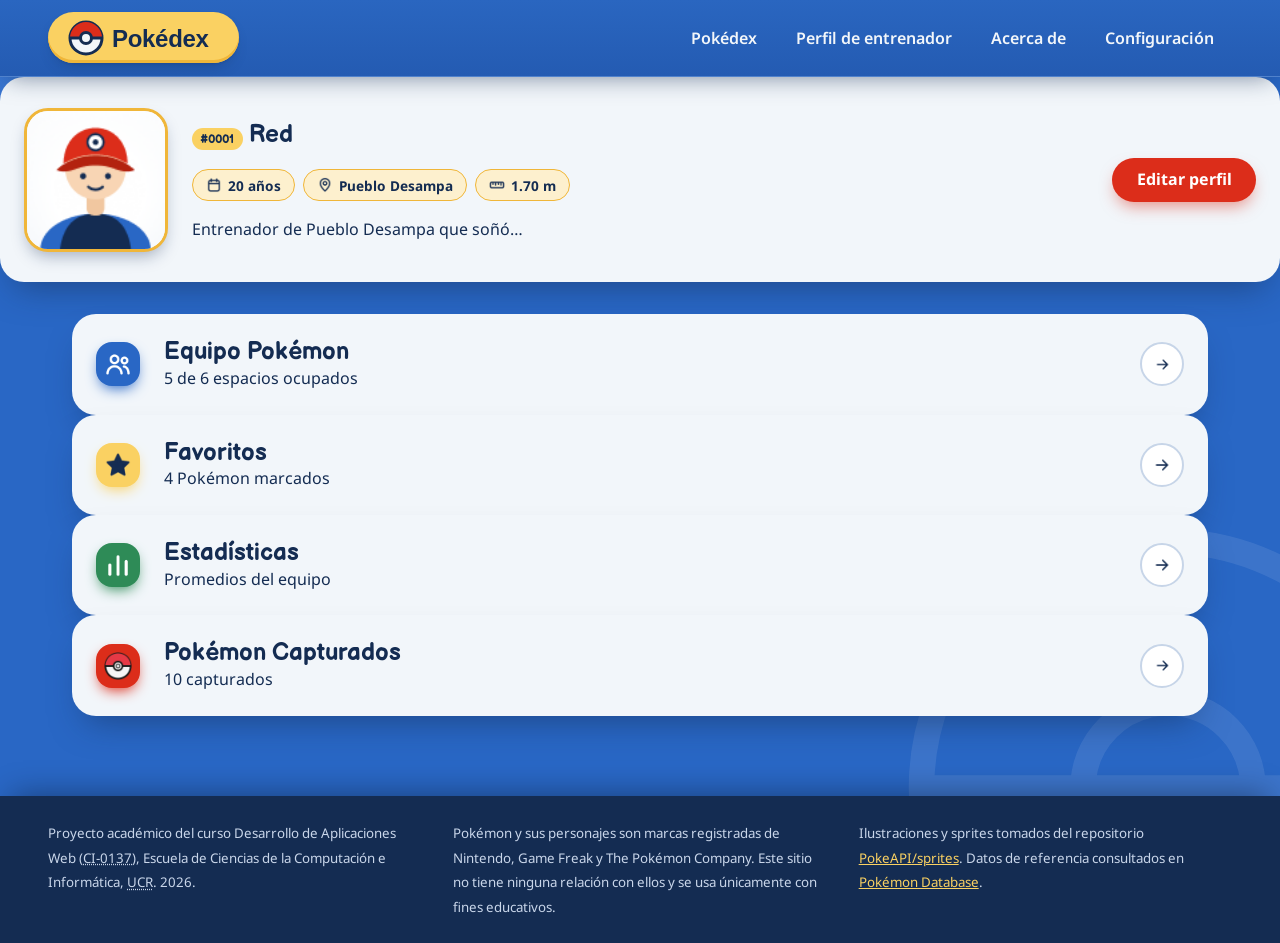
==== perfil.html @ d4c460bf "Eliminar datos duplicados" ====
<!DOCTYPE html>
<html lang="es">
<head>
  <meta charset="UTF-8">
  <meta name="viewport" content="width=device-width, initial-scale=1">
  <title>Pokédex - Lista de Pokémon</title>

  <link rel="icon" type="image/svg+xml" href="assets/pokeball.svg">
  <link rel="icon" type="image/png" href="assets/pokeball.png">
  <!-- favicon.ico vive en la raiz: el navegador lo pide solo, sin <link> -->

  <!-- Link de conexion con fonts (Balsamiq Sans y Noto Sans) -->
  <link rel="preconnect" href="https://fonts.googleapis.com">
  <link rel="preconnect" href="https://fonts.gstatic.com" crossorigin>
  <link rel="stylesheet" href="https://fonts.googleapis.com/css2?family=Balsamiq+Sans:ital,wght@0,400;0,700;1,400;1,700&family=Noto+Sans:ital,wght@0,100..900;1,100..900&display=swap">

  <!-- Hoja de estilos del sitio. Mismo elemento <link> que el favicon;
  lo que cambia es rel, que dice qué relación tiene el archivo con el documento. -->
  <link rel="stylesheet" href="tokens.css">
  <link rel="stylesheet" href="styles.css">
</head>

<body>
    <header>
        <p>
        <a class="logo" href="./">
            <img src="assets/logo-pokedex.svg" alt="Pokédex" width="156" height="40">
        </a>
        </p>

        <nav>
        <ul>
            <li><a href="index.html" accesskey="p">Pokédex</a></li>
            <li><a href="perfil.html">Perfil de entrenador</a></li>
            <li><a href="acerca-de.html">Acerca de</a></li>
            <li><a href="configuracion.html">Configuración</a></li>
        </ul>
        </nav>
    </header>

   <section class="perfil">
    <img class="perfil__avatar" src="assets/imagen-trainer.png"
        alt="Foto de perfil del entrenador" width="144" height="144">

    <div class="perfil__info">
        <h2>
        <span class="perfil__insignia">#0001</span> Red
        </h2>

        <ul class="perfil__datos">
        <li class="dato dato--edad"><span class="solo-lectores">Edad:</span> 20 años</li>
        <li class="dato dato--lugar"><span class="solo-lectores">Ciudad:</span> Pueblo Desampa</li>
        <li class="dato dato--estatura"><span class="solo-lectores">Estatura:</span> 1.70 m</li>
        </ul>

        <p>Entrenador de Pueblo Desampa que soñó…</p>
    </div>

    <button type="button" class="boton boton--rojo"
            command="show-modal" commandfor="editar-perfil">
        Editar perfil
    </button>
    </section>  
    <main> 
        <!-- Detalles del perfil-->
        <section>
            <!-- Para actualizar el perfil-->
            <dialog id="editar-perfil">
            <form method="dialog">
                <h2>Editar perfil</h2>

                <h3>Datos personales</h3>

                <p>
                    <label for="nombre">Nombre:</label>
                    <input type="text" id="nombre-entrenador" name="nombre">
                </p>

                <p>
                    <label for="edad">Edad:</label>
                    <input type="number" id="edad" name="edad">
                </p>

                <p>
                    <label for="ciudad">Ciudad:</label>
                    <input type="text" id="ciudad" name="ciudad">
                </p>

                <p>
                    <label for="estatura">Estatura (cm):</label>
                    <input type="number" id="estatura" name="estatura">
                </p>

                <p>
                    <label for="biografia">Biografía:</label>
                    <input id="biografia" name="biografia">
                </p>

                <p>
                    <button type="button" command="close" commandfor="editar-perfil">Cancelar</button>
                    <button type="button" command="close" commandfor="editar-perfil">Guardar</button>
                </p>
            </form>
            </dialog>
        </section>


    <!-- EQUIPO POKÉMON -->
    <article class="tarjeta-seccion tarjeta-seccion--equipo">
        <span class="tarjeta-seccion__icono"></span>

        <div class="tarjeta-seccion__texto">
            <h2 class="tarjeta-seccion__titulo">Equipo Pokémon</h2>
            <p class="tarjeta-seccion__subtitulo">5 de 6 espacios ocupados</p>
        </div>

        <button type="button" class="boton boton--claro boton--circulo boton--flecha"
                command="show-modal" commandfor="ver-equipo">
            <span class="solo-lectores">Ver equipo Pokémon</span>
        </button>

        <dialog id="ver-equipo">
        <h3>Team Pokémon</h3>
        <p>5 de 6 espacios ocupados</p>
        
        <ul>
            <li>
                <section>
                    <img class="pokemon-card__image" src="assets/bulbasaur.png" alt="Bulbasaur" width="96" height="96">
                    <p>#001</p>
                    <p>Bulbasaur</p>
                    <p><button type="button" command="show-modal" >Quitar</button></p>
            
                </section>
            </li>
            <li>
                <section>
                    <img class="pokemon-card__image" src="assets/ivysaur.png" alt="Ivysaur" width="96" height="96">
                    <p>#002</p>
                    <p>Ivysaur</p>
                    <p><button type="button" command="show-modal" >Quitar</button></p>
            
                </section>
            </li>
            <li>
                <section>
                    <img class="pokemon-card__image" src="assets/venusaur.png" alt="Venusaur" width="96" height="96">
                    <p>#003</p>
                    <p>Venusaur</p>
                    <p><button type="button" command="show-modal" >Quitar</button></p>
            
                </section>
            </li>
            <li>
                <section>
                    <img class="pokemon-card__image" src="assets/charmander.png" alt="Charmander" width="96" height="96">
                    <p>#004</p>
                    <p>Charmander</p>
                    <p><button type="button" command="show-modal" >Quitar</button></p>
                </section>
            </li>
            <li>
                <section>
                    <img class="pokemon-card__image" src="assets/charmeleon.png" alt="Charmaleon" width="96" height="96">
                    <p>#005</p>
                    <p>Charmeleon</p>
                    <p><button type="button" command="show-modal" >Quitar</button></p>
                </section>
            </li>
            <li>
                <section>
                    <p>Espacio libre</p>
                </section>
            </li>
        </ul>
        
        
        <button type="button" command="close" commandfor="ver-equipo">Cerrar</button>
        <button type="button" command="close" commandfor="ver-equipo">Agregar desde capturados</button>
    </dialog>
    </article>
    

    <!-- FAVORITOS JAFFET -->
    <article class="tarjeta-seccion tarjeta-seccion--favoritos">
        <span class="tarjeta-seccion__icono"></span>

        <div class="tarjeta-seccion__texto">
            <h2 class="tarjeta-seccion__titulo">Favoritos</h2>
            <p class="tarjeta-seccion__subtitulo">4 Pokémon marcados</p>
        </div>

        <button type="button" class="boton boton--claro boton--circulo boton--flecha"
                command="show-modal" commandfor="dialogoFav">
            <span class="solo-lectores">Ver favoritos</span>
        </button>

        <dialog id="dialogoFav" class="modal">
            <div class="modal__encabezado">
            <span class="tarjeta-seccion__icono"></span>
            <h2 class="modal__titulo">Favoritos</h2>
            <button type="button" class="boton boton--claro boton--circulo boton--cerrar"
                    command="close" commandfor="dialogoFav">
                <span class="solo-lectores">Cerrar</span>
            </button>
        </div>

            <div class="modal__contenido">
            <p>4 Pokémon marcados como favoritos</p>

            <ul class="modal__lista">
                <li class="modal__fila">
                    <span class="modal__estrella"></span>
                    <img src="assets/bulbasaur.png" alt="" width="64" height="64">
                    <p class="modal__texto">#001 Bulbasaur</p>
                    <button type="button" class="boton boton--claro boton--chico">Ver detalle</button>
                    <button type="button" class="boton boton--borde-rojo boton--chico">Quitar favorito</button>
                </li>

                <li class="modal__fila">
                    <span class="modal__estrella"></span>
                    <img src="assets/ivysaur.png" alt="" width="64" height="64">
                    <p class="modal__texto">#002 Ivysaur</p>
                <button type="button" class="boton boton--claro boton--chico">Ver detalle</button>
                <button type="button" class="boton boton--borde-rojo boton--chico">Quitar favorito</button>
                </li>

                <li class="modal__fila">
                    <span class="modal__estrella"></span>
                    <img src="assets/charizard.png" alt="" width="64" height="64">
                    <p class="modal__texto">#006 Charizard</p>
                    <button type="button" class="boton boton--claro boton--chico">Ver detalle</button>
                    <button type="button" class="boton boton--borde-rojo boton--chico">Quitar favorito</button>
                </li>

                <li class="modal__fila">
                    <span class="modal__estrella"></span>
                    <img src="assets/squirtle.png" alt="" width="64" height="64">
                    <p class="modal__texto">#007 Squirtle</p>
                    <button type="button" class="boton boton--claro boton--chico">Ver detalle</button>
                    <button type="button" class="boton boton--borde-rojo boton--chico">Quitar favorito</button>
                </li>
            </ul>
            </div>

            <div class="modal__pie">
            <button type="button" class="boton boton--primario">Agregar desde capturados</button>
            <button type="button" class="boton boton--claro"    
                    command="close" commandfor="dialogoFav">Cerrar</button>
            </div>
        </dialog>
    </article>

    <!-- ESTADÍSTICAS (SEBAS) -->
    <article class="tarjeta-seccion tarjeta-seccion--estadisticas">
        <span class="tarjeta-seccion__icono"></span>

        <div class="tarjeta-seccion__texto">
            <h2 class="tarjeta-seccion__titulo">Estadísticas</h2>
            <p class="tarjeta-seccion__subtitulo">Promedios del equipo</p>
        </div>

        <button type="button" class="boton boton--claro boton--circulo boton--flecha"
                command="show-modal" commandfor="dialogoEstadisticas">
            <span class="solo-lectores">Ver estadísticas</span>
        </button>

        <dialog id="dialogoEstadisticas" aria-labelledby="tituloEstadisticas">
            <h2 id="tituloEstadisticas">Estadísticas</h2>

            <table>
                <caption>Comparativa de  los Pokémon de tu equipo</caption>
                <thead>
                    <tr>
                        <th scope="col">Pokémon</th>
                        <th scope="col">PS</th>
                        <th scope="col">ATQ</th>
                        <th scope="col">DEF</th>
                        <th scope="col">AT.ESP</th>
                        <th scope="col">DEF.ESP</th>
                        <th scope="col">VEL</th>
                        <th scope="col">Total</th>
                    </tr>
                </thead>
                <tbody>
                    <tr>
                        <th scope="row">
                            <img src="assets/bulbasaur.png" alt="Imagen de Bulbasaur" width="32" height="32">
                            Bulbasaur
                        </th>
                        <td>45</td>
                        <td>49</td>
                        <td>49</td>
                        <td>65</td>
                        <td>65</td>
                        <td>45</td>
                        <td>318</td>
                    </tr>
                    <tr>
                        <th scope="row">
                            <img src="assets/ivysaur.png" alt="Imagen de Ivysaur" width="32" height="32">
                            Ivysaur
                        </th>
                        <td>60</td>
                        <td>62</td>
                        <td>63</td>
                        <td>80</td>
                        <td>80</td>
                        <td>60</td>
                        <td>405</td>
                    </tr>
                    <tr>
                        <th scope="row">
                            <img src="assets/venusaur.png" alt="Imagen de Venusaur" width="32" height="32">
                            Venusaur
                        </th>
                        <td>80</td>
                        <td>82</td>
                        <td>83</td>
                        <td>100</td>
                        <td>100</td>
                        <td>80</td>
                        <td>525</td>
                    </tr>
                    <tr>
                        <th scope="row">
                            <img src="assets/charmander.png" alt="Imagen de Charmander" width="32" height="32">
                            Charmander
                        </th>
                        <td>39</td>
                        <td>52</td>
                        <td>43</td>
                        <td>60</td>
                        <td>50</td>
                        <td>65</td>
                        <td>309</td>
                    </tr>
                    <tr>
                        <th scope="row">
                            <img src="assets/charmeleon.png" alt="Imagen de Charmeleon" width="32" height="32">
                            Charmeleon
                        </th>
                        <td>58</td>
                        <td>64</td>
                        <td>58</td>
                        <td>80</td>
                        <td>65</td>
                        <td>80</td>
                        <td>405</td>
                    </tr>
                </tbody>
                <tfoot>
                    <tr>
                        <th scope="row">Promedio del equipo</th>
                        <td>56.4</td>
                        <td>61.8</td>
                        <td>59.2</td>
                        <td>77</td>
                        <td>72</td>
                        <td>66</td>
                        <td>392.4</td>
                    </tr>
                </tfoot>
            </table>

            <p>Valores base tomados de la Pokédex - la fila de totales resume el equipo completo.</p>

            <button type="button" command="close" commandfor="dialogoEstadisticas">
                Cerrar
            </button>
        </dialog>
    </article>
    
    <!-- CAPTURADOS (FELI) -->
    <article class="tarjeta-seccion tarjeta-seccion--capturados">
        <span class="tarjeta-seccion__icono"></span>

        <div class="tarjeta-seccion__texto">
            <h2 class="tarjeta-seccion__titulo">Pokémon Capturados</h2>
            <p class="tarjeta-seccion__subtitulo">10 capturados</p>
        </div>

        <button type="button" class="boton boton--claro boton--circulo boton--flecha"
                command="show-modal" commandfor="ver-capturados">
            <span class="solo-lectores">Ver Pokémon capturados</span>
        </button>

	<dialog id="ver-capturados">
		<h2>Pokémones capturados</h2>
		<hr>
		<p>Seleccioná los que querés en tu equipo o marcalos como favoritos</p>
		<search>
			<form class="buscador" action="./" method="get">
				<fieldset>
					<legend>Criterios de búsqueda</legend>
					<label for="nombre">Nombre</label>
					<input type="search" id="nombre" name="nombre" placeholder="Busca por nombre">

					<label for="tipo">Tipo</label>
					<select id="tipo" name="tipo">
						<option value="">Todos los tipos</option>
						<option value="planta">Planta</option>
						<option value="fuego">Fuego</option>
						<option value="agua">Agua</option>
						<option value="electrico">Eléctrico</option>
						<option value="veneno">Veneno</option>
						<option value="volador">Volador</option>
					</select>

					<button type="submit">Buscar</button>
				</fieldset>
			</form>
		</search>
		<section id="lista-pokemon">
		<ul class="pokemon-list">
            <li>
                <img class="pokemon-card__image" src="assets/bulbasaur.png" alt="Bulbasaur" width="96" height="96">
                <span class="pokemon-card__number">#001</span>
                <span class="pokemon-card__name">Bulbasaur</span>
                <input type="checkbox" id="seleccionar-001" value="seleccionado">
                <label for="seleccionar-001">Seleccionar</label>
                <input type="checkbox" id="favorito-001" value="favorito" checked disabled />
                <label for="favorito-001">Favorito</label>
            </li>

            <li class="pokemon-card">
                <img class="pokemon-card__image" src="assets/ivysaur.png" alt="Ivysaur" width="96" height="96">
                <span class="pokemon-card__number">#002</span>
                <span class="pokemon-card__name">Ivysaur</span>
                <input type="checkbox" id="seleccionar-002" value="seleccionado">
                <label for="seleccionar-002">Seleccionar</label>
                <input type="checkbox" id="favorito-002" value="favorito" disabled />
                <label for="favorito-002">Favorito</label>
            </li>

            <li class="pokemon-card">
                <img class="pokemon-card__image" src="assets/venusaur.png" alt="Venusaur" width="96" height="96">
                <span class="pokemon-card__number">#003</span>
                <span class="pokemon-card__name">Venusaur</span>
                <input type="checkbox" id="seleccionar-003" value="seleccionado">
                <label for="seleccionar-003">Seleccionar</label>
                <input type="checkbox" id="favorito-003" value="favorito" disabled />
                <label for="favorito-003">Favorito</label>
            </li>

            <li class="pokemon-card">
                <img class="pokemon-card__image" src="assets/charmander.png" alt="Charmander" width="96" height="96">
                <span class="pokemon-card__number">#004</span>
                <span class="pokemon-card__name">Charmander</span>
                <input type="checkbox" id="seleccionar-004" value="seleccionado">
                <label for="seleccionar-004">Seleccionar</label>
                <input type="checkbox" id="favorito-004" value="favorito" disabled />
                <label for="favorito-004">Favorito</label>
            </li>

            <li class="pokemon-card">
                <img class="pokemon-card__image" src="assets/charmeleon.png" alt="Charmeleon" width="96" height="96">
                <span class="pokemon-card__number">#005</span>
                <span class="pokemon-card__name">Charmeleon</span>
                <input type="checkbox" id="seleccionar-005" value="seleccionado">
                <label for="seleccionar-005">Seleccionar</label>
                <input type="checkbox" id="favorito-005" value="favorito" disabled />
                <label for="favorito-005">Favorito</label>
            </li>

            <li class="pokemon-card">
                <img class="pokemon-card__image" src="assets/charizard.png" alt="Charizard" width="96" height="96">
                <span class="pokemon-card__number">#006</span>
                <span class="pokemon-card__name">Charizard</span>
                <input type="checkbox" id="seleccionar-006" value="seleccionado">
                <label for="seleccionar-006">Seleccionar</label>
                <input type="checkbox" id="favorito-006" value="favorito" checked disabled />
                <label for="favorito-006">Favorito</label>
            </li>

            <li class="pokemon-card">
                <img class="pokemon-card__image" src="assets/squirtle.png" alt="Squirtle" width="96" height="96">
                <span class="pokemon-card__number">#007</span>
                <span class="pokemon-card__name">Squirtle</span>
                <input type="checkbox" id="seleccionar-007" value="seleccionado">
                <label for="seleccionar-007">Seleccionar</label>
                <input type="checkbox" id="favorito-007" value="favorito" checked disabled />
                <label for="favorito-007">Favorito</label>
            </li>

            <li class="pokemon-card">
                <img class="pokemon-card__image" src="assets/wartortle.png" alt="Wartortle" width="96" height="96">
                <span class="pokemon-card__number">#008</span>
                <span class="pokemon-card__name">Wartortle</span>
                <input type="checkbox" id="seleccionar-008" value="seleccionado">
                <label for="seleccionar-008">Seleccionar</label>
                <input type="checkbox" id="favorito-008" value="favorito" disabled />
                <label for="favorito-008">Favorito</label>
            </li>

            <li class="pokemon-card">
                <img class="pokemon-card__image" src="assets/blastoise.png" alt="Blastoise" width="96" height="96">
                <span class="pokemon-card__number">#009</span>
                <span class="pokemon-card__name">Blastoise</span>
                <input type="checkbox" id="seleccionar-009" value="seleccionado">
                <label for="seleccionar-009">Seleccionar</label>
                <input type="checkbox" id="favorito-009" value="favorito" disabled />
                <label for="favorito-009">Favorito</label>
            </li>

            <li class="pokemon-card">
                <img class="pokemon-card__image" src="assets/pikachu.png" alt="Pikachu" width="96" height="96">
                <span class="pokemon-card__number">#025</span>
                <span class="pokemon-card__name">Pikachu</span>
                <input type="checkbox" id="seleccionar-010" value="seleccionado">
                <label for="seleccionar-010">Seleccionar</label>
                <input type="checkbox" id="favorito-010" value="favorito" checked disabled />
                <label for="favorito-010">Favorito</label>
            </li>
        </ul>
		<p>Mostrando 10 de 10 capturados</p>
		</section>
		<hr>
		<p>3 de 6 seleccionados</p>
		<button type="button">Marcar favorito</button>
		<button type="button">Agregar al equipo</button>
		<button type="button" command="close" commandfor="ver-capturados">Salir</button>
	</dialog>
    </article>
        
    </main>
    <footer>
    <p><small>Proyecto académico del curso Desarrollo de Aplicaciones Web
        (<abbr title="Curso de Informática 0137">CI-0137</abbr>),
        Escuela de Ciencias de la Computación e Informática,
        <abbr title="Universidad de Costa Rica">UCR</abbr>.
        <time datetime="2026">2026</time>.</small></p>

    <p><small>Pokémon y sus personajes son marcas registradas de Nintendo,
        Game Freak y The Pokémon Company. Este sitio no tiene ninguna relación con
        ellos y se usa únicamente con fines educativos.</small></p>

    <p><small>Ilustraciones y sprites tomados del repositorio
        <a href="https://github.com/PokeAPI/sprites" target="_blank" rel="noopener">PokeAPI/sprites</a>.
        Datos de referencia consultados en
        <a href="https://pokemondb.net/" target="_blank" rel="noopener">Pokémon Database</a>.</small></p>
	</footer>
</body>

</html>
---- tokens.css ----
/* ==========================================================================
   Pokédex — CI-0137
   Paleta y tokens del diseño

   Los colores están extraídos directamente del mockup.
   Se declaran una sola vez acá y se usan con var(--nombre) en todo el sitio.
   Cambiar un color del sitio entero = cambiar una línea de este archivo.

   Versión "moderna": se mantienen TODOS los tokens originales y se agregan
   los de tipografía, sombras, movimiento y superficies (secciones al final).
   ========================================================================== */

:root {

  /* --- Chrome del aparato ------------------------------------------------ */
  --azul:           #2967C5;  /* fondo de la pantalla */
  --azul-borde:     #245BB2;  /* borde del marco, un poco más oscuro */
  --azul-claro:     #4A86E0;  /* brillo suave del fondo (solo decorativo) */
  --navy:           #142C52;  /* barra inferior y textos sobre amarillo */

  --amarillo:       #FAD162;  /* pastillas y encabezados de panel */
  --amarillo-borde: #F0B639;  /* borde de las tarjetas, más saturado */
  --crema:          #FDF0CE;  /* paneles de fondo suave */

  --rojo:           #DC2D1A;  /* botones de acción (oscurecido del mockup
                                 para que el texto blanco cumpla contraste) */
  --blanco:         #F2F6FA;  /* fondo de tarjetas y paneles */

  /* --- Zona del sprite (las rayitas) ------------------------------------- */
  --sprite-raya:    #D7E9F6;
  --sprite-fondo:   #FFFFFF;

  /* --- Barras de estadísticas ------------------------------------------- */
  --pista:          #D6E0EB;  /* el carril vacío detrás de la barra */
  --stat-ps:        #4BB976;
  --stat-ataque:    #EC5F40;
  --stat-defensa:   #5E9AEC;
  --stat-velocidad: #F1B847;

  /* --- Tipos de Pokémon --------------------------------------------------
     Colores de las pastillas de tipo. Todos llevan texto blanco encima, y
     todos fueron verificados: cada uno da al menos 4.5:1 de contraste con
     blanco, que es el mínimo que pide la norma de accesibilidad para texto
     normal. Si cambiás alguno, volvé a revisarlo. */
  --tipo-planta:    #306947;
  --tipo-fuego:     #B92F1F;
  --tipo-agua:      #2967C5;
  --tipo-electrico: #9D6B1A;
  --tipo-veneno:    #6E46B8;
  --tipo-hada:      #A52881;
  --tipo-psiquico:  #A53462;
  --tipo-roca:      #7F5E2E;
  --tipo-normal:    #60646A;
  --tipo-volador:   #3474C3;  /* no estaba en el mockup */
  --tipo-bicho:     #5F7E1F;  /* no estaba en el mockup */
  --tipo-hielo:     #2B7D8A;  /* no estaba en el mockup */

  /* --- Medidas repetidas ------------------------------------------------- */
  --radio:          10px;     /* esquinas de tarjetas y paneles */
  --radio-pastilla: 999px;    /* esquinas de las pastillas: siempre redondas */
  --borde:          3px;      /* grosor del borde de tarjetas */

  /* ======================================================================
     NUEVO — capa moderna
     ====================================================================== */

  /* --- Colores extra ----------------------------------------------------- */
  --verde:          #2E8B57;  /* fondo del ícono de Estadísticas (solo
                                 gráfico, no lleva texto encima) */
  --tinta-suave:    #41557A;  /* texto secundario sobre blanco: 7.5:1 */
  --linea:          #E3EAF3;  /* separadores finos dentro de tarjetas */

  /* --- Tipografía -------------------------------------------------------
     Balsamiq Sans (redondeada, amable) para títulos y números; Noto Sans
     (limpia, muy legible) para el texto corrido. Se cargan desde Google Fonts
     en el <head>; si no llegan, cae a la siguiente de la lista sin romper
     nada. */
  --fuente-titulo: "Balsamiq Sans", "Trebuchet MS", system-ui, sans-serif;
  --fuente-texto:  "Noto Sans", system-ui, "Segoe UI", sans-serif;

  /* --- Radios más generosos ---------------------------------------------- */
  --radio-lg:       24px;
  --radio-xl:       30px;

  /* --- Sombras: siempre en capas (una cercana + una lejana y difusa) ----- */
  --sombra-1:  0 1px 2px rgba(20, 44, 82, .12),
               0 8px 16px -8px rgba(20, 44, 82, .45);
  --sombra-2:  0 2px 4px rgba(20, 44, 82, .10),
               0 18px 34px -14px rgba(20, 44, 82, .55);
  --sombra-3:  0 4px 8px rgba(10, 24, 48, .15),
               0 34px 70px -20px rgba(10, 24, 48, .75);
  --brillo:    inset 0 2px 0 rgba(255, 255, 255, .7);   /* filo de luz arriba */

  /* --- Movimiento -------------------------------------------------------- */
  --ease:      cubic-bezier(.2, .8, .2, 1);   /* arranca rápido, frena suave */
  --dur:       220ms;

  /* --- La zona del sprite (las "rayitas"), reutilizable ------------------ */
  --sprite-zona:
    radial-gradient(circle at 50% 58%, var(--sprite-fondo) 0, var(--sprite-fondo) 34%, transparent 72%),
    repeating-linear-gradient(-45deg, var(--sprite-raya) 0 5px, #EBF3FA 5px 10px);
}

/* --------------------------------------------------------------------------
   Nota sobre contraste

   Combinaciones verificadas de esta paleta (mínimo recomendado: 4.5:1):

     navy sobre crema ............ 12.3:1
     navy sobre tarjeta .......... 12.8:1
     navy sobre amarillo ..........  9.5:1
     blanco sobre azul ............  5.5:1
     crema sobre azul .............  4.8:1
     blanco sobre rojo ............  4.7:1
     tinta-suave sobre blanco .....  7.5:1
     amarillo sobre navy ..........  9.4:1   (enlaces del pie)

   El amarillo sobre azul da 3.7:1: sirve para bordes y para texto grande,
   pero no para texto normal. Por eso el amarillo se usa como fondo con texto
   navy encima, nunca como color de letra sobre el azul.
   -------------------------------------------------------------------------- */
---- styles.css ----
/* ==========================================================================
   Pokédex — CI-0137
   Hoja de estilos del sitio — versión moderna

   Mantiene la estructura y los nombres de clase de la versión anterior
   (clases 3 a 6: base, flexbox, grid, contenedores) y le suma una capa
   visual: sombras en capas, esquinas redondeadas, tipografía con carácter,
   transiciones y animaciones de entrada. Los colores y medidas salen de
   tokens.css, que se enlaza antes que este archivo.

   Regla de la casa para el movimiento: toda animación es decoración, nunca
   información. Por eso al final hay un bloque que las apaga para quien
   tiene activado "reducir movimiento" en su sistema (sección 12).
   ========================================================================== */


/* --------------------------------------------------------------------------
   1. Base
   -------------------------------------------------------------------------- */

*,
*::before,
*::after {
  box-sizing: border-box;
}

/* El fondo azul lleva un brillo radial arriba a la izquierda: con un solo
   degradado ya deja de verse como un color plano. El color sólido va
   después de la coma como "plan B" (así se pinta mientras carga). */
body {
  margin: 0;
  min-height: 100dvh;
  font-family: var(--fuente-texto);
  line-height: 1.55;
  background:
    radial-gradient(60rem 32rem at 12% -8%, var(--azul-claro) 0, transparent 70%),
    var(--azul);
  background-attachment: fixed;
  color: var(--blanco);
}

/* Marca de agua: una pokébola gigante, en contorno, casi transparente,
   pegada a la esquina inferior derecha. Es un pseudo-elemento (no una
   <img>) porque es pura decoración: no debe existir para un lector de
   pantalla. pointer-events: none deja pasar los clics a lo que hay debajo. */
body::before {
  content: "";
  position: fixed;
  right: -10rem;
  bottom: -10rem;
  width: 34rem;
  height: 34rem;
  z-index: -1;
  pointer-events: none;
  opacity: .09;
  background: url("data:image/svg+xml,%3Csvg xmlns='http://www.w3.org/2000/svg' viewBox='0 0 64 64' fill='none' stroke='%23fff' stroke-width='3'%3E%3Ccircle cx='32' cy='32' r='29'/%3E%3Cpath d='M3 32h58'/%3E%3Ccircle cx='32' cy='32' r='10'/%3E%3C/svg%3E") center / contain no-repeat;
}

h1, h2, h3 {
  font-family: var(--fuente-titulo);
  font-weight: 600;
  line-height: 1.15;
}

a {
  color: var(--blanco);
}

img {
  max-width: 100%;
  height: auto;
}

/* Foco visible: doble señal (contorno + separación). Amarillo sobre el azul
   y el navy; sobre superficies claras se cambia a azul oscuro (sección 11),
   porque amarillo sobre blanco casi no se ve. */
:focus-visible {
  outline: 3px solid var(--amarillo);
  outline-offset: 3px;
}

/* Lo que leen los lectores de pantalla pero no se dibuja. */
.solo-lectores {
  position: absolute;
  width: 1px;
  height: 1px;
  overflow: hidden;
  clip-path: inset(50%);
  white-space: nowrap;
}


/* --------------------------------------------------------------------------
   2. Logo
   -------------------------------------------------------------------------- */

/* La pastilla amarilla la dibuja el CSS; el SVG solo trae pokébola y nombre.
   Ahora con un "canto" inferior más oscuro (inset shadow) que le da
   volumen de botón físico, y un saltito al pasar el mouse. */
.logo {
  display: inline-block;
  background: var(--amarillo);
  border-radius: var(--radio-pastilla);
  padding: 0.35rem 1.1rem;
  line-height: 0;
  box-shadow: inset 0 -3px 0 var(--amarillo-borde), var(--sombra-1);
  transition: transform var(--dur) var(--ease), box-shadow var(--dur) var(--ease);
}

.logo:hover {
  transform: translateY(-2px) rotate(-1.5deg);
  box-shadow: inset 0 -3px 0 var(--amarillo-borde), var(--sombra-2);
}


/* --------------------------------------------------------------------------
   3. Lista de Pokémon
   -------------------------------------------------------------------------- */

.pokemon-list {
  display: grid;
  grid-template-columns: repeat(auto-fit, minmax(14rem, 1fr));
  gap: 1.25rem;
  list-style: none;
  padding-left: 0;
}

/* La tarjeta:
   - fondo con degradado casi imperceptible (blanco → gris azulado) que
     evita el "plano de papel";
   - sombra en capas (--sombra-2) y filo de luz arriba (--brillo);
   - borde fino translúcido en vez del amarillo grueso de antes; el amarillo
     ahora aparece en la pastilla del número y en el hover. */
.pokemon-card {
  position: relative;
  container-type: inline-size;
  text-align: center;
  color: var(--navy);
  background: linear-gradient(180deg, #fff, var(--blanco));
  border: 2px solid rgba(255, 255, 255, .8);
  border-radius: var(--radio-lg);
  padding: 1rem 1rem 1.25rem;
  box-shadow: var(--sombra-2), var(--brillo);
  transition: box-shadow var(--dur) var(--ease), border-color var(--dur);
}

/* Cada tarjeta entra un poquito después que la anterior (efecto cascada).
   --n es una variable propia: la regla de arriba la lee con calc(). */
.pokemon-card:nth-child(2)  { --n: 1; }
.pokemon-card:nth-child(3)  { --n: 2; }
.pokemon-card:nth-child(4)  { --n: 3; }
.pokemon-card:nth-child(5)  { --n: 4; }
.pokemon-card:nth-child(6)  { --n: 5; }
.pokemon-card:nth-child(7)  { --n: 6; }
.pokemon-card:nth-child(8)  { --n: 7; }
.pokemon-card:nth-child(9)  { --n: 8; }
.pokemon-card:nth-child(10) { --n: 9; }
.pokemon-card:nth-child(n+11) { --n: 10; }

/* Toda la tarjeta es el enlace: display: block lo estira, y así el
   área clicable es la tarjeta entera, no solo el texto. */
.pokemon-card__link {
  display: block;
  text-decoration: none;
  border-radius: var(--radio-lg);
}

/* El sprite vive sobre la zona de rayitas del mockup, con un círculo blanco
   de luz detrás. La sombra proyectada (drop-shadow) sigue la silueta del
   PNG, a diferencia de box-shadow que siempre dibuja un rectángulo. */
.pokemon-card__image {
  display: block;
  margin: 0 auto 0.6rem;
  width: 100%;
  max-width: 9.5rem;
  padding: 0.75rem;
  aspect-ratio: 1 / 1;
  object-fit: contain;
  border-radius: 1.25rem;
  background: var(--sprite-zona);
  filter: drop-shadow(0 8px 8px rgba(20, 44, 82, .25));
  transition: transform .35s var(--ease);
}

.pokemon-card__insignia {
  position: absolute;
  top: -10px;
  right: -8px;
  z-index: 2;
  background: var(--rojo);
  color: var(--blanco);
  font-size: 0.72rem;
  font-weight: 700;
  text-transform: uppercase;
  letter-spacing: 0.06em;
  padding: 0.2rem 0.6rem;
  border-radius: var(--radio-pastilla);
  box-shadow: var(--sombra-1);
}

.pokemon-card__number {
  display: inline-block;
  background: var(--amarillo);
  color: var(--navy);
  border-radius: var(--radio-pastilla);
  padding: 0.2rem 0.7rem;
  font-family: var(--fuente-titulo);
  font-size: 0.85rem;
  font-weight: 600;
  box-shadow: inset 0 -2px 0 var(--amarillo-borde);
  margin-bottom: 0.4rem;
}

.pokemon-card__name {
  display: block;
  font-family: var(--fuente-titulo);
  font-size: 1.15rem;
  font-weight: 600;
}

.pokemon-card a {
  color: var(--navy);
}

.paginacion {
  list-style: none;
  padding-left: 0;
}


/* --------------------------------------------------------------------------
   4. Disposición con Flexbox
   -------------------------------------------------------------------------- */

/* Encabezado pegajoso (position: sticky): se queda arriba mientras se hace
   scroll. Fondo con degradado + sombra que lo despega del contenido.
   Base móvil: apilado y centrado. */
header {
  position: sticky;
  top: 0;
  z-index: 10;
  display: flex;
  flex-direction: column;
  align-items: center;
  text-align: center;
  gap: 0.75rem;
  padding: 0.75rem 1.5rem;
  background: linear-gradient(180deg, #2A66C0, var(--azul-borde));
  border-bottom: 1px solid rgba(255, 255, 255, .18);
  box-shadow: 0 8px 24px -8px rgba(20, 44, 82, .55);
}

@media (width >= 40rem) {
  header {
    flex-direction: row;
    justify-content: space-between;
    text-align: left;
    padding-inline: 3rem;
  }
}

header p { margin: 0; }

.header__acciones {
  display: flex;
  justify-content: center;
  align-items: center;
  gap: 1rem 1.5rem;
}

.encabezado{
  display: flex;
  flex-direction: space-between;
  align-items: center;
}

.contador {
  background: var(--amarillo);
  color: var(--navy);
  font-size: 0.85rem;
  font-weight: 700;
  padding: 0.3rem 0.9rem;
  border-radius: var(--radio-pastilla);
  white-space: nowrap;
}

/* Menú en píldoras. El enlace de la página actual lleva aria-current="page"
   en el HTML, y el CSS se engancha de ESE atributo: así lo que ve la vista
   y lo que anuncia el lector de pantalla salen de la misma fuente. */
header nav ul {
  display: flex;
  flex-wrap: wrap;
  justify-content: center;
  gap: 0.25rem;
  list-style: none;
  margin: 0;
  padding: 0;
}

header nav a {
  display: block;
  padding: 0.5rem 1.1rem;
  border-radius: var(--radio-pastilla);
  font-weight: 600;
  text-decoration: none;
  transition: background var(--dur), transform var(--dur) var(--ease);
}

header nav a:hover {
  background: rgba(255, 255, 255, .16);
  transform: translateY(-1px);
}

header nav a[aria-current] {
  background: var(--amarillo);
  color: var(--navy);
  font-weight: 700;
  box-shadow: 0 4px 10px -2px rgba(0, 0, 0, .35);
}

/* Carrusel: columna en móvil, fila desde tablet. La pokébola activa es más
   grande, "respira" con un halo pulsante y las otras se aclaran al pasar
   el mouse. */
.carrusel {
  display: flex;
  flex-direction: column;
  align-items: center;
  gap: 0.75rem;
  list-style: none;
  padding-left: 0;
}

@media (width >= 40rem) {
  .carrusel {
    flex-direction: row;
    justify-content: center;
    gap: 1.25rem;
  }
}

.carrusel__item img {
  display: block;
  opacity: .75;
  transition: transform var(--dur) var(--ease), opacity var(--dur);
}

.carrusel__item a:hover img,
.carrusel__item a:focus-visible img {
  opacity: 1;
  transform: scale(1.25) rotate(-12deg);
}

.carrusel__item--activo img {
  opacity: 1;
  border-radius: 50%;
  animation: latido 2.2s ease-in-out infinite;
}

#carrusel h2 {
  margin: 0 0 .5rem;
  text-align: center;
  font-size: .85rem;
  text-transform: uppercase;
  letter-spacing: .12em;
  color: var(--crema);
}

.paginacion {
  display: flex;
  justify-content: center;
  gap: 0.5rem;
}

.paginacion a {
  display: grid;
  place-items: center;
  width: 2.75rem;                 /* 44px: tamaño mínimo cómodo para el dedo */
  height: 2.75rem;
  border-radius: 50%;
  background: var(--blanco);
  color: var(--navy);
  font-family: var(--fuente-titulo);
  font-weight: 600;
  text-decoration: none;
  box-shadow: var(--sombra-1);
  transition: transform var(--dur) var(--ease), background var(--dur);
}

.paginacion a:hover {
  transform: translateY(-3px);
  background: var(--crema);
}

.paginacion a[aria-current] {
  background: var(--amarillo);
  box-shadow: inset 0 -3px 0 var(--amarillo-borde), var(--sombra-1);
}


/* --------------------------------------------------------------------------
   4b. Buscador
   -------------------------------------------------------------------------- */

/* El <section id="buscador"> y el <form> comparten la clase .buscador (así
   venía del HTML). Para distinguirlos se usa la etiqueta: section.buscador
   es el panel de vidrio; form.buscador solo organiza el interior. */
section.buscador {
  padding: 1.25rem 1.5rem 1.5rem;
  margin-bottom: 2rem;
  background: rgba(255, 255, 255, .10);
  border: 1px solid rgba(255, 255, 255, .28);
  border-radius: var(--radio-lg);
  backdrop-filter: blur(10px);
  box-shadow: var(--sombra-2);
}

section.buscador h2 {
  margin: 0;
  font-size: 1.4rem;
}

section.buscador > p {
  margin: .25rem 0 1rem;
  color: var(--crema);
}

.buscador fieldset {
  display: flex;
  flex-wrap: wrap;
  align-items: center;
  gap: 0.75rem;
  border: 0;
  margin: 0;
  padding: 0;
}

.buscador legend {
  padding: 0;
  margin-bottom: .75rem;
  font-weight: 700;
  font-size: .8rem;
  text-transform: uppercase;
  letter-spacing: .1em;
  color: var(--crema);
}

.buscador label {
  font-weight: 600;
}

/* Campos claros con esquinas de pastilla. El foco los "enciende" con un
   halo amarillo (box-shadow) además del contorno. */
.buscador input[type="search"],
.buscador select {
  font: inherit;
  color: var(--navy);
  background: #fff;
  border: 2px solid transparent;
  border-radius: var(--radio-pastilla);
  padding: 0.6rem 1rem;
  box-shadow: var(--sombra-1);
  transition: border-color var(--dur), box-shadow var(--dur);
}

.buscador input[type="search"] {
  flex: 1 1 12rem;
}

.buscador input:focus-visible,
.buscador select:focus-visible {
  outline: none;
  border-color: var(--amarillo);
  box-shadow: 0 0 0 4px rgba(250, 209, 98, .45);
}

/* accent-color pinta checkboxes y radios con un color de marca sin tener
   que reconstruirlos. Una línea, todo el sitio. */
.buscador input[type="checkbox"],
.buscador input[type="radio"] {
  accent-color: var(--amarillo);
  width: 1.15rem;
  height: 1.15rem;
}

.buscador p {
  margin: 0;
}


/* --------------------------------------------------------------------------
   4c. Botones (reutilizables en todo el sitio)
   -------------------------------------------------------------------------- */

/* Una sola clase base (.boton) y variantes con modificadores (--rojo...),
   la convención BEM que ya usan las tarjetas. Sirve igual para <button> y
   para <a>. Alto mínimo de 44px para que sean cómodos en pantallas táctiles. */
.boton {
  display: inline-flex;
  align-items: center;
  justify-content: center;
  gap: 0.5rem;
  min-height: 2.75rem;
  padding: 0 1.4rem;
  font: inherit;
  font-weight: 700;
  text-decoration: none;
  white-space: nowrap;
  cursor: pointer;
  border: 2px solid transparent;
  border-radius: var(--radio-pastilla);
  transition: transform var(--dur) var(--ease), box-shadow var(--dur) var(--ease), background var(--dur);
}

.boton:hover  { 
  transform: translateY(-2px); 
  /*box-shadow: 0 12px 20px -4px rgba(220, 45, 26, 0.55) para no pintar todos rojos*/ 
}

.boton:active { transform: translateY(1px) scale(.98); }

.boton--primario {
  background: var(--azul);
  color: #fff;
  box-shadow: 0 8px 18px -4px rgba(41, 103, 197, .6), inset 0 1px 0 rgba(255, 255, 255, .25);
}

.boton--rojo {
  background: var(--rojo);
  color: #fff;
  box-shadow: 0 8px 16px -4px rgba(220, 45, 26, 0.5); /**sombra de boton*/
}

.boton--claro {
  background: #fff;
  color: var(--navy);
  border-color: #C7D5E8;
}

.boton--borde-azul {
  background: #fff;
  color: var(--azul);
  border-color: var(--azul);
}

.boton--borde-rojo {
  background: #fff;
  color: var(--rojo);
  border-color: var(--rojo);
}

.boton--chico {
  min-height: 2.25rem;
  padding: 0 1rem;
  font-size: .9rem;
}

.boton svg {
  flex-shrink: 0;
}


/* --------------------------------------------------------------------------
   5. Tabla de estadísticas
   -------------------------------------------------------------------------- */

/* Antes: border-collapse: collapse (una sola línea entre celdas). Ahora la
   tabla tiene esquinas redondeadas, y border-radius NO funciona en tablas
   colapsadas. Por eso pasa a separate con border-spacing: 0 (sin huecos
   entre celdas) y las líneas las ponen los border-top de cada celda. */
.stats-table {
  width: 100%;
  border-collapse: separate;
  border-spacing: 0;
  background: #fff;
  color: var(--navy);
  border-radius: 1.25rem;
  overflow: hidden;
  box-shadow: var(--sombra-2);
}

/* El caption es la primera franja de la tabla: se pinta del mismo crema que
   el encabezado y lleva relleno suficiente para no chocar con las esquinas
   redondeadas (el overflow: hidden de arriba las recorta). */
.stats-table caption {
  padding: 1rem 1.25rem .25rem;
  text-align: left;
  font-weight: 700;
  color: var(--tinta-suave);
  background: var(--crema);
}

.stats-table th,
.stats-table td {
  border-top: 1px solid var(--linea);
  padding: 0.75rem;
  text-align: center;
}

.stats-table thead th {
  border-top: 0;
  background: var(--crema);
  font-size: .85rem;
}

.stats-table td {
  font-family: var(--fuente-titulo);
  font-size: 1.35rem;
  font-weight: 600;
  font-variant-numeric: tabular-nums;
}

/* La barra bajo cada número: mide (valor / 130) del carril. El valor viene
   del HTML como variable propia (style="--valor: 44"), así el número y la
   barra jamás se desincronizan. Cada columna toma un color de stat, y
   "llenar" la anima de 0 a su largo al cargar. */
.stats-table tbody td::after {
  content: "";
  display: block;
  height: .4rem;
  margin: .4rem auto 0;
  width: 100%;
  max-width: 5rem;
  border-radius: var(--radio-pastilla);
  background:
    linear-gradient(var(--color-stat, var(--stat-ps)) 0 0) left / calc(var(--valor, 0) / 130 * 100%) 100% no-repeat,
    var(--pista);
  animation: llenar 1s var(--ease) .3s backwards;
}

.stats-table tbody td:nth-child(1) { --color-stat: var(--stat-ps); }
.stats-table tbody td:nth-child(2),
.stats-table tbody td:nth-child(4) { --color-stat: var(--stat-ataque); }
.stats-table tbody td:nth-child(3),
.stats-table tbody td:nth-child(5) { --color-stat: var(--stat-defensa); }
.stats-table tbody td:nth-child(6) { --color-stat: var(--stat-velocidad); }

.stats-table__total,
.stats-table__total td {
  font-weight: 700;
  background: var(--amarillo);
  font-size: 1.15rem;
}


/* --------------------------------------------------------------------------
   6. Encabezado y pie — layout general de la página
   -------------------------------------------------------------------------- */

main {
  max-width: 75rem;
  margin: 0 auto;
  padding: 1.5rem 1rem;
}

@media (width >= 64rem) {
  main {
    padding: 2rem;
  }
}

h1 {
  font-size: clamp(1.75rem, 4vw, 2.75rem);
  font-weight: 700;
}

footer {
  background: var(--navy);
  color: #C9D6EA;
  padding: 1.5rem;
  margin-top: 3rem;
  box-shadow: 0 -12px 30px -12px rgba(0, 0, 0, .4);
}

footer a {
  color: var(--amarillo);
}


/* --------------------------------------------------------------------------
   7. Estados
   -------------------------------------------------------------------------- */

/* Hover = la tarjeta "se levanta": sube, la sombra se agranda y se vuelve
   crema; el sprite crece y se inclina un pelín. Todo con transition, así
   la ida y la vuelta son suaves. :focus-within hace lo mismo para quien
   navega con teclado. */
.pokemon-card:hover,
.pokemon-card:focus-within {
  border-color: var(--amarillo);
  background: linear-gradient(180deg, #fff, var(--crema));
  box-shadow: var(--sombra-3), var(--brillo);
}

.pokemon-card a:hover .pokemon-card__name {
  text-decoration: underline;
  text-underline-offset: 3px;
}


/* --------------------------------------------------------------------------
   8. Consultas de contenedor (clase 5)
   -------------------------------------------------------------------------- */

@container (inline-size >= 20rem) {
  .pokemon-card__name {
    font-size: 1.35rem;
  }
}


/* --------------------------------------------------------------------------
   9. Disposición con Grid (clase 6)
   -------------------------------------------------------------------------- */

@media (width >= 40rem) {
  footer {
    display: grid;
    grid-template-columns: repeat(3, 1fr);
    gap: 0 2rem;
    padding-inline: 3rem;
  }

  footer p {
    margin: 0;
  }
}

.ficha-pokemon__resumen {
  display: grid;
  gap: 1.5rem;
  margin-bottom: 1.5rem;
}

@media (width >= 40rem) {
  .ficha-pokemon__resumen {
    grid-template-columns: 300px 1fr;
    grid-template-areas:
      "imagen  detalles"
      "imagen  habilidades";
  }

  .ficha-pokemon__imagen      { grid-area: imagen; }
  .ficha-pokemon__detalles    { grid-area: detalles; }
  .ficha-pokemon__habilidades { grid-area: habilidades; }
}


/* --------------------------------------------------------------------------
   10. Ficha de detalle del Pokémon
   -------------------------------------------------------------------------- */

/* La ficha es un panel blanco flotante: el texto vuelve a ser navy. */
#ficha-pokemon {
  color: var(--navy);
  background: linear-gradient(180deg, #fff, var(--blanco));
  border-radius: var(--radio-xl);
  padding: 1.5rem;
  box-shadow: var(--sombra-3), var(--brillo);
  animation: aparecer .6s var(--ease) backwards;
}

@media (width >= 40rem) {
  #ficha-pokemon {
    padding: 2.25rem;
  }
}

#ficha-pokemon h1 {
  display: flex;
  flex-wrap: wrap;
  align-items: center;
  gap: .75rem;
  margin: 0 0 1rem;
}

/* El número de la h1 es un <span>: pastilla amarilla, como en las tarjetas. */
#ficha-pokemon h1 span {
  font-size: .5em;
  background: var(--amarillo);
  padding: .3em .7em;
  border-radius: var(--radio-pastilla);
  box-shadow: inset 0 -3px 0 var(--amarillo-borde);
}

#ficha-pokemon a {
  color: var(--azul);
}

/* Los títulos de sección llevan una barrita amarilla adelante. */
#ficha-pokemon h2 {
  display: flex;
  align-items: center;
  gap: .6rem;
  font-size: 1.5rem;
}

#ficha-pokemon h2::before {
  content: "";
  width: .5rem;
  height: 1.4rem;
  border-radius: var(--radio-pastilla);
  background: var(--amarillo);
  box-shadow: inset 0 -2px 0 var(--amarillo-borde);
}

/* Índice de la ficha: chips que saltan a cada sección. */
#indice-ficha ul {
  display: flex;
  flex-wrap: wrap;
  gap: .5rem;
  list-style: none;
  margin: 0 0 1.25rem;
  padding: 0;
}

#indice-ficha a {
  display: block;
  padding: .4rem 1rem;
  border-radius: var(--radio-pastilla);
  background: var(--crema);
  color: var(--navy);
  font-weight: 600;
  font-size: .9rem;
  text-decoration: none;
  transition: background var(--dur), transform var(--dur) var(--ease);
}

#indice-ficha a:hover {
  background: var(--amarillo);
  transform: translateY(-2px);
}

/* Imagen grande: sobre las rayitas y flotando suavemente. La animación va
   en la <img> y el marco (figure) queda quieto. */
.ficha-pokemon__imagen {
  align-self: start;   /* sin esto el grid la estira a la altura de las dos filas */
  margin: 0;
  padding: 1rem;
  text-align: center;
  border-radius: var(--radio-xl);
  background: var(--sprite-zona);
  box-shadow: inset 0 0 0 3px #fff, var(--sombra-1);
}

.ficha-pokemon__imagen img {
  display: block;
  margin: 0 auto;
  filter: drop-shadow(0 16px 12px rgba(20, 44, 82, .3));
  animation: flotar 4s ease-in-out infinite;
}

.ficha-pokemon__imagen figcaption {
  margin-top: .5rem;
  font-weight: 600;
  color: var(--tinta-suave);
}

/* Lista de definiciones (dl) como rejilla de dos columnas: término a la
   izquierda, valor a la derecha. */
.ficha-pokemon__detalles dl {
  display: grid;
  grid-template-columns: max-content 1fr;
  gap: .5rem 1.25rem;
  margin: 0 0 1rem;
}

.ficha-pokemon__detalles dt {
  color: var(--tinta-suave);
  font-weight: 600;
}

.ficha-pokemon__detalles dd,
.ficha-pokemon__habilidades dd {
  margin: 0;
}

.ficha-pokemon__detalles dd {
  font-weight: 700;
}

.ficha-pokemon__habilidades dl {
  margin: 0;
}

.ficha-pokemon__habilidades dt {
  margin-top: .5rem;
  font-family: var(--fuente-titulo);
  font-size: 1.15rem;
  font-weight: 600;
}

.ficha-pokemon__habilidades dt + dd {
  padding: .15rem 0 .75rem;
  border-bottom: 1px solid var(--linea);
  color: var(--tinta-suave);
}

.ficha-pokemon__habilidades dt em {
  font-family: var(--fuente-texto);
  font-size: .8rem;
  color: var(--tinta-suave);
}

/* Pastilla de tipo. El color sale del modificador: .tipo--agua, etc. */
.tipo {
  display: inline-block;
  padding: .25rem .8rem;
  border-radius: var(--radio-pastilla);
  background: var(--color-tipo, var(--tipo-normal));
  color: #fff;
  font-size: .85rem;
  font-weight: 700;
}

.tipo--planta    { --color-tipo: var(--tipo-planta); }
.tipo--fuego     { --color-tipo: var(--tipo-fuego); }
.tipo--agua      { --color-tipo: var(--tipo-agua); }
.tipo--electrico { --color-tipo: var(--tipo-electrico); }
.tipo--veneno    { --color-tipo: var(--tipo-veneno); }
.tipo--volador   { --color-tipo: var(--tipo-volador); }

/* Cadena evolutiva: píldoras unidas por flechas (::after). El Pokémon que
   se está viendo va resaltado. */
.cadena-evolutiva {
  display: flex;
  flex-wrap: wrap;
  align-items: center;
  gap: .5rem;
  list-style: none;
  margin: 0;
  padding: 0;
}

.cadena-evolutiva li {
  padding: .35rem .9rem;
  border-radius: var(--radio-pastilla);
  background: var(--blanco);
  border: 2px solid var(--linea);
  font-weight: 600;
}

.cadena-evolutiva li + li::before {
  content: "→";
  margin-right: .5rem;
  color: var(--tinta-suave);
}

.cadena-evolutiva .cadena-evolutiva__actual {
  background: var(--amarillo);
  border-color: var(--amarillo-borde);
}

#estadisticas,
#mas-informacion {
  margin-top: 2rem;
}

#mas-informacion h3 {
  margin-bottom: .25rem;
}

#mas-informacion p {
  margin-top: 0;
  color: var(--tinta-suave);
}

.volver a {
  display: inline-block;
  padding: .4rem 1rem;
  border-radius: var(--radio-pastilla);
  background: rgba(255, 255, 255, .14);
  text-decoration: none;
  font-weight: 600;
  transition: background var(--dur), transform var(--dur) var(--ease);
}

.volver a:hover {
  background: rgba(255, 255, 255, .26);
  transform: translateX(-4px);
}


/* --------------------------------------------------------------------------
   11. Foco sobre superficies claras
   -------------------------------------------------------------------------- */

/* Amarillo sobre blanco no se distingue: dentro de las tarjetas, la ficha
   y los diálogos el anillo de foco pasa a azul oscuro. */
.pokemon-card :focus-visible,
#ficha-pokemon :focus-visible,
.boton--claro:focus-visible,
.boton--borde-azul:focus-visible,
.boton--borde-rojo:focus-visible {
  outline-color: var(--azul-borde);
}


/* --------------------------------------------------------------------------
   12. Animaciones
   -------------------------------------------------------------------------- */

@keyframes aparecer {
  from { opacity: 0; transform: translateY(16px) scale(.97); }
}

@keyframes flotar {
  50% { transform: translateY(-10px); }
}

@keyframes latido {
  0%, 100% { box-shadow: 0 0 0 0 rgba(250, 209, 98, .7); }
  50%      { box-shadow: 0 0 0 10px rgba(250, 209, 98, 0); }
}

@keyframes llenar {
  from { background-size: 0 100%, 100% 100%; }
}

/* Quien pide "reducir movimiento" en su sistema (por mareos, migrañas o
   simple preferencia) no debe recibir animaciones. En vez de tocar cada
   regla, este bloque las apaga todas de una vez. */
@media (prefers-reduced-motion: reduce) {
  *,
  *::before,
  *::after {
    animation: none !important;
    transition-duration: .01ms !important;
  }
}

/* --------------------------------------------------------------------------
   13. Perfil entrenador
   -------------------------------------------------------------------------- */
  
.perfil,
.tarjeta-seccion {
  display: flex;
  flex-wrap: wrap;
  align-items: center;
  gap: 1.5rem;
  padding: 1.5rem;
  background: var(--blanco);
  color: var(--navy);         
  border-radius: 1.5rem;
  box-shadow: 0 18px 34px -14px rgba(20, 44, 82, 0.55);
}

.perfil__info {
  flex: 1;
}

.perfil__datos{
  display: flex;       /* flexbox para alinear los elementos del perfil */
  flex-wrap: wrap;   /* si elementos no caben, se van a la siguiente línea */
  gap: .5rem;   
  list-style: none;
  padding: 0;
}

.perfil__avatar {
  width: 9rem;
  aspect-ratio: 1;  
  object-fit: cover;   /* para que la imagen no se deforme y mantenga su proporción*/              
  background: var(--crema);
  border: 3px solid var(--amarillo-borde);
  border-radius: 1.5rem;
  box-shadow: 0 8px 16px -4px rgba(20, 44, 82, 0.35);
}

.perfil__insignia {
  font-size: 0.5em;           
  background: var(--amarillo);
  padding: 0.3em 0.7em;
  border-radius: var(--radio-pastilla);
}

.dato {
  display: inline-flex;
  align-items: center;
  gap: 0.4rem;
  padding: 0.3rem 0.8rem;
  background: var(--crema);
  border: 1px solid var(--amarillo-borde);
  border-radius: var(--radio-pastilla);
  color: var(--navy);
  font-size: 0.85rem;
  font-weight: 700;
}

.dato::before {
  content: "";
  width: 1rem;
  height: 1rem;
  background: var(--icono) center / contain no-repeat;
}

.dato--lugar { --icono: url("assets/icono-ciudad.png"); }
.dato--estatura { --icono: url("assets/icono-estatura.png");}
.dato--edad { --icono: url("assets/icono-fecha.png"); }

/* Las tarjetas de sección del perfil (equipo, capturados, favoritos y
   estadísticas) son flexibles: el icono y el número se alinean a la izquierda,
   y el texto a la derecha. El icono es un SVG que se pinta con currentColor.
   Cada tarjeta tiene su color de marca y su icono. */
.tarjeta-seccion__icono {
  display: grid;
  place-items: center;
  flex-shrink: 0;
  width: 2.75rem;
  height: 2.75rem;
  border-radius: 1rem;
  background: var(--color-icono);
  box-shadow: 0 6px 14px -4px var(--color-icono);
}
.tarjeta-seccion__icono::before {
  content: "";
  width: 1.75rem;
  height: 1.75rem;
  background: var(--icono) center / contain no-repeat;
}

.tarjeta-seccion__texto { flex: 1; }
.tarjeta-seccion__titulo,
.tarjeta-seccion__subtitulo { margin: 0; }

.modal {
  width: min(40rem, 92vw);
  padding: 0;
  border: 0;
  border-radius: 1.5rem;
  background: var(--blanco);
  color: var(--navy);
  box-shadow: 0 18px 34px -14px rgba(20, 44, 82, 0.55);
}

.modal::backdrop { background: rgba(20, 44, 82, 0.6); }

.modal__encabezado,
.modal__pie {
  display: flex;
  align-items: center;
  gap: 0.75rem;
  padding: 1.25rem 1.5rem;
}

.modal__titulo { flex: 1; margin: 0; }
.modal__contenido { padding: 0 1.5rem; }
.modal__encabezado { border-bottom: 1px solid var(--pista); }
.modal__pie        { justify-content: flex-end; border-top: 1px solid var(--pista); }

.modal__lista {
  display: grid;
  gap: 0.75rem;
  list-style: none;
  padding: 0;
}

.modal__fila {
  display: flex;
  flex-wrap: wrap;
  align-items: center;
  gap: 0.75rem;
  padding: 0.75rem;
  background: #fff;
  border-radius: var(--radio);
  box-shadow: 0 6px 14px -6px rgba(20, 44, 82, 0.35);
}

.modal__texto { flex: 1; margin: 0; font-weight: 700; }
.modal__estrella {
  display: grid;
  place-items: center;
  flex-shrink: 0;
  width: 2.5rem;
  height: 2.5rem;
  background: var(--crema);
  border: 2px solid var(--amarillo-borde);
  border-radius: 50%;
}

.modal__estrella::before {
  content: "";
  width: 1.25rem;
  height: 1.25rem;
  background: url("assets/icono-estrellafav.png") center / contain no-repeat;
}

/* Botón redondo con ícono (flecha) */
.boton--circulo {
  width: 2.75rem;
  padding: 0;
  border-radius: 50%;
}

.boton--circulo::before {
  content: "";
  width: 1.1rem;
  height: 1.1rem;
  background: var(--icono) center / contain no-repeat;
}

.boton--flecha {--icono: url("assets/icono-flecha.png"); }
.boton--cerrar { --icono: url("assets/icono-esc.png"); }

.tarjeta-seccion--equipo      { --color-icono: var(--azul);     --icono: url("assets/icono-equipo.png"); }
.tarjeta-seccion--capturados  { --color-icono: var(--rojo);     --icono: url("assets/pokeball.png"); }
.tarjeta-seccion--favoritos   { --color-icono: var(--amarillo); --icono: url("assets/icono-estrella.png");}
.tarjeta-seccion--estadisticas { --color-icono: var(--verde);   --icono: url("assets/icono-stats.png"); }

.secciones {
  display: grid;
  grid-template-columns: 1fr;
  gap: 1.5rem;
  margin-top: 1.5rem;
}

@media (width >= 40rem) {
  .secciones { grid-template-columns: repeat(2, 1fr); }
}
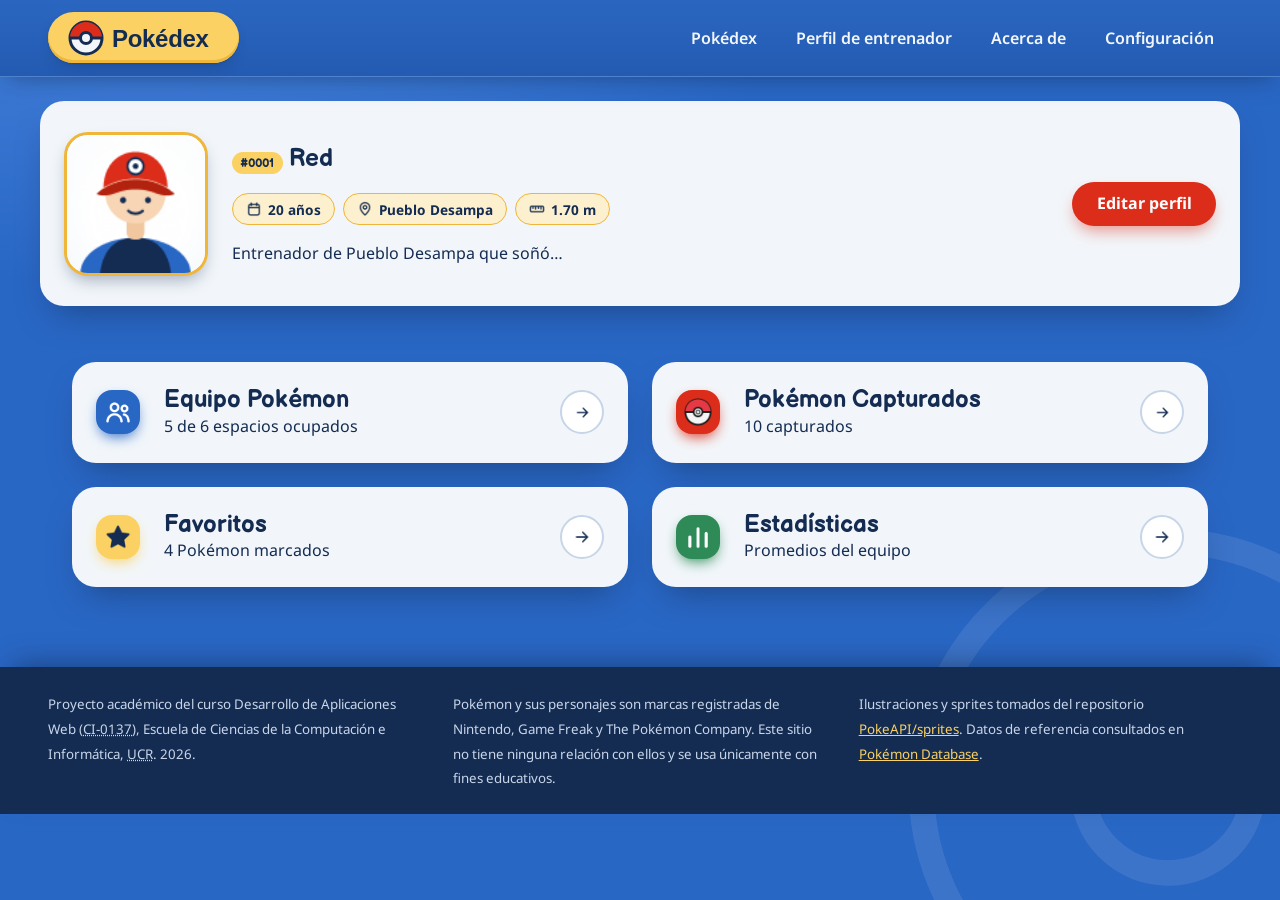
==== commit 19c124e6: "Separar botones de perfil en dos columnas" ====
--- a/perfil.html
+++ b/perfil.html
@@ -105,6 +105,8 @@
         </section>
 
 
+    <!-- Secciones del perfil: tarjetas en dos columnas -->
+    <div class="secciones">
     <!-- EQUIPO POKÉMON -->
     <article class="tarjeta-seccion tarjeta-seccion--equipo">
         <span class="tarjeta-seccion__icono"></span>
@@ -180,6 +182,158 @@
     </dialog>
     </article>
     
+
+    <!-- CAPTURADOS (FELI) -->
+    <article class="tarjeta-seccion tarjeta-seccion--capturados">
+        <span class="tarjeta-seccion__icono"></span>
+
+        <div class="tarjeta-seccion__texto">
+            <h2 class="tarjeta-seccion__titulo">Pokémon Capturados</h2>
+            <p class="tarjeta-seccion__subtitulo">10 capturados</p>
+        </div>
+
+        <button type="button" class="boton boton--claro boton--circulo boton--flecha"
+                command="show-modal" commandfor="ver-capturados">
+            <span class="solo-lectores">Ver Pokémon capturados</span>
+        </button>
+
+	<dialog id="ver-capturados">
+		<h2>Pokémones capturados</h2>
+		<hr>
+		<p>Seleccioná los que querés en tu equipo o marcalos como favoritos</p>
+		<search>
+			<form class="buscador" action="./" method="get">
+				<fieldset>
+					<legend>Criterios de búsqueda</legend>
+					<label for="nombre">Nombre</label>
+					<input type="search" id="nombre" name="nombre" placeholder="Busca por nombre">
+
+					<label for="tipo">Tipo</label>
+					<select id="tipo" name="tipo">
+						<option value="">Todos los tipos</option>
+						<option value="planta">Planta</option>
+						<option value="fuego">Fuego</option>
+						<option value="agua">Agua</option>
+						<option value="electrico">Eléctrico</option>
+						<option value="veneno">Veneno</option>
+						<option value="volador">Volador</option>
+					</select>
+
+					<button type="submit">Buscar</button>
+				</fieldset>
+			</form>
+		</search>
+		<section id="lista-pokemon">
+		<ul class="pokemon-list">
+            <li>
+                <img class="pokemon-card__image" src="assets/bulbasaur.png" alt="Bulbasaur" width="96" height="96">
+                <span class="pokemon-card__number">#001</span>
+                <span class="pokemon-card__name">Bulbasaur</span>
+                <input type="checkbox" id="seleccionar-001" value="seleccionado">
+                <label for="seleccionar-001">Seleccionar</label>
+                <input type="checkbox" id="favorito-001" value="favorito" checked disabled />
+                <label for="favorito-001">Favorito</label>
+            </li>
+
+            <li class="pokemon-card">
+                <img class="pokemon-card__image" src="assets/ivysaur.png" alt="Ivysaur" width="96" height="96">
+                <span class="pokemon-card__number">#002</span>
+                <span class="pokemon-card__name">Ivysaur</span>
+                <input type="checkbox" id="seleccionar-002" value="seleccionado">
+                <label for="seleccionar-002">Seleccionar</label>
+                <input type="checkbox" id="favorito-002" value="favorito" disabled />
+                <label for="favorito-002">Favorito</label>
+            </li>
+
+            <li class="pokemon-card">
+                <img class="pokemon-card__image" src="assets/venusaur.png" alt="Venusaur" width="96" height="96">
+                <span class="pokemon-card__number">#003</span>
+                <span class="pokemon-card__name">Venusaur</span>
+                <input type="checkbox" id="seleccionar-003" value="seleccionado">
+                <label for="seleccionar-003">Seleccionar</label>
+                <input type="checkbox" id="favorito-003" value="favorito" disabled />
+                <label for="favorito-003">Favorito</label>
+            </li>
+
+            <li class="pokemon-card">
+                <img class="pokemon-card__image" src="assets/charmander.png" alt="Charmander" width="96" height="96">
+                <span class="pokemon-card__number">#004</span>
+                <span class="pokemon-card__name">Charmander</span>
+                <input type="checkbox" id="seleccionar-004" value="seleccionado">
+                <label for="seleccionar-004">Seleccionar</label>
+                <input type="checkbox" id="favorito-004" value="favorito" disabled />
+                <label for="favorito-004">Favorito</label>
+            </li>
+
+            <li class="pokemon-card">
+                <img class="pokemon-card__image" src="assets/charmeleon.png" alt="Charmeleon" width="96" height="96">
+                <span class="pokemon-card__number">#005</span>
+                <span class="pokemon-card__name">Charmeleon</span>
+                <input type="checkbox" id="seleccionar-005" value="seleccionado">
+                <label for="seleccionar-005">Seleccionar</label>
+                <input type="checkbox" id="favorito-005" value="favorito" disabled />
+                <label for="favorito-005">Favorito</label>
+            </li>
+
+            <li class="pokemon-card">
+                <img class="pokemon-card__image" src="assets/charizard.png" alt="Charizard" width="96" height="96">
+                <span class="pokemon-card__number">#006</span>
+                <span class="pokemon-card__name">Charizard</span>
+                <input type="checkbox" id="seleccionar-006" value="seleccionado">
+                <label for="seleccionar-006">Seleccionar</label>
+                <input type="checkbox" id="favorito-006" value="favorito" checked disabled />
+                <label for="favorito-006">Favorito</label>
+            </li>
+
+            <li class="pokemon-card">
+                <img class="pokemon-card__image" src="assets/squirtle.png" alt="Squirtle" width="96" height="96">
+                <span class="pokemon-card__number">#007</span>
+                <span class="pokemon-card__name">Squirtle</span>
+                <input type="checkbox" id="seleccionar-007" value="seleccionado">
+                <label for="seleccionar-007">Seleccionar</label>
+                <input type="checkbox" id="favorito-007" value="favorito" checked disabled />
+                <label for="favorito-007">Favorito</label>
+            </li>
+
+            <li class="pokemon-card">
+                <img class="pokemon-card__image" src="assets/wartortle.png" alt="Wartortle" width="96" height="96">
+                <span class="pokemon-card__number">#008</span>
+                <span class="pokemon-card__name">Wartortle</span>
+                <input type="checkbox" id="seleccionar-008" value="seleccionado">
+                <label for="seleccionar-008">Seleccionar</label>
+                <input type="checkbox" id="favorito-008" value="favorito" disabled />
+                <label for="favorito-008">Favorito</label>
+            </li>
+
+            <li class="pokemon-card">
+                <img class="pokemon-card__image" src="assets/blastoise.png" alt="Blastoise" width="96" height="96">
+                <span class="pokemon-card__number">#009</span>
+                <span class="pokemon-card__name">Blastoise</span>
+                <input type="checkbox" id="seleccionar-009" value="seleccionado">
+                <label for="seleccionar-009">Seleccionar</label>
+                <input type="checkbox" id="favorito-009" value="favorito" disabled />
+                <label for="favorito-009">Favorito</label>
+            </li>
+
+            <li class="pokemon-card">
+                <img class="pokemon-card__image" src="assets/pikachu.png" alt="Pikachu" width="96" height="96">
+                <span class="pokemon-card__number">#025</span>
+                <span class="pokemon-card__name">Pikachu</span>
+                <input type="checkbox" id="seleccionar-010" value="seleccionado">
+                <label for="seleccionar-010">Seleccionar</label>
+                <input type="checkbox" id="favorito-010" value="favorito" checked disabled />
+                <label for="favorito-010">Favorito</label>
+            </li>
+        </ul>
+		<p>Mostrando 10 de 10 capturados</p>
+		</section>
+		<hr>
+		<p>3 de 6 seleccionados</p>
+		<button type="button">Marcar favorito</button>
+		<button type="button">Agregar al equipo</button>
+		<button type="button" command="close" commandfor="ver-capturados">Salir</button>
+	</dialog>
+    </article>
 
     <!-- FAVORITOS JAFFET -->
     <article class="tarjeta-seccion tarjeta-seccion--favoritos">
@@ -370,159 +524,8 @@
             </button>
         </dialog>
     </article>
-    
-    <!-- CAPTURADOS (FELI) -->
-    <article class="tarjeta-seccion tarjeta-seccion--capturados">
-        <span class="tarjeta-seccion__icono"></span>
-
-        <div class="tarjeta-seccion__texto">
-            <h2 class="tarjeta-seccion__titulo">Pokémon Capturados</h2>
-            <p class="tarjeta-seccion__subtitulo">10 capturados</p>
-        </div>
-
-        <button type="button" class="boton boton--claro boton--circulo boton--flecha"
-                command="show-modal" commandfor="ver-capturados">
-            <span class="solo-lectores">Ver Pokémon capturados</span>
-        </button>
-
-	<dialog id="ver-capturados">
-		<h2>Pokémones capturados</h2>
-		<hr>
-		<p>Seleccioná los que querés en tu equipo o marcalos como favoritos</p>
-		<search>
-			<form class="buscador" action="./" method="get">
-				<fieldset>
-					<legend>Criterios de búsqueda</legend>
-					<label for="nombre">Nombre</label>
-					<input type="search" id="nombre" name="nombre" placeholder="Busca por nombre">
-
-					<label for="tipo">Tipo</label>
-					<select id="tipo" name="tipo">
-						<option value="">Todos los tipos</option>
-						<option value="planta">Planta</option>
-						<option value="fuego">Fuego</option>
-						<option value="agua">Agua</option>
-						<option value="electrico">Eléctrico</option>
-						<option value="veneno">Veneno</option>
-						<option value="volador">Volador</option>
-					</select>
-
-					<button type="submit">Buscar</button>
-				</fieldset>
-			</form>
-		</search>
-		<section id="lista-pokemon">
-		<ul class="pokemon-list">
-            <li>
-                <img class="pokemon-card__image" src="assets/bulbasaur.png" alt="Bulbasaur" width="96" height="96">
-                <span class="pokemon-card__number">#001</span>
-                <span class="pokemon-card__name">Bulbasaur</span>
-                <input type="checkbox" id="seleccionar-001" value="seleccionado">
-                <label for="seleccionar-001">Seleccionar</label>
-                <input type="checkbox" id="favorito-001" value="favorito" checked disabled />
-                <label for="favorito-001">Favorito</label>
-            </li>
-
-            <li class="pokemon-card">
-                <img class="pokemon-card__image" src="assets/ivysaur.png" alt="Ivysaur" width="96" height="96">
-                <span class="pokemon-card__number">#002</span>
-                <span class="pokemon-card__name">Ivysaur</span>
-                <input type="checkbox" id="seleccionar-002" value="seleccionado">
-                <label for="seleccionar-002">Seleccionar</label>
-                <input type="checkbox" id="favorito-002" value="favorito" disabled />
-                <label for="favorito-002">Favorito</label>
-            </li>
-
-            <li class="pokemon-card">
-                <img class="pokemon-card__image" src="assets/venusaur.png" alt="Venusaur" width="96" height="96">
-                <span class="pokemon-card__number">#003</span>
-                <span class="pokemon-card__name">Venusaur</span>
-                <input type="checkbox" id="seleccionar-003" value="seleccionado">
-                <label for="seleccionar-003">Seleccionar</label>
-                <input type="checkbox" id="favorito-003" value="favorito" disabled />
-                <label for="favorito-003">Favorito</label>
-            </li>
-
-            <li class="pokemon-card">
-                <img class="pokemon-card__image" src="assets/charmander.png" alt="Charmander" width="96" height="96">
-                <span class="pokemon-card__number">#004</span>
-                <span class="pokemon-card__name">Charmander</span>
-                <input type="checkbox" id="seleccionar-004" value="seleccionado">
-                <label for="seleccionar-004">Seleccionar</label>
-                <input type="checkbox" id="favorito-004" value="favorito" disabled />
-                <label for="favorito-004">Favorito</label>
-            </li>
-
-            <li class="pokemon-card">
-                <img class="pokemon-card__image" src="assets/charmeleon.png" alt="Charmeleon" width="96" height="96">
-                <span class="pokemon-card__number">#005</span>
-                <span class="pokemon-card__name">Charmeleon</span>
-                <input type="checkbox" id="seleccionar-005" value="seleccionado">
-                <label for="seleccionar-005">Seleccionar</label>
-                <input type="checkbox" id="favorito-005" value="favorito" disabled />
-                <label for="favorito-005">Favorito</label>
-            </li>
-
-            <li class="pokemon-card">
-                <img class="pokemon-card__image" src="assets/charizard.png" alt="Charizard" width="96" height="96">
-                <span class="pokemon-card__number">#006</span>
-                <span class="pokemon-card__name">Charizard</span>
-                <input type="checkbox" id="seleccionar-006" value="seleccionado">
-                <label for="seleccionar-006">Seleccionar</label>
-                <input type="checkbox" id="favorito-006" value="favorito" checked disabled />
-                <label for="favorito-006">Favorito</label>
-            </li>
-
-            <li class="pokemon-card">
-                <img class="pokemon-card__image" src="assets/squirtle.png" alt="Squirtle" width="96" height="96">
-                <span class="pokemon-card__number">#007</span>
-                <span class="pokemon-card__name">Squirtle</span>
-                <input type="checkbox" id="seleccionar-007" value="seleccionado">
-                <label for="seleccionar-007">Seleccionar</label>
-                <input type="checkbox" id="favorito-007" value="favorito" checked disabled />
-                <label for="favorito-007">Favorito</label>
-            </li>
-
-            <li class="pokemon-card">
-                <img class="pokemon-card__image" src="assets/wartortle.png" alt="Wartortle" width="96" height="96">
-                <span class="pokemon-card__number">#008</span>
-                <span class="pokemon-card__name">Wartortle</span>
-                <input type="checkbox" id="seleccionar-008" value="seleccionado">
-                <label for="seleccionar-008">Seleccionar</label>
-                <input type="checkbox" id="favorito-008" value="favorito" disabled />
-                <label for="favorito-008">Favorito</label>
-            </li>
-
-            <li class="pokemon-card">
-                <img class="pokemon-card__image" src="assets/blastoise.png" alt="Blastoise" width="96" height="96">
-                <span class="pokemon-card__number">#009</span>
-                <span class="pokemon-card__name">Blastoise</span>
-                <input type="checkbox" id="seleccionar-009" value="seleccionado">
-                <label for="seleccionar-009">Seleccionar</label>
-                <input type="checkbox" id="favorito-009" value="favorito" disabled />
-                <label for="favorito-009">Favorito</label>
-            </li>
-
-            <li class="pokemon-card">
-                <img class="pokemon-card__image" src="assets/pikachu.png" alt="Pikachu" width="96" height="96">
-                <span class="pokemon-card__number">#025</span>
-                <span class="pokemon-card__name">Pikachu</span>
-                <input type="checkbox" id="seleccionar-010" value="seleccionado">
-                <label for="seleccionar-010">Seleccionar</label>
-                <input type="checkbox" id="favorito-010" value="favorito" checked disabled />
-                <label for="favorito-010">Favorito</label>
-            </li>
-        </ul>
-		<p>Mostrando 10 de 10 capturados</p>
-		</section>
-		<hr>
-		<p>3 de 6 seleccionados</p>
-		<button type="button">Marcar favorito</button>
-		<button type="button">Agregar al equipo</button>
-		<button type="button" command="close" commandfor="ver-capturados">Salir</button>
-	</dialog>
-    </article>
-        
+    </div>
+
     </main>
     <footer>
     <p><small>Proyecto académico del curso Desarrollo de Aplicaciones Web
--- a/styles.css
+++ b/styles.css
@@ -1045,6 +1045,15 @@
   box-shadow: 0 18px 34px -14px rgba(20, 44, 82, 0.55);
 }
 
+/* La tarjeta principal del perfil vive fuera de <main>, así que no hereda su
+   contenedor: se le dan el mismo ancho máximo centrado y unos márgenes
+   laterales para que no toque los bordes de la pantalla. */
+.perfil {
+  max-width: 75rem;
+  width: calc(100% - 2rem);
+  margin: 1.5rem auto 0;
+}
+
 .perfil__info {
   flex: 1;
 }
@@ -1209,7 +1218,7 @@
 
 .secciones {
   display: grid;
-  grid-template-columns: 1fr;
+  grid-template-columns: 1fr 1fr;
   gap: 1.5rem;
   margin-top: 1.5rem;
 }
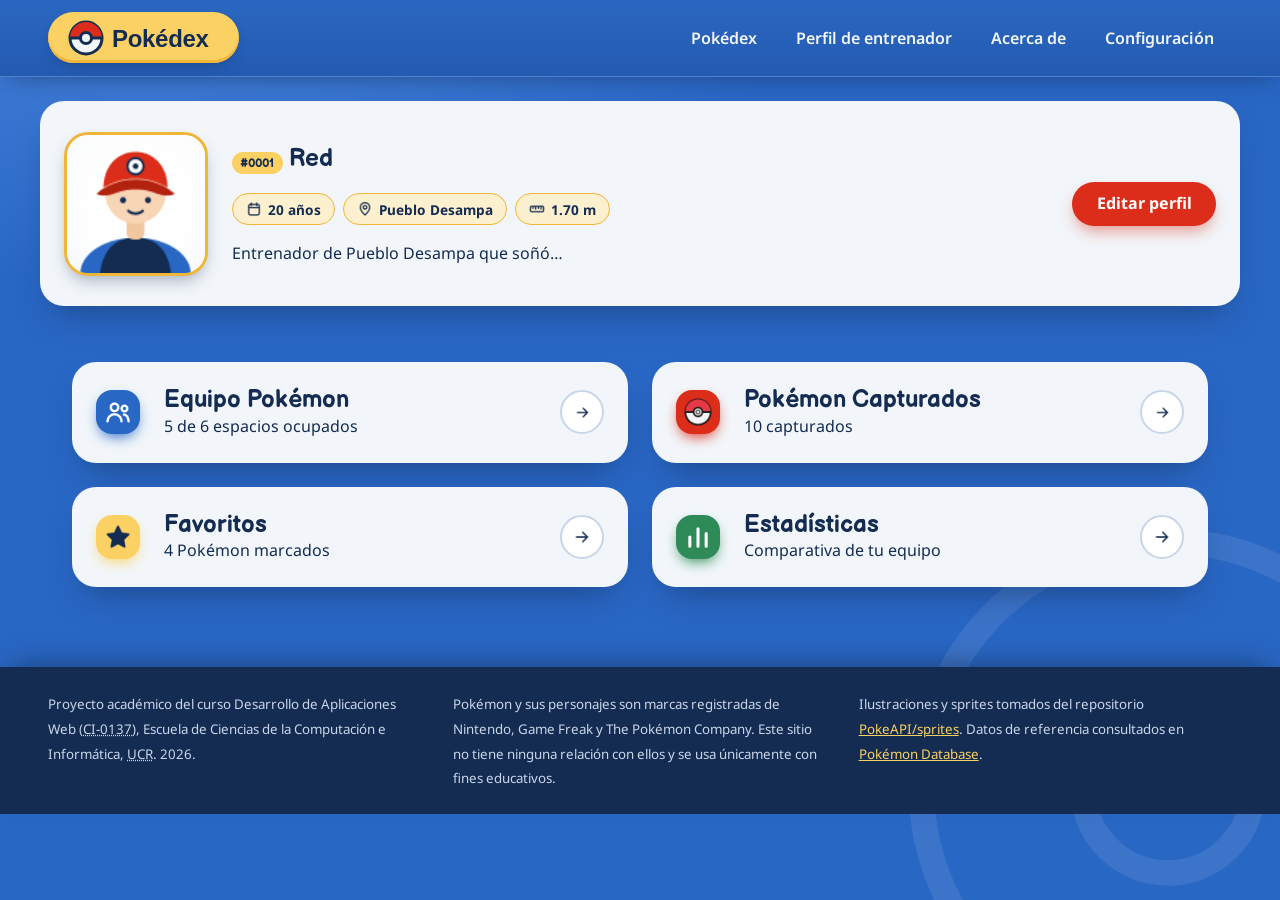
==== commit 7ae660ab: "Merge de laboratorio-02 con los cambios de Ale y Felipe" ====
--- a/perfil.html
+++ b/perfil.html
@@ -104,10 +104,10 @@
             </dialog>
         </section>
 
-
     <!-- Secciones del perfil: tarjetas en dos columnas -->
     <div class="secciones">
-    <!-- EQUIPO POKÉMON -->
+
+    <!-- EQUIPO POKEMON ALE -->
     <article class="tarjeta-seccion tarjeta-seccion--equipo">
         <span class="tarjeta-seccion__icono"></span>
 
@@ -118,70 +118,100 @@
 
         <button type="button" class="boton boton--claro boton--circulo boton--flecha"
                 command="show-modal" commandfor="ver-equipo">
-            <span class="solo-lectores">Ver equipo Pokémon</span>
+            <span class="solo-lectores">Ver equipo</span>
         </button>
 
-        <dialog id="ver-equipo">
-        <h3>Team Pokémon</h3>
-        <p>5 de 6 espacios ocupados</p>
-        
-        <ul>
-            <li>
-                <section>
-                    <img class="pokemon-card__image" src="assets/bulbasaur.png" alt="Bulbasaur" width="96" height="96">
-                    <p>#001</p>
-                    <p>Bulbasaur</p>
-                    <p><button type="button" command="show-modal" >Quitar</button></p>
+        <dialog id="ver-equipo" class="modal">
+            <div class="modal__encabezado">
+                <span class="tarjeta-seccion__icono"></span>
+                <h2 class="modal__titulo">Team Pokémon</h2>
+                <button type="button" class="boton boton--claro boton--circulo boton--cerrar"
+                        command="close" commandfor="ver-equipo">
+                    <span class="solo-lectores">Cerrar</span>
+                </button>
+            </div>
+
+            <div class="modal__contenido">
+                <p>5 de 6 espacios ocupados</p>
+
+                <ul class="equipo-grid">
+                    <li class="pokemon-card">
+                        <section>
+                            <img class="pokemon-card__image" src="assets/bulbasaur.png" alt="Bulbasaur" width="96" height="96">
+                            <p class="pokemon-card__number">#001</p>
+                            <p class="pokemon-card__name">Bulbasaur</p>
+                            <p>
+                                <span class="tipo tipo--planta">Planta</span>
+                                <span class="tipo tipo--veneno">Veneno</span>
+                            </p>
+                            <p><button type="button" class="boton boton--borde-rojo boton--chico">- Quitar</button></p>
+
+                        </section>
+                    </li>
+                    <li class="pokemon-card">
+                        <section>
+                            <img class="pokemon-card__image" src="assets/ivysaur.png" alt="Ivysaur" width="96" height="96">
+                            <p class="pokemon-card__number">#002</p>
+                            <p class="pokemon-card__name">Ivysaur</p>
+                            <p>
+                                <span class="tipo tipo--planta">Planta</span>
+                                <span class="tipo tipo--veneno">Veneno</span>
+                            </p>
+                            <p><button type="button" class="boton boton--borde-rojo boton--chico">- Quitar</button></p>
+                    
+                        </section>
+                    </li>
+                    <li class="pokemon-card">
+                        <section>
+                            <img class="pokemon-card__image" src="assets/charmander.png" alt="Charmander" width="96" height="96">
+                            <p class="pokemon-card__number">#004</p>
+                            <p class="pokemon-card__name">Charmander</p>
+                            <p>
+                                <span class="tipo tipo--fuego">Fuego</span>
+                            </p>
+                            <p><button type="button" class="boton boton--borde-rojo boton--chico">- Quitar</button></p>
+                    
+                        </section>
+                    </li>
+                    <li class="pokemon-card">
+                        <section>
+                            <img class="pokemon-card__image" src="assets/squirtle.png" alt="Squirtle" width="96" height="96">
+                            <p class="pokemon-card__number">#007</p>
+                            <p class="pokemon-card__name">Squirtle</p>
+                            <p>
+                                <span class="tipo tipo--agua">Agua</span>
+                            </p>
+                            <p><button type="button" class="boton boton--borde-rojo boton--chico">- Quitar</button></p>
+                        </section>
+                    </li>
+                    <li class="pokemon-card">
+                        <section>
+                            <img class="pokemon-card__image" src="assets/pikachu.png" alt="Pikachu" width="96" height="96">
+                            <p class="pokemon-card__number">#025</p>
+                            <p class="pokemon-card__name">Pikachu</p>
+                            <p>
+                                <span class="tipo tipo--eléctrico">Eléctrico</span>
+                            </p>
+                            <p><button type="button" class="boton boton--borde-rojo boton--chico">- Quitar</button></p>
+                        </section>
+                    </li>
+                    <li class="pokemon-card equipo-card--libre">
+                        <section>
+                            <button type="button" class="boton boton--claro boton--circulo boton--suma">
+                                <span class="solo-lectores">Agregar pokemon</span>
+                            </button>
+                            <p class="pokemon-card__name">Espacio libre</p>
+                        </section>
+                    </li>
+                </ul>
+            </div>
             
-                </section>
-            </li>
-            <li>
-                <section>
-                    <img class="pokemon-card__image" src="assets/ivysaur.png" alt="Ivysaur" width="96" height="96">
-                    <p>#002</p>
-                    <p>Ivysaur</p>
-                    <p><button type="button" command="show-modal" >Quitar</button></p>
-            
-                </section>
-            </li>
-            <li>
-                <section>
-                    <img class="pokemon-card__image" src="assets/venusaur.png" alt="Venusaur" width="96" height="96">
-                    <p>#003</p>
-                    <p>Venusaur</p>
-                    <p><button type="button" command="show-modal" >Quitar</button></p>
-            
-                </section>
-            </li>
-            <li>
-                <section>
-                    <img class="pokemon-card__image" src="assets/charmander.png" alt="Charmander" width="96" height="96">
-                    <p>#004</p>
-                    <p>Charmander</p>
-                    <p><button type="button" command="show-modal" >Quitar</button></p>
-                </section>
-            </li>
-            <li>
-                <section>
-                    <img class="pokemon-card__image" src="assets/charmeleon.png" alt="Charmaleon" width="96" height="96">
-                    <p>#005</p>
-                    <p>Charmeleon</p>
-                    <p><button type="button" command="show-modal" >Quitar</button></p>
-                </section>
-            </li>
-            <li>
-                <section>
-                    <p>Espacio libre</p>
-                </section>
-            </li>
-        </ul>
-        
-        
-        <button type="button" command="close" commandfor="ver-equipo">Cerrar</button>
-        <button type="button" command="close" commandfor="ver-equipo">Agregar desde capturados</button>
-    </dialog>
+            <div class="modal__pie">
+                <button type="button" class="boton boton--primario">Agregar desde capturados</button>
+                <button type="button" class="boton boton--claro" command="close" commandfor="ver-equipo">Cerrar</button>
+            </div>
+        </dialog>
     </article>
-    
 
     <!-- CAPTURADOS (FELI) -->
     <article class="tarjeta-seccion tarjeta-seccion--capturados">
@@ -366,33 +396,64 @@
                 <li class="modal__fila">
                     <span class="modal__estrella"></span>
                     <img src="assets/bulbasaur.png" alt="" width="64" height="64">
-                    <p class="modal__texto">#001 Bulbasaur</p>
-                    <button type="button" class="boton boton--claro boton--chico">Ver detalle</button>
-                    <button type="button" class="boton boton--borde-rojo boton--chico">Quitar favorito</button>
+                    <div class="modal__texto">
+                        <span>Bulbasaur</span>
+                        <span class="pokemon-card__number">#001</span>
+
+                        <div>
+                            <span class="tipo tipo--planta">Planta</span>
+                            <span class="tipo tipo--veneno">Veneno</span>
+                        </div>
+                    </div>
+                    <button type="button" class="boton boton--borde-azul boton--chico">Ver detalle</button>
+                    <button type="button" class="boton boton--borde-rojo boton--chico">Quitar de favoritos X</button>
                 </li>
 
                 <li class="modal__fila">
                     <span class="modal__estrella"></span>
                     <img src="assets/ivysaur.png" alt="" width="64" height="64">
-                    <p class="modal__texto">#002 Ivysaur</p>
-                <button type="button" class="boton boton--claro boton--chico">Ver detalle</button>
-                <button type="button" class="boton boton--borde-rojo boton--chico">Quitar favorito</button>
+                    <div class="modal__texto">
+                        <span>Ivysaur</span>
+                        <span class="pokemon-card__number">#002</span>
+
+                        <div>
+                            <span class="tipo tipo--planta">Planta</span>
+                            <span class="tipo tipo--veneno">Veneno</span>
+                        </div>
+                    </div>
+                    <button type="button" class="boton boton--borde-azul boton--chico">Ver detalle</button>
+                    <button type="button" class="boton boton--borde-rojo boton--chico">Quitar de favoritos X</button>
                 </li>
 
                 <li class="modal__fila">
                     <span class="modal__estrella"></span>
                     <img src="assets/charizard.png" alt="" width="64" height="64">
-                    <p class="modal__texto">#006 Charizard</p>
-                    <button type="button" class="boton boton--claro boton--chico">Ver detalle</button>
-                    <button type="button" class="boton boton--borde-rojo boton--chico">Quitar favorito</button>
+                    <div class="modal__texto">
+                        <span>Charizard</span>
+                        <span class="pokemon-card__number">#006</span>
+
+                        <div>
+                            <span class="tipo tipo--fuego">Fuego</span>
+                            <span class="tipo tipo--volador">Volador</span>
+                        </div>
+                    </div>
+                    <button type="button" class="boton boton--borde-azul boton--chico">Ver detalle</button>
+                    <button type="button" class="boton boton--borde-rojo boton--chico">Quitar de favoritos X</button>
                 </li>
 
                 <li class="modal__fila">
                     <span class="modal__estrella"></span>
                     <img src="assets/squirtle.png" alt="" width="64" height="64">
-                    <p class="modal__texto">#007 Squirtle</p>
-                    <button type="button" class="boton boton--claro boton--chico">Ver detalle</button>
-                    <button type="button" class="boton boton--borde-rojo boton--chico">Quitar favorito</button>
+                    <div class="modal__texto">
+                        <span>Squirtle</span>
+                        <span class="pokemon-card__number">#007</span>
+
+                        <div>
+                            <span class="tipo tipo--agua">Agua</span>
+                        </div>
+                    </div>
+                    <button type="button" class="boton boton--borde-azul boton--chico">Ver detalle</button>
+                    <button type="button" class="boton boton--borde-rojo boton--chico">Quitar de favoritos X</button>
                 </li>
             </ul>
             </div>
@@ -411,7 +472,7 @@
 
         <div class="tarjeta-seccion__texto">
             <h2 class="tarjeta-seccion__titulo">Estadísticas</h2>
-            <p class="tarjeta-seccion__subtitulo">Promedios del equipo</p>
+            <p class="tarjeta-seccion__subtitulo">Comparativa de tu equipo</p>
         </div>
 
         <button type="button" class="boton boton--claro boton--circulo boton--flecha"
@@ -419,109 +480,119 @@
             <span class="solo-lectores">Ver estadísticas</span>
         </button>
 
-        <dialog id="dialogoEstadisticas" aria-labelledby="tituloEstadisticas">
-            <h2 id="tituloEstadisticas">Estadísticas</h2>
-
-            <table>
-                <caption>Comparativa de  los Pokémon de tu equipo</caption>
-                <thead>
-                    <tr>
-                        <th scope="col">Pokémon</th>
-                        <th scope="col">PS</th>
-                        <th scope="col">ATQ</th>
-                        <th scope="col">DEF</th>
-                        <th scope="col">AT.ESP</th>
-                        <th scope="col">DEF.ESP</th>
-                        <th scope="col">VEL</th>
-                        <th scope="col">Total</th>
-                    </tr>
-                </thead>
-                <tbody>
-                    <tr>
-                        <th scope="row">
-                            <img src="assets/bulbasaur.png" alt="Imagen de Bulbasaur" width="32" height="32">
-                            Bulbasaur
-                        </th>
-                        <td>45</td>
-                        <td>49</td>
-                        <td>49</td>
-                        <td>65</td>
-                        <td>65</td>
-                        <td>45</td>
-                        <td>318</td>
-                    </tr>
-                    <tr>
-                        <th scope="row">
-                            <img src="assets/ivysaur.png" alt="Imagen de Ivysaur" width="32" height="32">
-                            Ivysaur
-                        </th>
-                        <td>60</td>
-                        <td>62</td>
-                        <td>63</td>
-                        <td>80</td>
-                        <td>80</td>
-                        <td>60</td>
-                        <td>405</td>
-                    </tr>
-                    <tr>
-                        <th scope="row">
-                            <img src="assets/venusaur.png" alt="Imagen de Venusaur" width="32" height="32">
-                            Venusaur
-                        </th>
-                        <td>80</td>
-                        <td>82</td>
-                        <td>83</td>
-                        <td>100</td>
-                        <td>100</td>
-                        <td>80</td>
-                        <td>525</td>
-                    </tr>
-                    <tr>
-                        <th scope="row">
-                            <img src="assets/charmander.png" alt="Imagen de Charmander" width="32" height="32">
-                            Charmander
-                        </th>
-                        <td>39</td>
-                        <td>52</td>
-                        <td>43</td>
-                        <td>60</td>
-                        <td>50</td>
-                        <td>65</td>
-                        <td>309</td>
-                    </tr>
-                    <tr>
-                        <th scope="row">
-                            <img src="assets/charmeleon.png" alt="Imagen de Charmeleon" width="32" height="32">
-                            Charmeleon
-                        </th>
-                        <td>58</td>
-                        <td>64</td>
-                        <td>58</td>
-                        <td>80</td>
-                        <td>65</td>
-                        <td>80</td>
-                        <td>405</td>
-                    </tr>
-                </tbody>
-                <tfoot>
-                    <tr>
-                        <th scope="row">Promedio del equipo</th>
-                        <td>56.4</td>
-                        <td>61.8</td>
-                        <td>59.2</td>
-                        <td>77</td>
-                        <td>72</td>
-                        <td>66</td>
-                        <td>392.4</td>
-                    </tr>
-                </tfoot>
-            </table>
-
-            <p>Valores base tomados de la Pokédex - la fila de totales resume el equipo completo.</p>
-
-            <button type="button" command="close" commandfor="dialogoEstadisticas">
-                Cerrar
-            </button>
+        <dialog id="dialogoEstadisticas" class="modal modal--estadisticas" aria-labelledby="tituloEstadisticas">
+            <div class="modal__encabezado">
+                <span class="tarjeta-seccion__icono"></span>
+                <h2 class="modal__titulo" id="tituloEstadisticas">Estadísticas</h2>
+                <button type="button" class="boton boton--claro boton--circulo boton--cerrar"
+                        command="close" commandfor="dialogoEstadisticas">
+                    <span class="solo-lectores">Cerrar</span>
+                </button>
+            </div>
+
+            <div class="modal__contenido">
+                <table class="stats-table stats-table--equipo">
+                    <caption>Comparativa de los Pokémon de tu equipo</caption>
+                    <thead>
+                        <tr>
+                            <th scope="col">Pokémon</th>
+                            <th scope="col">PS</th>
+                            <th scope="col">ATQ</th>
+                            <th scope="col">DEF</th>
+                            <th scope="col">AT.ESP</th>
+                            <th scope="col">DEF.ESP</th>
+                            <th scope="col">VEL</th>
+                            <th scope="col">Total</th>
+                        </tr>
+                    </thead>
+                    <tbody>
+                        <tr>
+                            <th scope="row">
+                                <img src="assets/bulbasaur.png" alt="" width="32" height="32">
+                                Bulbasaur
+                            </th>
+                            <td>45</td>
+                            <td>49</td>
+                            <td>49</td>
+                            <td>65</td>
+                            <td>65</td>
+                            <td>45</td>
+                            <td><span class="stats-table__pastilla">318</span></td>
+                        </tr>
+                        <tr>
+                            <th scope="row">
+                                <img src="assets/ivysaur.png" alt="" width="32" height="32">
+                                Ivysaur
+                            </th>
+                            <td>60</td>
+                            <td>62</td>
+                            <td>63</td>
+                            <td>80</td>
+                            <td>80</td>
+                            <td>60</td>
+                            <td><span class="stats-table__pastilla">405</span></td>
+                        </tr>
+                        <tr>
+                            <th scope="row">
+                                <img src="assets/venusaur.png" alt="" width="32" height="32">
+                                Venusaur
+                            </th>
+                            <td class="stats-table__max">80</td>
+                            <td class="stats-table__max">82</td>
+                            <td class="stats-table__max">83</td>
+                            <td class="stats-table__max">100</td>
+                            <td class="stats-table__max">100</td>
+                            <td class="stats-table__max">80</td>
+                            <td><span class="stats-table__pastilla">525</span></td>
+                        </tr>
+                        <tr>
+                            <th scope="row">
+                                <img src="assets/charmander.png" alt="" width="32" height="32">
+                                Charmander
+                            </th>
+                            <td>39</td>
+                            <td>52</td>
+                            <td>43</td>
+                            <td>60</td>
+                            <td>50</td>
+                            <td>65</td>
+                            <td><span class="stats-table__pastilla">309</span></td>
+                        </tr>
+                        <tr>
+                            <th scope="row">
+                                <img src="assets/charmeleon.png" alt="" width="32" height="32">
+                                Charmeleon
+                            </th>
+                            <td>58</td>
+                            <td>64</td>
+                            <td>58</td>
+                            <td>80</td>
+                            <td>65</td>
+                            <td class="stats-table__max">80</td>
+                            <td><span class="stats-table__pastilla">405</span></td>
+                        </tr>
+                    </tbody>
+                    <tfoot>
+                        <tr class="stats-table__total">
+                            <th scope="row">Promedio del equipo</th>
+                            <td>56.4</td>
+                            <td>61.8</td>
+                            <td>59.2</td>
+                            <td>77</td>
+                            <td>72</td>
+                            <td>66</td>
+                            <td>392.4</td>
+                        </tr>
+                    </tfoot>
+                </table>
+
+                <p class="modal__nota">Valores base tomados de la Pokédex · la fila de totales resume el equipo completo.</p>
+            </div>
+
+            <div class="modal__pie">
+                <button type="button" class="boton boton--primario"
+                        command="close" commandfor="dialogoEstadisticas">Cerrar</button>
+            </div>
         </dialog>
     </article>
     </div>
@@ -545,4 +616,4 @@
 	</footer>
 </body>
 
-</html>
+</html>
--- a/styles.css
+++ b/styles.css
@@ -1132,8 +1132,19 @@
 .tarjeta-seccion__titulo,
 .tarjeta-seccion__subtitulo { margin: 0; }
 
+/* Hover y foco con teclado en la flecha. La tarjeta sube y crece su sombra */
+.tarjeta-seccion {
+  transition: transform var(--dur) var(--ease), box-shadow var(--dur) var(--ease);
+}
+
+.tarjeta-seccion:hover,
+.tarjeta-seccion:has(.boton--flecha:focus-visible) {
+  transform: translateY(-3px);
+  box-shadow: var(--sombra-3);
+}
+
 .modal {
-  width: min(40rem, 92vw);
+  width: min(60rem, 92vw);
   padding: 0;
   border: 0;
   border-radius: 1.5rem;
@@ -1210,11 +1221,12 @@
 
 .boton--flecha {--icono: url("assets/icono-flecha.png"); }
 .boton--cerrar { --icono: url("assets/icono-esc.png"); }
+.boton--suma { --icono: url("assets/icono-suma.png"); }
 
 .tarjeta-seccion--equipo      { --color-icono: var(--azul);     --icono: url("assets/icono-equipo.png"); }
 .tarjeta-seccion--capturados  { --color-icono: var(--rojo);     --icono: url("assets/pokeball.png"); }
 .tarjeta-seccion--favoritos   { --color-icono: var(--amarillo); --icono: url("assets/icono-estrella.png");}
-.tarjeta-seccion--estadisticas { --color-icono: var(--verde);   --icono: url("assets/icono-stats.png"); }
+.tarjeta-seccion--estadisticas { --color-icono: var(--verde);   --icono: url("assets/icono-stats.svg"); }
 
 .secciones {
   display: grid;
@@ -1223,6 +1235,149 @@
   margin-top: 1.5rem;
 }
 
+/* Malla de 3 columnas para la disposición del equipo Pokémon */
+.equipo-grid {
+    display: grid;
+    grid-template-columns: repeat(3, 1fr);
+    gap: 0.75rem;
+    list-style: none;
+    padding: 0;
+}
+
+.equipo-grid .pokemon-card__number {
+    position: absolute;
+    top: 0.75rem;
+    left: 0.75rem;
+    margin: 0;
+}
+
+/* Para centrar el texto verticalmente*/
+.equipo-card--libre {
+    display: grid;
+    place-items: center;
+    align-content: center;
+    background: var(--pista);
+    color: var(--navy);
+    border: 2px dashed var(--tinta-suave);
+}
+
 @media (width >= 40rem) {
   .secciones { grid-template-columns: repeat(2, 1fr); }
 }
+
+/* --------------------------------------------------------------------------
+   14. Animación nueva de botones (perfil)
+
+   Animación distinta a las de la sección 12 y a los hovers actuales: en vez
+   del "saltito" (translateY) que ya usan .logo y .boton, estos botones hacen
+   un giro con zoom (scale + rotate). Combina transform con transition nombrada
+   (transition: transform 0.2s ease, nunca con el valor all), dura 0.2s y
+   responde igual a :hover que a :focus-visible (teclado).
+   -------------------------------------------------------------------------- */
+
+.tarjeta-seccion .boton--circulo {
+  transition: transform 0.2s ease;
+}
+
+.tarjeta-seccion .boton--circulo:hover,
+.tarjeta-seccion .boton--circulo:focus-visible {
+  transform: scale(1.15) rotate(-8deg);
+}
+
+/* --------------------------------------------------------------------------
+   15. Estadísticas
+   -------------------------------------------------------------------------- */
+
+.modal--estadisticas {
+  width: min(61rem, 92vw);
+  background: var(--sprite-fondo);
+}
+
+.stats-table--equipo {
+  margin: 1rem 0;
+  border-radius: var(--radio);
+  box-shadow: var(--sombra-1);
+}
+
+/* El redondeo de las esquinas del encabezado de la tabla */
+.stats-table--equipo thead th:first-child {
+  border-top-left-radius: var(--radio);
+}
+
+.stats-table--equipo thead th:last-child {
+  border-top-right-radius: var(--radio);
+}
+
+.stats-table--equipo caption {
+  padding: 0 0 1rem;
+  font-size: 0.9rem;
+  font-weight: 400;
+  background: none;
+}
+
+/* Sin barritas, necesitan style="--valor" y el lab no permite estilos en línea */
+.stats-table--equipo tbody td::after {
+  content: none;
+}
+
+.stats-table--equipo th,
+.stats-table--equipo td {
+  text-align: left;
+}
+
+.stats-table--equipo td {
+  font-family: var(--fuente-texto);
+  font-size: 0.95rem;
+  font-weight: 400;
+}
+
+.stats-table--equipo tbody tr:nth-child(even) {
+  background: var(--blanco);
+}
+
+.stats-table--equipo tbody th {
+  font-family: var(--fuente-titulo);
+  white-space: nowrap;
+}
+
+.stats-table--equipo tbody th img {
+  margin-right: 0.5rem;
+  vertical-align: middle;
+}
+
+/* Negrita para el valor más alto. Lleva dos clases porque con una sola
+   perdería contra ".stats-table--equipo td", que pone las celdas en peso normal */
+.stats-table--equipo .stats-table__max {
+  font-weight: 700;
+}
+
+.stats-table--equipo th:last-child,
+.stats-table--equipo td:last-child {
+  text-align: right;
+}
+
+.stats-table__pastilla {
+  display: inline-block;
+  min-width: 2.75rem;
+  padding: 0.2rem 0.6rem;
+  font-family: var(--fuente-titulo);
+  font-size: 0.85rem;
+  font-weight: 700;
+  text-align: center;
+  color: var(--sprite-fondo);
+  background: var(--navy);
+  border-radius: var(--radio-pastilla);
+}
+
+.stats-table--equipo .stats-table__total th,
+.stats-table--equipo .stats-table__total td {
+  font-family: var(--fuente-titulo);
+  font-size: 1rem;
+  font-weight: 700;
+  white-space: nowrap;
+}
+
+.modal__nota {
+  font-size: 0.85rem;
+  color: var(--tinta-suave);
+}
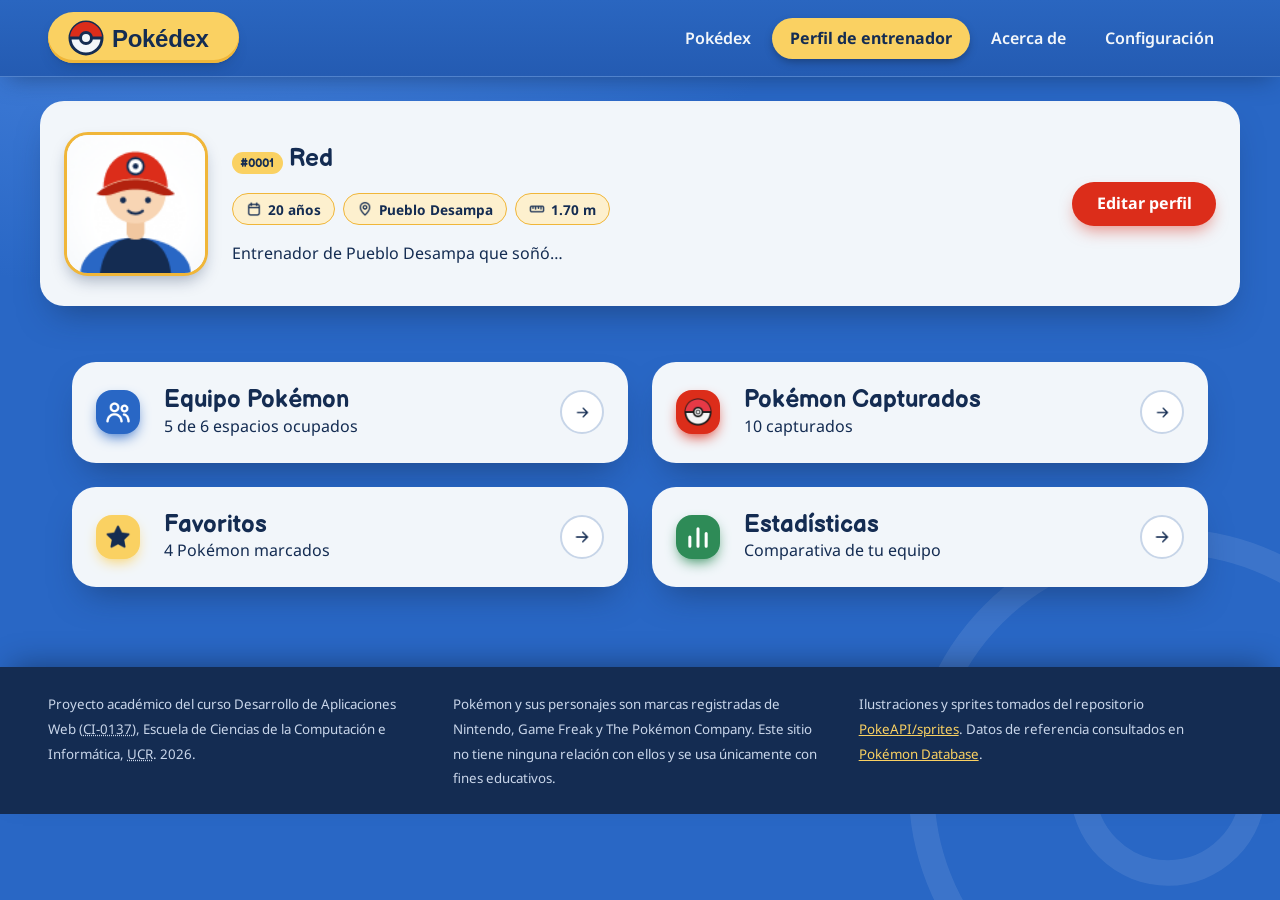
==== commit fca4a950: "Resaltar enlace del perfil y quitar regla inválida de CSS" ====
--- a/perfil.html
+++ b/perfil.html
@@ -31,7 +31,7 @@
         <nav>
         <ul>
             <li><a href="index.html" accesskey="p">Pokédex</a></li>
-            <li><a href="perfil.html">Perfil de entrenador</a></li>
+            <li><a href="perfil.html" aria-current="page">Perfil de entrenador</a></li>
             <li><a href="acerca-de.html">Acerca de</a></li>
             <li><a href="configuracion.html">Configuración</a></li>
         </ul>
--- a/styles.css
+++ b/styles.css
@@ -268,12 +268,6 @@
   gap: 1rem 1.5rem;
 }
 
-.encabezado{
-  display: flex;
-  flex-direction: space-between;
-  align-items: center;
-}
-
 .contador {
   background: var(--amarillo);
   color: var(--navy);
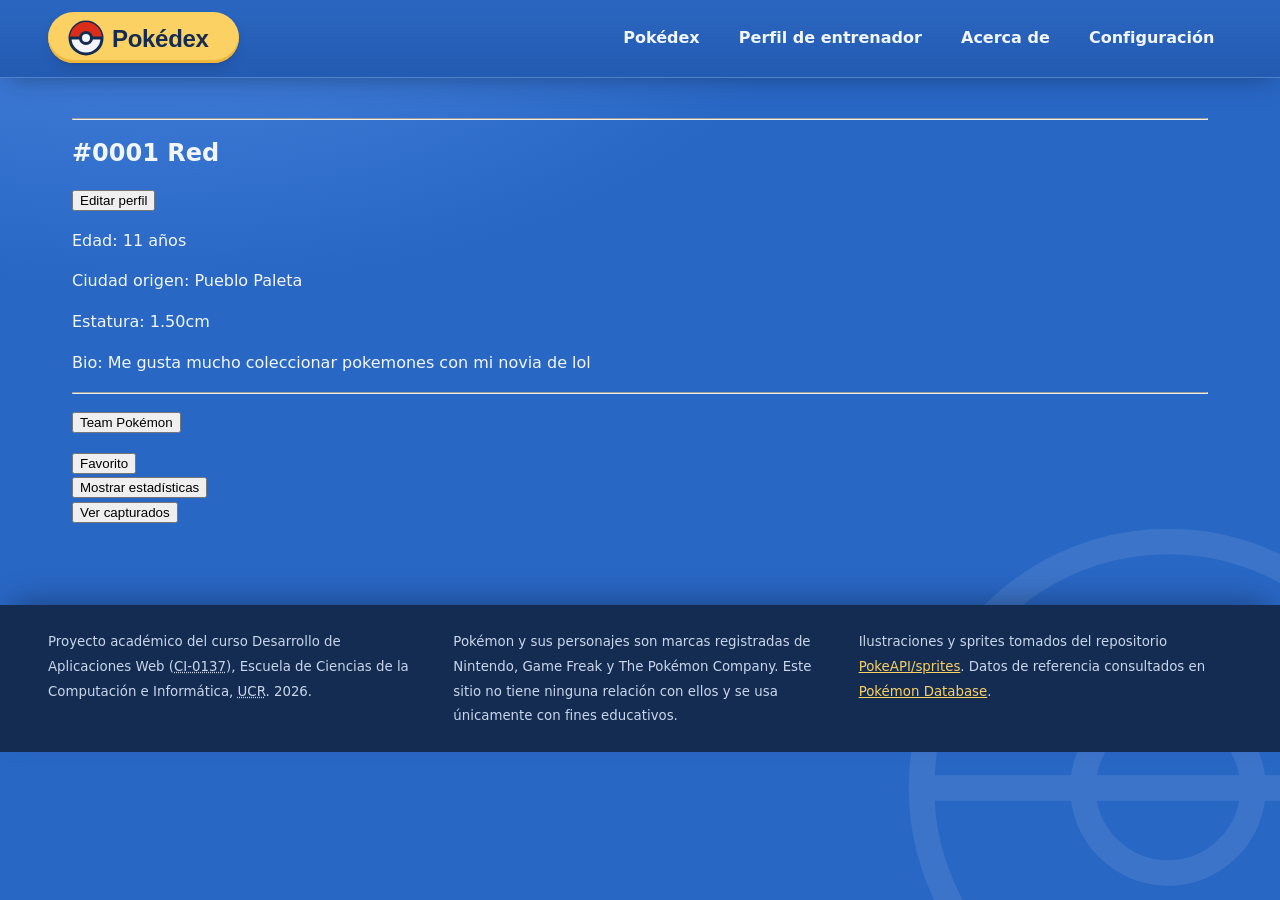
==== commit 796d9026: "Laboratorio 1 y 2 evaluación" ====
--- a/perfil.html
+++ b/perfil.html
@@ -1,3 +1,31 @@
+<!-- en el encabezado del perfil (<h2>#0001 Red</h2>) -->
+<!-- La página no tiene <h1>: la jerarquía arranca en <h2>. El nombre del entrenador
+     debería ser el título de primer nivel (<h1>) para no saltarse niveles. -->
+
+<!-- en los datos del perfil (<p>Edad: 11 años</p>, etc.) -->
+<!-- Los pares dato–valor (edad, ciudad, estatura) convienen marcarse como lista de
+     descripción (<dl> con <dt>/<dd>), p. ej. <dt>Edad</dt><dd>11 años</dd>, en vez de
+     párrafos sueltos. -->
+
+<!-- en los botones "Quitar" del equipo (command="show-modal") -->
+<!-- Estos botones usan command="show-modal" pero sin commandfor, así que no apuntan a
+     ningún diálogo y quedan rotos. Para el Lab 1 basta con type="button" (aún no hacen
+     nada). -->
+
+<!-- en el <title> (head) -->
+<!-- El <title> dice "Lista de Pokémon", pero esta es la página de perfil: debería ser
+     descriptivo y distinto del resto (p. ej. "Pokédex - Perfil de entrenador").
+     Falta también la meta description en los metadatos. -->
+
+<!-- en el formulario de editar (label for="nombre" / input id="nombre-entrenador") -->
+<!-- El <label for="nombre"> no coincide con el input, que tiene id="nombre-entrenador":
+     el for y el id deben ser iguales para que la etiqueta quede asociada. Además,
+     Biografía quedaría mejor como <textarea> que como <input>. -->
+
+<!-- en cada Pokémon del equipo (<li><section>...) [opcional] -->
+<!-- Cada tarjeta va dentro de una <section> sin encabezado propio; como ya están dentro
+     de una lista, el contenido puede ir directo en el <li> (o en un <article>). -->
+
 <!DOCTYPE html>
 <html lang="es">
 <head>
@@ -8,17 +36,14 @@
   <link rel="icon" type="image/svg+xml" href="assets/pokeball.svg">
   <link rel="icon" type="image/png" href="assets/pokeball.png">
   <!-- favicon.ico vive en la raiz: el navegador lo pide solo, sin <link> -->
-
-  <!-- Link de conexion con fonts (Balsamiq Sans y Noto Sans) -->
-  <link rel="preconnect" href="https://fonts.googleapis.com">
-  <link rel="preconnect" href="https://fonts.gstatic.com" crossorigin>
-  <link rel="stylesheet" href="https://fonts.googleapis.com/css2?family=Balsamiq+Sans:ital,wght@0,400;0,700;1,400;1,700&family=Noto+Sans:ital,wght@0,100..900;1,100..900&display=swap">
-
+  
   <!-- Hoja de estilos del sitio. Mismo elemento <link> que el favicon;
   lo que cambia es rel, que dice qué relación tiene el archivo con el documento. -->
   <link rel="stylesheet" href="tokens.css">
   <link rel="stylesheet" href="styles.css">
 </head>
+
+
 
 <body>
     <header>
@@ -31,40 +56,22 @@
         <nav>
         <ul>
             <li><a href="index.html" accesskey="p">Pokédex</a></li>
-            <li><a href="perfil.html" aria-current="page">Perfil de entrenador</a></li>
+            <li><a href="perfil.html">Perfil de entrenador</a></li>
             <li><a href="acerca-de.html">Acerca de</a></li>
             <li><a href="configuracion.html">Configuración</a></li>
         </ul>
         </nav>
     </header>
-
-   <section class="perfil">
-    <img class="perfil__avatar" src="assets/imagen-trainer.png"
-        alt="Foto de perfil del entrenador" width="144" height="144">
-
-    <div class="perfil__info">
-        <h2>
-        <span class="perfil__insignia">#0001</span> Red
-        </h2>
-
-        <ul class="perfil__datos">
-        <li class="dato dato--edad"><span class="solo-lectores">Edad:</span> 20 años</li>
-        <li class="dato dato--lugar"><span class="solo-lectores">Ciudad:</span> Pueblo Desampa</li>
-        <li class="dato dato--estatura"><span class="solo-lectores">Estatura:</span> 1.70 m</li>
-        </ul>
-
-        <p>Entrenador de Pueblo Desampa que soñó…</p>
-    </div>
-
-    <button type="button" class="boton boton--rojo"
-            command="show-modal" commandfor="editar-perfil">
-        Editar perfil
-    </button>
-    </section>  
     <main> 
         <!-- Detalles del perfil-->
         <section>
+            <hr>
+            <h2>#0001 Red</h2>
             <!-- Para actualizar el perfil-->
+            <p><button type="button" command="show-modal" commandfor="editar-perfil">
+                    Editar perfil
+            </button></p>
+
             <dialog id="editar-perfil">
             <form method="dialog">
                 <h2>Editar perfil</h2>
@@ -102,130 +109,246 @@
                 </p>
             </form>
             </dialog>
+
+
+            <!-- Muestra los detalles del perfil-->
+            
+            <p>Edad: 11 años</p>
+            <p>Ciudad origen: Pueblo Paleta</p>
+            <p>Estatura: 1.50cm</p>
+            <p>Bio: Me gusta mucho coleccionar pokemones con mi novia de lol</p>
+            <hr>
         </section>
 
-    <!-- Secciones del perfil: tarjetas en dos columnas -->
-    <div class="secciones">
-
-    <!-- EQUIPO POKEMON ALE -->
-    <article class="tarjeta-seccion tarjeta-seccion--equipo">
-        <span class="tarjeta-seccion__icono"></span>
-
-        <div class="tarjeta-seccion__texto">
-            <h2 class="tarjeta-seccion__titulo">Equipo Pokémon</h2>
-            <p class="tarjeta-seccion__subtitulo">5 de 6 espacios ocupados</p>
-        </div>
-
-        <button type="button" class="boton boton--claro boton--circulo boton--flecha"
-                command="show-modal" commandfor="ver-equipo">
-            <span class="solo-lectores">Ver equipo</span>
+
+    <p><button type="button" command="show-modal" commandfor="ver-equipo">
+        Team Pokémon
+    </button></p>
+
+    
+    <dialog id="ver-equipo">
+        <h3>Team Pokémon</h3>
+        <p>5 de 6 espacios ocupados</p>
+        
+        <ul>
+            <li>
+                <section>
+                    <img class="pokemon-card__image" src="assets/bulbasaur.png" alt="Bulbasaur" width="96" height="96">
+                    <p>#001</p>
+                    <p>Bulbasaur</p>
+                    <p><button type="button" command="show-modal" >Quitar</button></p>
+            
+                </section>
+            </li>
+            <li>
+                <section>
+                    <img class="pokemon-card__image" src="assets/ivysaur.png" alt="Ivysaur" width="96" height="96">
+                    <p>#002</p>
+                    <p>Ivysaur</p>
+                    <p><button type="button" command="show-modal" >Quitar</button></p>
+            
+                </section>
+            </li>
+            <li>
+                <section>
+                    <img class="pokemon-card__image" src="assets/venusaur.png" alt="Venusaur" width="96" height="96">
+                    <p>#003</p>
+                    <p>Venusaur</p>
+                    <p><button type="button" command="show-modal" >Quitar</button></p>
+            
+                </section>
+            </li>
+            <li>
+                <section>
+                    <img class="pokemon-card__image" src="assets/charmander.png" alt="Charmander" width="96" height="96">
+                    <p>#004</p>
+                    <p>Charmander</p>
+                    <p><button type="button" command="show-modal" >Quitar</button></p>
+                </section>
+            </li>
+            <li>
+                <section>
+                    <img class="pokemon-card__image" src="assets/charmeleon.png" alt="Charmaleon" width="96" height="96">
+                    <p>#005</p>
+                    <p>Charmeleon</p>
+                    <p><button type="button" command="show-modal" >Quitar</button></p>
+                </section>
+            </li>
+            <li>
+                <section>
+                    <p>Espacio libre</p>
+                </section>
+            </li>
+        </ul>
+        
+        
+        <button type="button" command="close" commandfor="ver-equipo">Cerrar</button>
+        <button type="button" command="close" commandfor="ver-equipo">Agregar desde capturados</button>
+    </dialog>
+    
+
+    <!-- FAVORITOS (JAFFET) -->
+        <section id="PokemonFavoritos"> 
+            
+            <button  command="show-modal" commandfor="dialogoFav"> 
+                Favorito 
+            </button>
+            <dialog id="dialogoFav">
+                <h2>Favoritos</h2>
+                <section id="listaPokesFavInterna">
+                    <h3>N Pokemon marcados como favoritos</h3>
+                    <ul>
+                        <li>
+                            <img src="assets/bulbasaur.png" alt="Bulbasaur" width="96" height="96">
+                            <span>#001</span>
+                            <span>Bulbasaur</span>
+                            <button>Ver detalle</button>
+                            <button>Quitar Favorito</button>
+                        </li>
+                        <li>
+                            <img src="assets/ivysaur.png" alt="Ivysour" width="96" height="96">
+                            <span>#002</span>
+                            <span>Ivisour</span>
+                            <button>Ver detalle</button>
+                            <button>Quitar Favorito</button>
+                        </li>
+                        <li>
+                            <img src="assets/charizard.png" alt="Charizard" width="96" height="96">
+                            <span>#006</span>
+                            <span>Charizard</span>
+                            <button>Ver detalle</button>
+                            <button>Quitar Favorito</button>
+                        </li>
+                        <li>
+                            <img src="assets/squirtle.png" alt="Squirtle" width="96" height="96">
+                            <span>#007</span>
+                            <span>Squirtle</span>
+                            <button>Ver detalle</button>
+                            <button>Quitar Favorito</button>
+                        </li>
+                    </ul>
+                </section>
+                <button id="agregarCapturado" type="button">Agregar desde Capturados</button>
+                <button id="cerrarFav" command="close" commandfor="dialogoFav">Cerrar</button>
+            </dialog>
+        </section>
+        
+    <!-- ESTADÍSTICAS (SEBAS) -->
+    <section id="PokemonEstadisticas">
+        <button id="mostrarEstadisticas" type="button" command="show-modal" commandfor="dialogoEstadisticas">
+            Mostrar estadísticas
         </button>
 
-        <dialog id="ver-equipo" class="modal">
-            <div class="modal__encabezado">
-                <span class="tarjeta-seccion__icono"></span>
-                <h2 class="modal__titulo">Team Pokémon</h2>
-                <button type="button" class="boton boton--claro boton--circulo boton--cerrar"
-                        command="close" commandfor="ver-equipo">
-                    <span class="solo-lectores">Cerrar</span>
-                </button>
-            </div>
-
-            <div class="modal__contenido">
-                <p>5 de 6 espacios ocupados</p>
-
-                <ul class="equipo-grid">
-                    <li class="pokemon-card">
-                        <section>
-                            <img class="pokemon-card__image" src="assets/bulbasaur.png" alt="Bulbasaur" width="96" height="96">
-                            <p class="pokemon-card__number">#001</p>
-                            <p class="pokemon-card__name">Bulbasaur</p>
-                            <p>
-                                <span class="tipo tipo--planta">Planta</span>
-                                <span class="tipo tipo--veneno">Veneno</span>
-                            </p>
-                            <p><button type="button" class="boton boton--borde-rojo boton--chico">- Quitar</button></p>
-
-                        </section>
-                    </li>
-                    <li class="pokemon-card">
-                        <section>
-                            <img class="pokemon-card__image" src="assets/ivysaur.png" alt="Ivysaur" width="96" height="96">
-                            <p class="pokemon-card__number">#002</p>
-                            <p class="pokemon-card__name">Ivysaur</p>
-                            <p>
-                                <span class="tipo tipo--planta">Planta</span>
-                                <span class="tipo tipo--veneno">Veneno</span>
-                            </p>
-                            <p><button type="button" class="boton boton--borde-rojo boton--chico">- Quitar</button></p>
-                    
-                        </section>
-                    </li>
-                    <li class="pokemon-card">
-                        <section>
-                            <img class="pokemon-card__image" src="assets/charmander.png" alt="Charmander" width="96" height="96">
-                            <p class="pokemon-card__number">#004</p>
-                            <p class="pokemon-card__name">Charmander</p>
-                            <p>
-                                <span class="tipo tipo--fuego">Fuego</span>
-                            </p>
-                            <p><button type="button" class="boton boton--borde-rojo boton--chico">- Quitar</button></p>
-                    
-                        </section>
-                    </li>
-                    <li class="pokemon-card">
-                        <section>
-                            <img class="pokemon-card__image" src="assets/squirtle.png" alt="Squirtle" width="96" height="96">
-                            <p class="pokemon-card__number">#007</p>
-                            <p class="pokemon-card__name">Squirtle</p>
-                            <p>
-                                <span class="tipo tipo--agua">Agua</span>
-                            </p>
-                            <p><button type="button" class="boton boton--borde-rojo boton--chico">- Quitar</button></p>
-                        </section>
-                    </li>
-                    <li class="pokemon-card">
-                        <section>
-                            <img class="pokemon-card__image" src="assets/pikachu.png" alt="Pikachu" width="96" height="96">
-                            <p class="pokemon-card__number">#025</p>
-                            <p class="pokemon-card__name">Pikachu</p>
-                            <p>
-                                <span class="tipo tipo--eléctrico">Eléctrico</span>
-                            </p>
-                            <p><button type="button" class="boton boton--borde-rojo boton--chico">- Quitar</button></p>
-                        </section>
-                    </li>
-                    <li class="pokemon-card equipo-card--libre">
-                        <section>
-                            <button type="button" class="boton boton--claro boton--circulo boton--suma">
-                                <span class="solo-lectores">Agregar pokemon</span>
-                            </button>
-                            <p class="pokemon-card__name">Espacio libre</p>
-                        </section>
-                    </li>
-                </ul>
-            </div>
-            
-            <div class="modal__pie">
-                <button type="button" class="boton boton--primario">Agregar desde capturados</button>
-                <button type="button" class="boton boton--claro" command="close" commandfor="ver-equipo">Cerrar</button>
-            </div>
+        <dialog id="dialogoEstadisticas" aria-labelledby="tituloEstadisticas">
+            <h2 id="tituloEstadisticas">Estadísticas</h2>
+
+            <table>
+                <caption>Comparativa de  los Pokémon de tu equipo</caption>
+                <thead>
+                    <tr>
+                        <th scope="col">Pokémon</th>
+                        <th scope="col">PS</th>
+                        <th scope="col">ATQ</th>
+                        <th scope="col">DEF</th>
+                        <th scope="col">AT.ESP</th>
+                        <th scope="col">DEF.ESP</th>
+                        <th scope="col">VEL</th>
+                        <th scope="col">Total</th>
+                    </tr>
+                </thead>
+                <tbody>
+                    <tr>
+                        <th scope="row">
+                            <img src="assets/bulbasaur.png" alt="Imagen de Bulbasaur" width="32" height="32">
+                            Bulbasaur
+                        </th>
+                        <td>45</td>
+                        <td>49</td>
+                        <td>49</td>
+                        <td>65</td>
+                        <td>65</td>
+                        <td>45</td>
+                        <td>318</td>
+                    </tr>
+                    <tr>
+                        <th scope="row">
+                            <img src="assets/ivysaur.png" alt="Imagen de Ivysaur" width="32" height="32">
+                            Ivysaur
+                        </th>
+                        <td>60</td>
+                        <td>62</td>
+                        <td>63</td>
+                        <td>80</td>
+                        <td>80</td>
+                        <td>60</td>
+                        <td>405</td>
+                    </tr>
+                    <tr>
+                        <th scope="row">
+                            <img src="assets/venusaur.png" alt="Imagen de Venusaur" width="32" height="32">
+                            Venusaur
+                        </th>
+                        <td>80</td>
+                        <td>82</td>
+                        <td>83</td>
+                        <td>100</td>
+                        <td>100</td>
+                        <td>80</td>
+                        <td>525</td>
+                    </tr>
+                    <tr>
+                        <th scope="row">
+                            <img src="assets/charmander.png" alt="Imagen de Charmander" width="32" height="32">
+                            Charmander
+                        </th>
+                        <td>39</td>
+                        <td>52</td>
+                        <td>43</td>
+                        <td>60</td>
+                        <td>50</td>
+                        <td>65</td>
+                        <td>309</td>
+                    </tr>
+                    <tr>
+                        <th scope="row">
+                            <img src="assets/charmeleon.png" alt="Imagen de Charmeleon" width="32" height="32">
+                            Charmeleon
+                        </th>
+                        <td>58</td>
+                        <td>64</td>
+                        <td>58</td>
+                        <td>80</td>
+                        <td>65</td>
+                        <td>80</td>
+                        <td>405</td>
+                    </tr>
+                </tbody>
+                <tfoot>
+                    <tr>
+                        <th scope="row">Promedio del equipo</th>
+                        <td>56.4</td>
+                        <td>61.8</td>
+                        <td>59.2</td>
+                        <td>77</td>
+                        <td>72</td>
+                        <td>66</td>
+                        <td>392.4</td>
+                    </tr>
+                </tfoot>
+            </table>
+
+            <p>Valores base tomados de la Pokédex - la fila de totales resume el equipo completo.</p>
+
+            <button type="button" command="close" commandfor="dialogoEstadisticas">
+                Cerrar
+            </button>
         </dialog>
-    </article>
-
+    </section>
+    
     <!-- CAPTURADOS (FELI) -->
-    <article class="tarjeta-seccion tarjeta-seccion--capturados">
-        <span class="tarjeta-seccion__icono"></span>
-
-        <div class="tarjeta-seccion__texto">
-            <h2 class="tarjeta-seccion__titulo">Pokémon Capturados</h2>
-            <p class="tarjeta-seccion__subtitulo">10 capturados</p>
-        </div>
-
-        <button type="button" class="boton boton--claro boton--circulo boton--flecha"
-                command="show-modal" commandfor="ver-capturados">
-            <span class="solo-lectores">Ver Pokémon capturados</span>
-        </button>
+	<button type="button" command="show-modal" commandfor="ver-capturados">
+		Ver capturados
+	</button>
 
 	<dialog id="ver-capturados">
 		<h2>Pokémones capturados</h2>
@@ -363,240 +486,7 @@
 		<button type="button">Agregar al equipo</button>
 		<button type="button" command="close" commandfor="ver-capturados">Salir</button>
 	</dialog>
-    </article>
-
-    <!-- FAVORITOS JAFFET -->
-    <article class="tarjeta-seccion tarjeta-seccion--favoritos">
-        <span class="tarjeta-seccion__icono"></span>
-
-        <div class="tarjeta-seccion__texto">
-            <h2 class="tarjeta-seccion__titulo">Favoritos</h2>
-            <p class="tarjeta-seccion__subtitulo">4 Pokémon marcados</p>
-        </div>
-
-        <button type="button" class="boton boton--claro boton--circulo boton--flecha"
-                command="show-modal" commandfor="dialogoFav">
-            <span class="solo-lectores">Ver favoritos</span>
-        </button>
-
-        <dialog id="dialogoFav" class="modal">
-            <div class="modal__encabezado">
-            <span class="tarjeta-seccion__icono"></span>
-            <h2 class="modal__titulo">Favoritos</h2>
-            <button type="button" class="boton boton--claro boton--circulo boton--cerrar"
-                    command="close" commandfor="dialogoFav">
-                <span class="solo-lectores">Cerrar</span>
-            </button>
-        </div>
-
-            <div class="modal__contenido">
-            <p>4 Pokémon marcados como favoritos</p>
-
-            <ul class="modal__lista">
-                <li class="modal__fila">
-                    <span class="modal__estrella"></span>
-                    <img src="assets/bulbasaur.png" alt="" width="64" height="64">
-                    <div class="modal__texto">
-                        <span>Bulbasaur</span>
-                        <span class="pokemon-card__number">#001</span>
-
-                        <div>
-                            <span class="tipo tipo--planta">Planta</span>
-                            <span class="tipo tipo--veneno">Veneno</span>
-                        </div>
-                    </div>
-                    <button type="button" class="boton boton--borde-azul boton--chico">Ver detalle</button>
-                    <button type="button" class="boton boton--borde-rojo boton--chico">Quitar de favoritos X</button>
-                </li>
-
-                <li class="modal__fila">
-                    <span class="modal__estrella"></span>
-                    <img src="assets/ivysaur.png" alt="" width="64" height="64">
-                    <div class="modal__texto">
-                        <span>Ivysaur</span>
-                        <span class="pokemon-card__number">#002</span>
-
-                        <div>
-                            <span class="tipo tipo--planta">Planta</span>
-                            <span class="tipo tipo--veneno">Veneno</span>
-                        </div>
-                    </div>
-                    <button type="button" class="boton boton--borde-azul boton--chico">Ver detalle</button>
-                    <button type="button" class="boton boton--borde-rojo boton--chico">Quitar de favoritos X</button>
-                </li>
-
-                <li class="modal__fila">
-                    <span class="modal__estrella"></span>
-                    <img src="assets/charizard.png" alt="" width="64" height="64">
-                    <div class="modal__texto">
-                        <span>Charizard</span>
-                        <span class="pokemon-card__number">#006</span>
-
-                        <div>
-                            <span class="tipo tipo--fuego">Fuego</span>
-                            <span class="tipo tipo--volador">Volador</span>
-                        </div>
-                    </div>
-                    <button type="button" class="boton boton--borde-azul boton--chico">Ver detalle</button>
-                    <button type="button" class="boton boton--borde-rojo boton--chico">Quitar de favoritos X</button>
-                </li>
-
-                <li class="modal__fila">
-                    <span class="modal__estrella"></span>
-                    <img src="assets/squirtle.png" alt="" width="64" height="64">
-                    <div class="modal__texto">
-                        <span>Squirtle</span>
-                        <span class="pokemon-card__number">#007</span>
-
-                        <div>
-                            <span class="tipo tipo--agua">Agua</span>
-                        </div>
-                    </div>
-                    <button type="button" class="boton boton--borde-azul boton--chico">Ver detalle</button>
-                    <button type="button" class="boton boton--borde-rojo boton--chico">Quitar de favoritos X</button>
-                </li>
-            </ul>
-            </div>
-
-            <div class="modal__pie">
-            <button type="button" class="boton boton--primario">Agregar desde capturados</button>
-            <button type="button" class="boton boton--claro"    
-                    command="close" commandfor="dialogoFav">Cerrar</button>
-            </div>
-        </dialog>
-    </article>
-
-    <!-- ESTADÍSTICAS (SEBAS) -->
-    <article class="tarjeta-seccion tarjeta-seccion--estadisticas">
-        <span class="tarjeta-seccion__icono"></span>
-
-        <div class="tarjeta-seccion__texto">
-            <h2 class="tarjeta-seccion__titulo">Estadísticas</h2>
-            <p class="tarjeta-seccion__subtitulo">Comparativa de tu equipo</p>
-        </div>
-
-        <button type="button" class="boton boton--claro boton--circulo boton--flecha"
-                command="show-modal" commandfor="dialogoEstadisticas">
-            <span class="solo-lectores">Ver estadísticas</span>
-        </button>
-
-        <dialog id="dialogoEstadisticas" class="modal modal--estadisticas" aria-labelledby="tituloEstadisticas">
-            <div class="modal__encabezado">
-                <span class="tarjeta-seccion__icono"></span>
-                <h2 class="modal__titulo" id="tituloEstadisticas">Estadísticas</h2>
-                <button type="button" class="boton boton--claro boton--circulo boton--cerrar"
-                        command="close" commandfor="dialogoEstadisticas">
-                    <span class="solo-lectores">Cerrar</span>
-                </button>
-            </div>
-
-            <div class="modal__contenido">
-                <table class="stats-table stats-table--equipo">
-                    <caption>Comparativa de los Pokémon de tu equipo</caption>
-                    <thead>
-                        <tr>
-                            <th scope="col">Pokémon</th>
-                            <th scope="col">PS</th>
-                            <th scope="col">ATQ</th>
-                            <th scope="col">DEF</th>
-                            <th scope="col">AT.ESP</th>
-                            <th scope="col">DEF.ESP</th>
-                            <th scope="col">VEL</th>
-                            <th scope="col">Total</th>
-                        </tr>
-                    </thead>
-                    <tbody>
-                        <tr>
-                            <th scope="row">
-                                <img src="assets/bulbasaur.png" alt="" width="32" height="32">
-                                Bulbasaur
-                            </th>
-                            <td>45</td>
-                            <td>49</td>
-                            <td>49</td>
-                            <td>65</td>
-                            <td>65</td>
-                            <td>45</td>
-                            <td><span class="stats-table__pastilla">318</span></td>
-                        </tr>
-                        <tr>
-                            <th scope="row">
-                                <img src="assets/ivysaur.png" alt="" width="32" height="32">
-                                Ivysaur
-                            </th>
-                            <td>60</td>
-                            <td>62</td>
-                            <td>63</td>
-                            <td>80</td>
-                            <td>80</td>
-                            <td>60</td>
-                            <td><span class="stats-table__pastilla">405</span></td>
-                        </tr>
-                        <tr>
-                            <th scope="row">
-                                <img src="assets/venusaur.png" alt="" width="32" height="32">
-                                Venusaur
-                            </th>
-                            <td class="stats-table__max">80</td>
-                            <td class="stats-table__max">82</td>
-                            <td class="stats-table__max">83</td>
-                            <td class="stats-table__max">100</td>
-                            <td class="stats-table__max">100</td>
-                            <td class="stats-table__max">80</td>
-                            <td><span class="stats-table__pastilla">525</span></td>
-                        </tr>
-                        <tr>
-                            <th scope="row">
-                                <img src="assets/charmander.png" alt="" width="32" height="32">
-                                Charmander
-                            </th>
-                            <td>39</td>
-                            <td>52</td>
-                            <td>43</td>
-                            <td>60</td>
-                            <td>50</td>
-                            <td>65</td>
-                            <td><span class="stats-table__pastilla">309</span></td>
-                        </tr>
-                        <tr>
-                            <th scope="row">
-                                <img src="assets/charmeleon.png" alt="" width="32" height="32">
-                                Charmeleon
-                            </th>
-                            <td>58</td>
-                            <td>64</td>
-                            <td>58</td>
-                            <td>80</td>
-                            <td>65</td>
-                            <td class="stats-table__max">80</td>
-                            <td><span class="stats-table__pastilla">405</span></td>
-                        </tr>
-                    </tbody>
-                    <tfoot>
-                        <tr class="stats-table__total">
-                            <th scope="row">Promedio del equipo</th>
-                            <td>56.4</td>
-                            <td>61.8</td>
-                            <td>59.2</td>
-                            <td>77</td>
-                            <td>72</td>
-                            <td>66</td>
-                            <td>392.4</td>
-                        </tr>
-                    </tfoot>
-                </table>
-
-                <p class="modal__nota">Valores base tomados de la Pokédex · la fila de totales resume el equipo completo.</p>
-            </div>
-
-            <div class="modal__pie">
-                <button type="button" class="boton boton--primario"
-                        command="close" commandfor="dialogoEstadisticas">Cerrar</button>
-            </div>
-        </dialog>
-    </article>
-    </div>
-
+        
     </main>
     <footer>
     <p><small>Proyecto académico del curso Desarrollo de Aplicaciones Web
@@ -616,4 +506,4 @@
 	</footer>
 </body>
 
-</html>+</html>
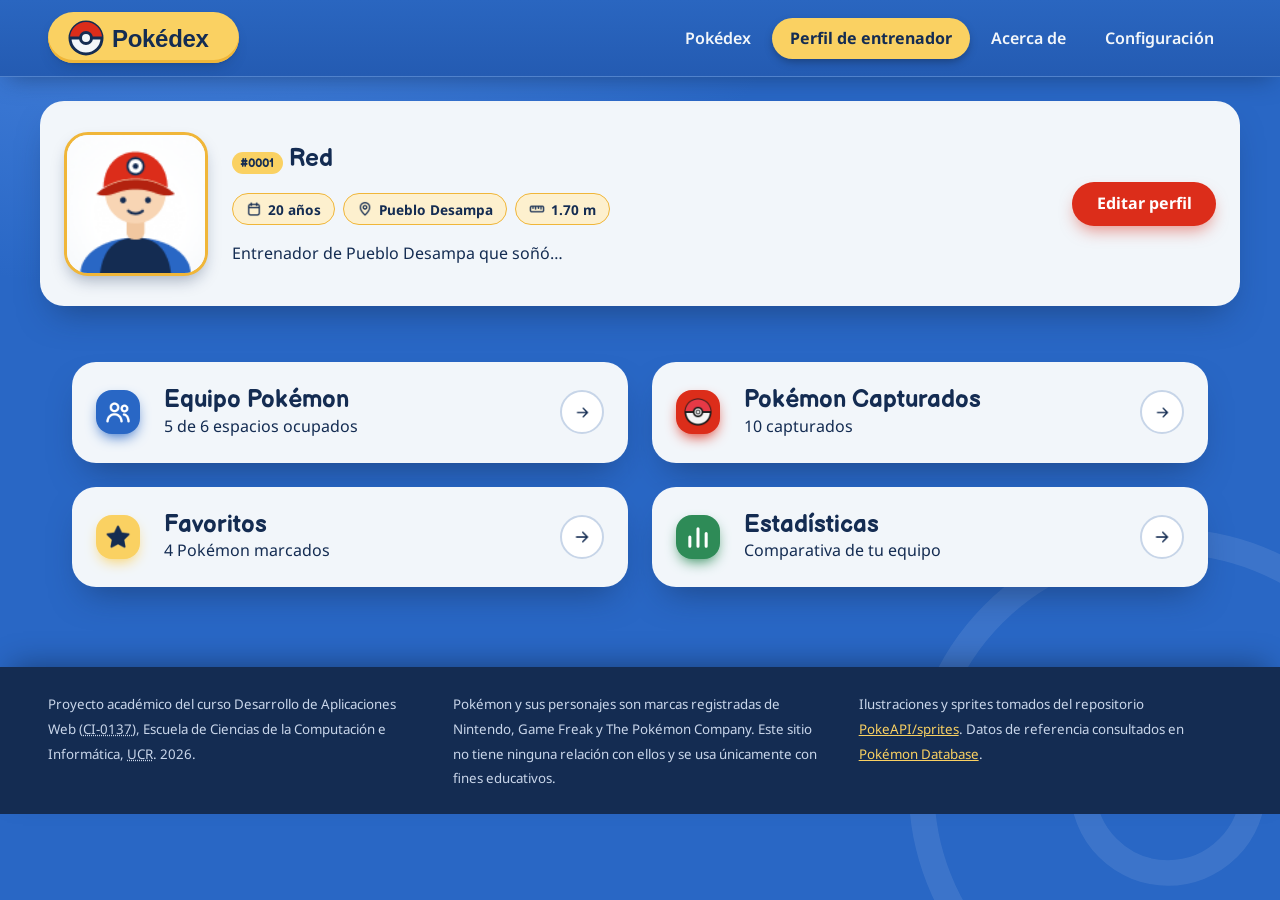
==== commit 1e2c743c: "Merge pull request #6 from hrsebas/laboratorio-02 Laboratorio 02" ====
--- a/perfil.html
+++ b/perfil.html
@@ -1,31 +1,3 @@
-<!-- en el encabezado del perfil (<h2>#0001 Red</h2>) -->
-<!-- La página no tiene <h1>: la jerarquía arranca en <h2>. El nombre del entrenador
-     debería ser el título de primer nivel (<h1>) para no saltarse niveles. -->
-
-<!-- en los datos del perfil (<p>Edad: 11 años</p>, etc.) -->
-<!-- Los pares dato–valor (edad, ciudad, estatura) convienen marcarse como lista de
-     descripción (<dl> con <dt>/<dd>), p. ej. <dt>Edad</dt><dd>11 años</dd>, en vez de
-     párrafos sueltos. -->
-
-<!-- en los botones "Quitar" del equipo (command="show-modal") -->
-<!-- Estos botones usan command="show-modal" pero sin commandfor, así que no apuntan a
-     ningún diálogo y quedan rotos. Para el Lab 1 basta con type="button" (aún no hacen
-     nada). -->
-
-<!-- en el <title> (head) -->
-<!-- El <title> dice "Lista de Pokémon", pero esta es la página de perfil: debería ser
-     descriptivo y distinto del resto (p. ej. "Pokédex - Perfil de entrenador").
-     Falta también la meta description en los metadatos. -->
-
-<!-- en el formulario de editar (label for="nombre" / input id="nombre-entrenador") -->
-<!-- El <label for="nombre"> no coincide con el input, que tiene id="nombre-entrenador":
-     el for y el id deben ser iguales para que la etiqueta quede asociada. Además,
-     Biografía quedaría mejor como <textarea> que como <input>. -->
-
-<!-- en cada Pokémon del equipo (<li><section>...) [opcional] -->
-<!-- Cada tarjeta va dentro de una <section> sin encabezado propio; como ya están dentro
-     de una lista, el contenido puede ir directo en el <li> (o en un <article>). -->
-
 <!DOCTYPE html>
 <html lang="es">
 <head>
@@ -36,14 +8,17 @@
   <link rel="icon" type="image/svg+xml" href="assets/pokeball.svg">
   <link rel="icon" type="image/png" href="assets/pokeball.png">
   <!-- favicon.ico vive en la raiz: el navegador lo pide solo, sin <link> -->
-  
+
+  <!-- Link de conexion con fonts (Balsamiq Sans y Noto Sans) -->
+  <link rel="preconnect" href="https://fonts.googleapis.com">
+  <link rel="preconnect" href="https://fonts.gstatic.com" crossorigin>
+  <link rel="stylesheet" href="https://fonts.googleapis.com/css2?family=Balsamiq+Sans:ital,wght@0,400;0,700;1,400;1,700&family=Noto+Sans:ital,wght@0,100..900;1,100..900&display=swap">
+
   <!-- Hoja de estilos del sitio. Mismo elemento <link> que el favicon;
   lo que cambia es rel, que dice qué relación tiene el archivo con el documento. -->
   <link rel="stylesheet" href="tokens.css">
   <link rel="stylesheet" href="styles.css">
 </head>
-
-
 
 <body>
     <header>
@@ -56,22 +31,40 @@
         <nav>
         <ul>
             <li><a href="index.html" accesskey="p">Pokédex</a></li>
-            <li><a href="perfil.html">Perfil de entrenador</a></li>
+            <li><a href="perfil.html" aria-current="page">Perfil de entrenador</a></li>
             <li><a href="acerca-de.html">Acerca de</a></li>
             <li><a href="configuracion.html">Configuración</a></li>
         </ul>
         </nav>
     </header>
+
+   <section class="perfil">
+    <img class="perfil__avatar" src="assets/imagen-trainer.png"
+        alt="Foto de perfil del entrenador" width="144" height="144">
+
+    <div class="perfil__info">
+        <h2>
+        <span class="perfil__insignia">#0001</span> Red
+        </h2>
+
+        <ul class="perfil__datos">
+        <li class="dato dato--edad"><span class="solo-lectores">Edad:</span> 20 años</li>
+        <li class="dato dato--lugar"><span class="solo-lectores">Ciudad:</span> Pueblo Desampa</li>
+        <li class="dato dato--estatura"><span class="solo-lectores">Estatura:</span> 1.70 m</li>
+        </ul>
+
+        <p>Entrenador de Pueblo Desampa que soñó…</p>
+    </div>
+
+    <button type="button" class="boton boton--rojo"
+            command="show-modal" commandfor="editar-perfil">
+        Editar perfil
+    </button>
+    </section>  
     <main> 
         <!-- Detalles del perfil-->
         <section>
-            <hr>
-            <h2>#0001 Red</h2>
             <!-- Para actualizar el perfil-->
-            <p><button type="button" command="show-modal" commandfor="editar-perfil">
-                    Editar perfil
-            </button></p>
-
             <dialog id="editar-perfil">
             <form method="dialog">
                 <h2>Editar perfil</h2>
@@ -109,246 +102,130 @@
                 </p>
             </form>
             </dialog>
-
-
-            <!-- Muestra los detalles del perfil-->
+        </section>
+
+    <!-- Secciones del perfil: tarjetas en dos columnas -->
+    <div class="secciones">
+
+    <!-- EQUIPO POKEMON ALE -->
+    <article class="tarjeta-seccion tarjeta-seccion--equipo">
+        <span class="tarjeta-seccion__icono"></span>
+
+        <div class="tarjeta-seccion__texto">
+            <h2 class="tarjeta-seccion__titulo">Equipo Pokémon</h2>
+            <p class="tarjeta-seccion__subtitulo">5 de 6 espacios ocupados</p>
+        </div>
+
+        <button type="button" class="boton boton--claro boton--circulo boton--flecha"
+                command="show-modal" commandfor="ver-equipo">
+            <span class="solo-lectores">Ver equipo</span>
+        </button>
+
+        <dialog id="ver-equipo" class="modal">
+            <div class="modal__encabezado">
+                <span class="tarjeta-seccion__icono"></span>
+                <h2 class="modal__titulo">Team Pokémon</h2>
+                <button type="button" class="boton boton--claro boton--circulo boton--cerrar"
+                        command="close" commandfor="ver-equipo">
+                    <span class="solo-lectores">Cerrar</span>
+                </button>
+            </div>
+
+            <div class="modal__contenido">
+                <p>5 de 6 espacios ocupados</p>
+
+                <ul class="equipo-grid">
+                    <li class="pokemon-card">
+                        <section>
+                            <img class="pokemon-card__image" src="assets/bulbasaur.png" alt="Bulbasaur" width="96" height="96">
+                            <p class="pokemon-card__number">#001</p>
+                            <p class="pokemon-card__name">Bulbasaur</p>
+                            <p>
+                                <span class="tipo tipo--planta">Planta</span>
+                                <span class="tipo tipo--veneno">Veneno</span>
+                            </p>
+                            <p><button type="button" class="boton boton--borde-rojo boton--chico">- Quitar</button></p>
+
+                        </section>
+                    </li>
+                    <li class="pokemon-card">
+                        <section>
+                            <img class="pokemon-card__image" src="assets/ivysaur.png" alt="Ivysaur" width="96" height="96">
+                            <p class="pokemon-card__number">#002</p>
+                            <p class="pokemon-card__name">Ivysaur</p>
+                            <p>
+                                <span class="tipo tipo--planta">Planta</span>
+                                <span class="tipo tipo--veneno">Veneno</span>
+                            </p>
+                            <p><button type="button" class="boton boton--borde-rojo boton--chico">- Quitar</button></p>
+                    
+                        </section>
+                    </li>
+                    <li class="pokemon-card">
+                        <section>
+                            <img class="pokemon-card__image" src="assets/charmander.png" alt="Charmander" width="96" height="96">
+                            <p class="pokemon-card__number">#004</p>
+                            <p class="pokemon-card__name">Charmander</p>
+                            <p>
+                                <span class="tipo tipo--fuego">Fuego</span>
+                            </p>
+                            <p><button type="button" class="boton boton--borde-rojo boton--chico">- Quitar</button></p>
+                    
+                        </section>
+                    </li>
+                    <li class="pokemon-card">
+                        <section>
+                            <img class="pokemon-card__image" src="assets/squirtle.png" alt="Squirtle" width="96" height="96">
+                            <p class="pokemon-card__number">#007</p>
+                            <p class="pokemon-card__name">Squirtle</p>
+                            <p>
+                                <span class="tipo tipo--agua">Agua</span>
+                            </p>
+                            <p><button type="button" class="boton boton--borde-rojo boton--chico">- Quitar</button></p>
+                        </section>
+                    </li>
+                    <li class="pokemon-card">
+                        <section>
+                            <img class="pokemon-card__image" src="assets/pikachu.png" alt="Pikachu" width="96" height="96">
+                            <p class="pokemon-card__number">#025</p>
+                            <p class="pokemon-card__name">Pikachu</p>
+                            <p>
+                                <span class="tipo tipo--eléctrico">Eléctrico</span>
+                            </p>
+                            <p><button type="button" class="boton boton--borde-rojo boton--chico">- Quitar</button></p>
+                        </section>
+                    </li>
+                    <li class="pokemon-card equipo-card--libre">
+                        <section>
+                            <button type="button" class="boton boton--claro boton--circulo boton--suma">
+                                <span class="solo-lectores">Agregar pokemon</span>
+                            </button>
+                            <p class="pokemon-card__name">Espacio libre</p>
+                        </section>
+                    </li>
+                </ul>
+            </div>
             
-            <p>Edad: 11 años</p>
-            <p>Ciudad origen: Pueblo Paleta</p>
-            <p>Estatura: 1.50cm</p>
-            <p>Bio: Me gusta mucho coleccionar pokemones con mi novia de lol</p>
-            <hr>
-        </section>
-
-
-    <p><button type="button" command="show-modal" commandfor="ver-equipo">
-        Team Pokémon
-    </button></p>
-
-    
-    <dialog id="ver-equipo">
-        <h3>Team Pokémon</h3>
-        <p>5 de 6 espacios ocupados</p>
-        
-        <ul>
-            <li>
-                <section>
-                    <img class="pokemon-card__image" src="assets/bulbasaur.png" alt="Bulbasaur" width="96" height="96">
-                    <p>#001</p>
-                    <p>Bulbasaur</p>
-                    <p><button type="button" command="show-modal" >Quitar</button></p>
-            
-                </section>
-            </li>
-            <li>
-                <section>
-                    <img class="pokemon-card__image" src="assets/ivysaur.png" alt="Ivysaur" width="96" height="96">
-                    <p>#002</p>
-                    <p>Ivysaur</p>
-                    <p><button type="button" command="show-modal" >Quitar</button></p>
-            
-                </section>
-            </li>
-            <li>
-                <section>
-                    <img class="pokemon-card__image" src="assets/venusaur.png" alt="Venusaur" width="96" height="96">
-                    <p>#003</p>
-                    <p>Venusaur</p>
-                    <p><button type="button" command="show-modal" >Quitar</button></p>
-            
-                </section>
-            </li>
-            <li>
-                <section>
-                    <img class="pokemon-card__image" src="assets/charmander.png" alt="Charmander" width="96" height="96">
-                    <p>#004</p>
-                    <p>Charmander</p>
-                    <p><button type="button" command="show-modal" >Quitar</button></p>
-                </section>
-            </li>
-            <li>
-                <section>
-                    <img class="pokemon-card__image" src="assets/charmeleon.png" alt="Charmaleon" width="96" height="96">
-                    <p>#005</p>
-                    <p>Charmeleon</p>
-                    <p><button type="button" command="show-modal" >Quitar</button></p>
-                </section>
-            </li>
-            <li>
-                <section>
-                    <p>Espacio libre</p>
-                </section>
-            </li>
-        </ul>
-        
-        
-        <button type="button" command="close" commandfor="ver-equipo">Cerrar</button>
-        <button type="button" command="close" commandfor="ver-equipo">Agregar desde capturados</button>
-    </dialog>
-    
-
-    <!-- FAVORITOS (JAFFET) -->
-        <section id="PokemonFavoritos"> 
-            
-            <button  command="show-modal" commandfor="dialogoFav"> 
-                Favorito 
-            </button>
-            <dialog id="dialogoFav">
-                <h2>Favoritos</h2>
-                <section id="listaPokesFavInterna">
-                    <h3>N Pokemon marcados como favoritos</h3>
-                    <ul>
-                        <li>
-                            <img src="assets/bulbasaur.png" alt="Bulbasaur" width="96" height="96">
-                            <span>#001</span>
-                            <span>Bulbasaur</span>
-                            <button>Ver detalle</button>
-                            <button>Quitar Favorito</button>
-                        </li>
-                        <li>
-                            <img src="assets/ivysaur.png" alt="Ivysour" width="96" height="96">
-                            <span>#002</span>
-                            <span>Ivisour</span>
-                            <button>Ver detalle</button>
-                            <button>Quitar Favorito</button>
-                        </li>
-                        <li>
-                            <img src="assets/charizard.png" alt="Charizard" width="96" height="96">
-                            <span>#006</span>
-                            <span>Charizard</span>
-                            <button>Ver detalle</button>
-                            <button>Quitar Favorito</button>
-                        </li>
-                        <li>
-                            <img src="assets/squirtle.png" alt="Squirtle" width="96" height="96">
-                            <span>#007</span>
-                            <span>Squirtle</span>
-                            <button>Ver detalle</button>
-                            <button>Quitar Favorito</button>
-                        </li>
-                    </ul>
-                </section>
-                <button id="agregarCapturado" type="button">Agregar desde Capturados</button>
-                <button id="cerrarFav" command="close" commandfor="dialogoFav">Cerrar</button>
-            </dialog>
-        </section>
-        
-    <!-- ESTADÍSTICAS (SEBAS) -->
-    <section id="PokemonEstadisticas">
-        <button id="mostrarEstadisticas" type="button" command="show-modal" commandfor="dialogoEstadisticas">
-            Mostrar estadísticas
+            <div class="modal__pie">
+                <button type="button" class="boton boton--primario">Agregar desde capturados</button>
+                <button type="button" class="boton boton--claro" command="close" commandfor="ver-equipo">Cerrar</button>
+            </div>
+        </dialog>
+    </article>
+
+    <!-- CAPTURADOS (FELI) -->
+    <article class="tarjeta-seccion tarjeta-seccion--capturados">
+        <span class="tarjeta-seccion__icono"></span>
+
+        <div class="tarjeta-seccion__texto">
+            <h2 class="tarjeta-seccion__titulo">Pokémon Capturados</h2>
+            <p class="tarjeta-seccion__subtitulo">10 capturados</p>
+        </div>
+
+        <button type="button" class="boton boton--claro boton--circulo boton--flecha"
+                command="show-modal" commandfor="ver-capturados">
+            <span class="solo-lectores">Ver Pokémon capturados</span>
         </button>
-
-        <dialog id="dialogoEstadisticas" aria-labelledby="tituloEstadisticas">
-            <h2 id="tituloEstadisticas">Estadísticas</h2>
-
-            <table>
-                <caption>Comparativa de  los Pokémon de tu equipo</caption>
-                <thead>
-                    <tr>
-                        <th scope="col">Pokémon</th>
-                        <th scope="col">PS</th>
-                        <th scope="col">ATQ</th>
-                        <th scope="col">DEF</th>
-                        <th scope="col">AT.ESP</th>
-                        <th scope="col">DEF.ESP</th>
-                        <th scope="col">VEL</th>
-                        <th scope="col">Total</th>
-                    </tr>
-                </thead>
-                <tbody>
-                    <tr>
-                        <th scope="row">
-                            <img src="assets/bulbasaur.png" alt="Imagen de Bulbasaur" width="32" height="32">
-                            Bulbasaur
-                        </th>
-                        <td>45</td>
-                        <td>49</td>
-                        <td>49</td>
-                        <td>65</td>
-                        <td>65</td>
-                        <td>45</td>
-                        <td>318</td>
-                    </tr>
-                    <tr>
-                        <th scope="row">
-                            <img src="assets/ivysaur.png" alt="Imagen de Ivysaur" width="32" height="32">
-                            Ivysaur
-                        </th>
-                        <td>60</td>
-                        <td>62</td>
-                        <td>63</td>
-                        <td>80</td>
-                        <td>80</td>
-                        <td>60</td>
-                        <td>405</td>
-                    </tr>
-                    <tr>
-                        <th scope="row">
-                            <img src="assets/venusaur.png" alt="Imagen de Venusaur" width="32" height="32">
-                            Venusaur
-                        </th>
-                        <td>80</td>
-                        <td>82</td>
-                        <td>83</td>
-                        <td>100</td>
-                        <td>100</td>
-                        <td>80</td>
-                        <td>525</td>
-                    </tr>
-                    <tr>
-                        <th scope="row">
-                            <img src="assets/charmander.png" alt="Imagen de Charmander" width="32" height="32">
-                            Charmander
-                        </th>
-                        <td>39</td>
-                        <td>52</td>
-                        <td>43</td>
-                        <td>60</td>
-                        <td>50</td>
-                        <td>65</td>
-                        <td>309</td>
-                    </tr>
-                    <tr>
-                        <th scope="row">
-                            <img src="assets/charmeleon.png" alt="Imagen de Charmeleon" width="32" height="32">
-                            Charmeleon
-                        </th>
-                        <td>58</td>
-                        <td>64</td>
-                        <td>58</td>
-                        <td>80</td>
-                        <td>65</td>
-                        <td>80</td>
-                        <td>405</td>
-                    </tr>
-                </tbody>
-                <tfoot>
-                    <tr>
-                        <th scope="row">Promedio del equipo</th>
-                        <td>56.4</td>
-                        <td>61.8</td>
-                        <td>59.2</td>
-                        <td>77</td>
-                        <td>72</td>
-                        <td>66</td>
-                        <td>392.4</td>
-                    </tr>
-                </tfoot>
-            </table>
-
-            <p>Valores base tomados de la Pokédex - la fila de totales resume el equipo completo.</p>
-
-            <button type="button" command="close" commandfor="dialogoEstadisticas">
-                Cerrar
-            </button>
-        </dialog>
-    </section>
-    
-    <!-- CAPTURADOS (FELI) -->
-	<button type="button" command="show-modal" commandfor="ver-capturados">
-		Ver capturados
-	</button>
 
 	<dialog id="ver-capturados">
 		<h2>Pokémones capturados</h2>
@@ -486,7 +363,240 @@
 		<button type="button">Agregar al equipo</button>
 		<button type="button" command="close" commandfor="ver-capturados">Salir</button>
 	</dialog>
-        
+    </article>
+
+    <!-- FAVORITOS JAFFET -->
+    <article class="tarjeta-seccion tarjeta-seccion--favoritos">
+        <span class="tarjeta-seccion__icono"></span>
+
+        <div class="tarjeta-seccion__texto">
+            <h2 class="tarjeta-seccion__titulo">Favoritos</h2>
+            <p class="tarjeta-seccion__subtitulo">4 Pokémon marcados</p>
+        </div>
+
+        <button type="button" class="boton boton--claro boton--circulo boton--flecha"
+                command="show-modal" commandfor="dialogoFav">
+            <span class="solo-lectores">Ver favoritos</span>
+        </button>
+
+        <dialog id="dialogoFav" class="modal">
+            <div class="modal__encabezado">
+            <span class="tarjeta-seccion__icono"></span>
+            <h2 class="modal__titulo">Favoritos</h2>
+            <button type="button" class="boton boton--claro boton--circulo boton--cerrar"
+                    command="close" commandfor="dialogoFav">
+                <span class="solo-lectores">Cerrar</span>
+            </button>
+        </div>
+
+            <div class="modal__contenido">
+            <p>4 Pokémon marcados como favoritos</p>
+
+            <ul class="modal__lista">
+                <li class="modal__fila">
+                    <span class="modal__estrella"></span>
+                    <img src="assets/bulbasaur.png" alt="" width="64" height="64">
+                    <div class="modal__texto">
+                        <span>Bulbasaur</span>
+                        <span class="pokemon-card__number">#001</span>
+
+                        <div>
+                            <span class="tipo tipo--planta">Planta</span>
+                            <span class="tipo tipo--veneno">Veneno</span>
+                        </div>
+                    </div>
+                    <button type="button" class="boton boton--borde-azul boton--chico">Ver detalle</button>
+                    <button type="button" class="boton boton--borde-rojo boton--chico">Quitar de favoritos X</button>
+                </li>
+
+                <li class="modal__fila">
+                    <span class="modal__estrella"></span>
+                    <img src="assets/ivysaur.png" alt="" width="64" height="64">
+                    <div class="modal__texto">
+                        <span>Ivysaur</span>
+                        <span class="pokemon-card__number">#002</span>
+
+                        <div>
+                            <span class="tipo tipo--planta">Planta</span>
+                            <span class="tipo tipo--veneno">Veneno</span>
+                        </div>
+                    </div>
+                    <button type="button" class="boton boton--borde-azul boton--chico">Ver detalle</button>
+                    <button type="button" class="boton boton--borde-rojo boton--chico">Quitar de favoritos X</button>
+                </li>
+
+                <li class="modal__fila">
+                    <span class="modal__estrella"></span>
+                    <img src="assets/charizard.png" alt="" width="64" height="64">
+                    <div class="modal__texto">
+                        <span>Charizard</span>
+                        <span class="pokemon-card__number">#006</span>
+
+                        <div>
+                            <span class="tipo tipo--fuego">Fuego</span>
+                            <span class="tipo tipo--volador">Volador</span>
+                        </div>
+                    </div>
+                    <button type="button" class="boton boton--borde-azul boton--chico">Ver detalle</button>
+                    <button type="button" class="boton boton--borde-rojo boton--chico">Quitar de favoritos X</button>
+                </li>
+
+                <li class="modal__fila">
+                    <span class="modal__estrella"></span>
+                    <img src="assets/squirtle.png" alt="" width="64" height="64">
+                    <div class="modal__texto">
+                        <span>Squirtle</span>
+                        <span class="pokemon-card__number">#007</span>
+
+                        <div>
+                            <span class="tipo tipo--agua">Agua</span>
+                        </div>
+                    </div>
+                    <button type="button" class="boton boton--borde-azul boton--chico">Ver detalle</button>
+                    <button type="button" class="boton boton--borde-rojo boton--chico">Quitar de favoritos X</button>
+                </li>
+            </ul>
+            </div>
+
+            <div class="modal__pie">
+            <button type="button" class="boton boton--primario">Agregar desde capturados</button>
+            <button type="button" class="boton boton--claro"    
+                    command="close" commandfor="dialogoFav">Cerrar</button>
+            </div>
+        </dialog>
+    </article>
+
+    <!-- ESTADÍSTICAS (SEBAS) -->
+    <article class="tarjeta-seccion tarjeta-seccion--estadisticas">
+        <span class="tarjeta-seccion__icono"></span>
+
+        <div class="tarjeta-seccion__texto">
+            <h2 class="tarjeta-seccion__titulo">Estadísticas</h2>
+            <p class="tarjeta-seccion__subtitulo">Comparativa de tu equipo</p>
+        </div>
+
+        <button type="button" class="boton boton--claro boton--circulo boton--flecha"
+                command="show-modal" commandfor="dialogoEstadisticas">
+            <span class="solo-lectores">Ver estadísticas</span>
+        </button>
+
+        <dialog id="dialogoEstadisticas" class="modal modal--estadisticas" aria-labelledby="tituloEstadisticas">
+            <div class="modal__encabezado">
+                <span class="tarjeta-seccion__icono"></span>
+                <h2 class="modal__titulo" id="tituloEstadisticas">Estadísticas</h2>
+                <button type="button" class="boton boton--claro boton--circulo boton--cerrar"
+                        command="close" commandfor="dialogoEstadisticas">
+                    <span class="solo-lectores">Cerrar</span>
+                </button>
+            </div>
+
+            <div class="modal__contenido">
+                <table class="stats-table stats-table--equipo">
+                    <caption>Comparativa de los Pokémon de tu equipo</caption>
+                    <thead>
+                        <tr>
+                            <th scope="col">Pokémon</th>
+                            <th scope="col">PS</th>
+                            <th scope="col">ATQ</th>
+                            <th scope="col">DEF</th>
+                            <th scope="col">AT.ESP</th>
+                            <th scope="col">DEF.ESP</th>
+                            <th scope="col">VEL</th>
+                            <th scope="col">Total</th>
+                        </tr>
+                    </thead>
+                    <tbody>
+                        <tr>
+                            <th scope="row">
+                                <img src="assets/bulbasaur.png" alt="" width="32" height="32">
+                                Bulbasaur
+                            </th>
+                            <td>45</td>
+                            <td>49</td>
+                            <td>49</td>
+                            <td>65</td>
+                            <td>65</td>
+                            <td>45</td>
+                            <td><span class="stats-table__pastilla">318</span></td>
+                        </tr>
+                        <tr>
+                            <th scope="row">
+                                <img src="assets/ivysaur.png" alt="" width="32" height="32">
+                                Ivysaur
+                            </th>
+                            <td>60</td>
+                            <td>62</td>
+                            <td>63</td>
+                            <td>80</td>
+                            <td>80</td>
+                            <td>60</td>
+                            <td><span class="stats-table__pastilla">405</span></td>
+                        </tr>
+                        <tr>
+                            <th scope="row">
+                                <img src="assets/venusaur.png" alt="" width="32" height="32">
+                                Venusaur
+                            </th>
+                            <td class="stats-table__max">80</td>
+                            <td class="stats-table__max">82</td>
+                            <td class="stats-table__max">83</td>
+                            <td class="stats-table__max">100</td>
+                            <td class="stats-table__max">100</td>
+                            <td class="stats-table__max">80</td>
+                            <td><span class="stats-table__pastilla">525</span></td>
+                        </tr>
+                        <tr>
+                            <th scope="row">
+                                <img src="assets/charmander.png" alt="" width="32" height="32">
+                                Charmander
+                            </th>
+                            <td>39</td>
+                            <td>52</td>
+                            <td>43</td>
+                            <td>60</td>
+                            <td>50</td>
+                            <td>65</td>
+                            <td><span class="stats-table__pastilla">309</span></td>
+                        </tr>
+                        <tr>
+                            <th scope="row">
+                                <img src="assets/charmeleon.png" alt="" width="32" height="32">
+                                Charmeleon
+                            </th>
+                            <td>58</td>
+                            <td>64</td>
+                            <td>58</td>
+                            <td>80</td>
+                            <td>65</td>
+                            <td class="stats-table__max">80</td>
+                            <td><span class="stats-table__pastilla">405</span></td>
+                        </tr>
+                    </tbody>
+                    <tfoot>
+                        <tr class="stats-table__total">
+                            <th scope="row">Promedio del equipo</th>
+                            <td>56.4</td>
+                            <td>61.8</td>
+                            <td>59.2</td>
+                            <td>77</td>
+                            <td>72</td>
+                            <td>66</td>
+                            <td>392.4</td>
+                        </tr>
+                    </tfoot>
+                </table>
+
+                <p class="modal__nota">Valores base tomados de la Pokédex · la fila de totales resume el equipo completo.</p>
+            </div>
+
+            <div class="modal__pie">
+                <button type="button" class="boton boton--primario"
+                        command="close" commandfor="dialogoEstadisticas">Cerrar</button>
+            </div>
+        </dialog>
+    </article>
+    </div>
+
     </main>
     <footer>
     <p><small>Proyecto académico del curso Desarrollo de Aplicaciones Web
@@ -506,4 +616,4 @@
 	</footer>
 </body>
 
-</html>
+</html>
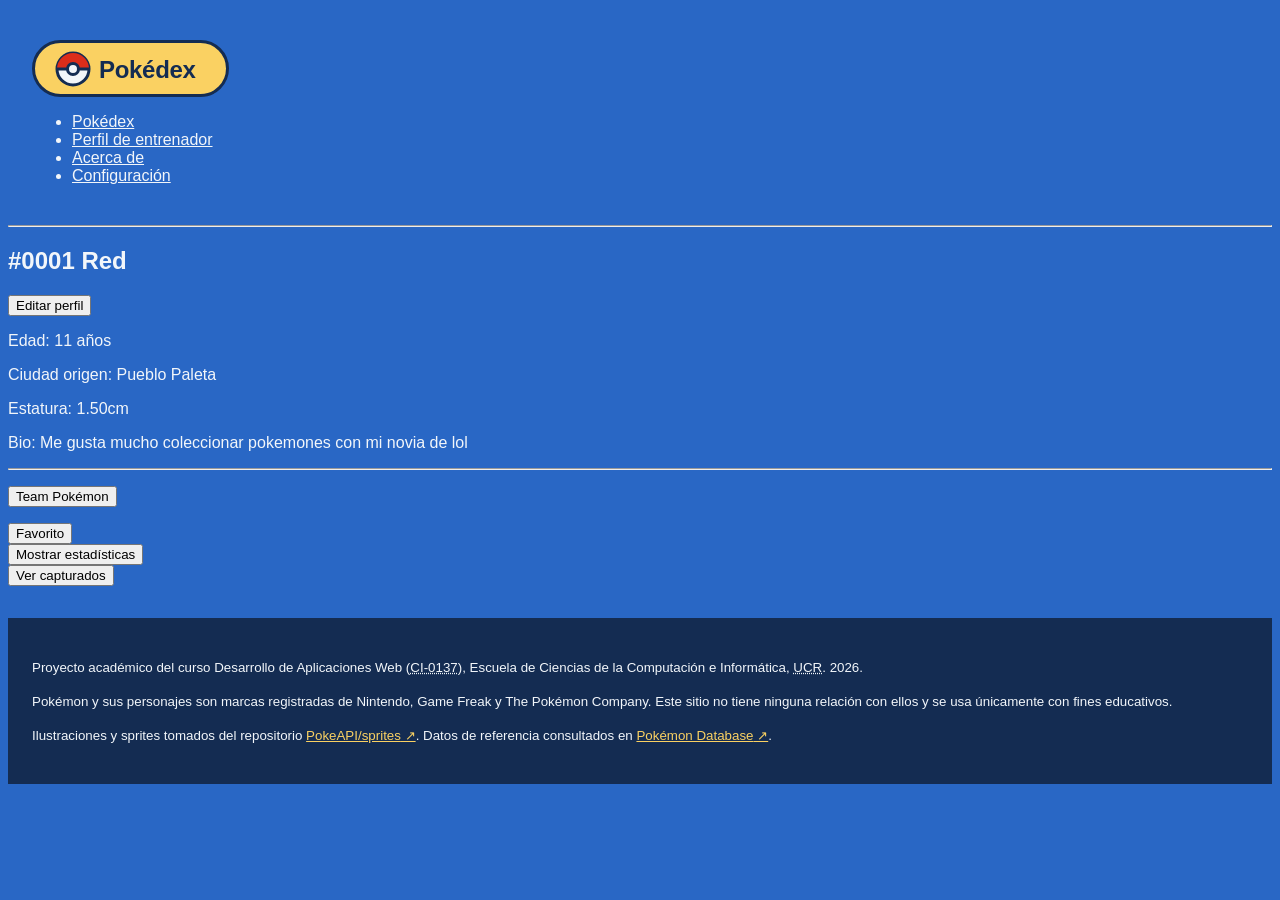
==== commit 7274c67a: "Más comentarios" ====
--- a/perfil.html
+++ b/perfil.html
@@ -1,3 +1,43 @@
+<!-- en el encabezado del perfil (<h2>#0001 Red</h2>) -->
+<!-- La página no tiene <h1>: la jerarquía arranca en <h2>. El nombre del entrenador
+     debería ser el título de primer nivel (<h1>) para no saltarse niveles. -->
+
+<!-- en los datos del perfil (<p>Edad: 11 años</p>, etc.) -->
+<!-- Los pares dato–valor (edad, ciudad, estatura) convienen marcarse como lista de
+     descripción (<dl> con <dt>/<dd>), p. ej. <dt>Edad</dt><dd>11 años</dd>, en vez de
+     párrafos sueltos. -->
+
+<!-- en los botones "Quitar" del equipo (command="show-modal") -->
+<!-- Estos botones usan command="show-modal" pero sin commandfor, así que no apuntan a
+     ningún diálogo y quedan rotos. Para el Lab 1 basta con type="button" (aún no hacen
+     nada). -->
+
+<!-- en el <title> (head) -->
+<!-- El <title> dice "Lista de Pokémon", pero esta es la página de perfil: debería ser
+     descriptivo y distinto del resto (p. ej. "Pokédex - Perfil de entrenador").
+     Falta también la meta description en los metadatos. -->
+
+<!-- en el formulario de editar (label for="nombre" / input id="nombre-entrenador") -->
+<!-- El <label for="nombre"> no coincide con el input, que tiene id="nombre-entrenador":
+     el for y el id deben ser iguales para que la etiqueta quede asociada. Además,
+     Biografía quedaría mejor como <textarea> que como <input>. -->
+
+<!-- en cada Pokémon del equipo (<li><section>...) [opcional] -->
+<!-- Cada tarjeta va dentro de una <section> sin encabezado propio; como ya están dentro
+     de una lista, el contenido puede ir directo en el <li> (o en un <article>). -->
+
+<!-- en el tipo de Pikachu (class="tipo tipo--eléctrico") -->
+<!-- La clase lleva tilde (tipo--eléctrico) pero en el CSS está sin tilde (.tipo--electrico),
+     así que no coincide y esa pastilla no toma su color. Debe ser tipo--electrico. -->
+
+<!-- en la sección .perfil (está antes de <main>) -->
+<!-- La tarjeta de perfil, que es el contenido principal de la página, quedó fuera de <main>.
+     Convendría moverla adentro para que la región principal contenga el contenido central. -->
+
+<!-- en el formulario de editar (label for="nombre" / input id="nombre-entrenador") -->
+<!-- El for del label no coincide con el id del input; deben ser iguales para que la etiqueta
+     quede asociada. -->
+
 <!DOCTYPE html>
 <html lang="es">
 <head>
@@ -8,17 +48,14 @@
   <link rel="icon" type="image/svg+xml" href="assets/pokeball.svg">
   <link rel="icon" type="image/png" href="assets/pokeball.png">
   <!-- favicon.ico vive en la raiz: el navegador lo pide solo, sin <link> -->
-
-  <!-- Link de conexion con fonts (Balsamiq Sans y Noto Sans) -->
-  <link rel="preconnect" href="https://fonts.googleapis.com">
-  <link rel="preconnect" href="https://fonts.gstatic.com" crossorigin>
-  <link rel="stylesheet" href="https://fonts.googleapis.com/css2?family=Balsamiq+Sans:ital,wght@0,400;0,700;1,400;1,700&family=Noto+Sans:ital,wght@0,100..900;1,100..900&display=swap">
-
+  
   <!-- Hoja de estilos del sitio. Mismo elemento <link> que el favicon;
   lo que cambia es rel, que dice qué relación tiene el archivo con el documento. -->
   <link rel="stylesheet" href="tokens.css">
   <link rel="stylesheet" href="styles.css">
 </head>
+
+
 
 <body>
     <header>
@@ -31,40 +68,22 @@
         <nav>
         <ul>
             <li><a href="index.html" accesskey="p">Pokédex</a></li>
-            <li><a href="perfil.html" aria-current="page">Perfil de entrenador</a></li>
+            <li><a href="perfil.html">Perfil de entrenador</a></li>
             <li><a href="acerca-de.html">Acerca de</a></li>
             <li><a href="configuracion.html">Configuración</a></li>
         </ul>
         </nav>
     </header>
-
-   <section class="perfil">
-    <img class="perfil__avatar" src="assets/imagen-trainer.png"
-        alt="Foto de perfil del entrenador" width="144" height="144">
-
-    <div class="perfil__info">
-        <h2>
-        <span class="perfil__insignia">#0001</span> Red
-        </h2>
-
-        <ul class="perfil__datos">
-        <li class="dato dato--edad"><span class="solo-lectores">Edad:</span> 20 años</li>
-        <li class="dato dato--lugar"><span class="solo-lectores">Ciudad:</span> Pueblo Desampa</li>
-        <li class="dato dato--estatura"><span class="solo-lectores">Estatura:</span> 1.70 m</li>
-        </ul>
-
-        <p>Entrenador de Pueblo Desampa que soñó…</p>
-    </div>
-
-    <button type="button" class="boton boton--rojo"
-            command="show-modal" commandfor="editar-perfil">
-        Editar perfil
-    </button>
-    </section>  
     <main> 
         <!-- Detalles del perfil-->
         <section>
+            <hr>
+            <h2>#0001 Red</h2>
             <!-- Para actualizar el perfil-->
+            <p><button type="button" command="show-modal" commandfor="editar-perfil">
+                    Editar perfil
+            </button></p>
+
             <dialog id="editar-perfil">
             <form method="dialog">
                 <h2>Editar perfil</h2>
@@ -102,130 +121,246 @@
                 </p>
             </form>
             </dialog>
+
+
+            <!-- Muestra los detalles del perfil-->
+            
+            <p>Edad: 11 años</p>
+            <p>Ciudad origen: Pueblo Paleta</p>
+            <p>Estatura: 1.50cm</p>
+            <p>Bio: Me gusta mucho coleccionar pokemones con mi novia de lol</p>
+            <hr>
         </section>
 
-    <!-- Secciones del perfil: tarjetas en dos columnas -->
-    <div class="secciones">
-
-    <!-- EQUIPO POKEMON ALE -->
-    <article class="tarjeta-seccion tarjeta-seccion--equipo">
-        <span class="tarjeta-seccion__icono"></span>
-
-        <div class="tarjeta-seccion__texto">
-            <h2 class="tarjeta-seccion__titulo">Equipo Pokémon</h2>
-            <p class="tarjeta-seccion__subtitulo">5 de 6 espacios ocupados</p>
-        </div>
-
-        <button type="button" class="boton boton--claro boton--circulo boton--flecha"
-                command="show-modal" commandfor="ver-equipo">
-            <span class="solo-lectores">Ver equipo</span>
+
+    <p><button type="button" command="show-modal" commandfor="ver-equipo">
+        Team Pokémon
+    </button></p>
+
+    
+    <dialog id="ver-equipo">
+        <h3>Team Pokémon</h3>
+        <p>5 de 6 espacios ocupados</p>
+        
+        <ul>
+            <li>
+                <section>
+                    <img class="pokemon-card__image" src="assets/bulbasaur.png" alt="Bulbasaur" width="96" height="96">
+                    <p>#001</p>
+                    <p>Bulbasaur</p>
+                    <p><button type="button" command="show-modal" >Quitar</button></p>
+            
+                </section>
+            </li>
+            <li>
+                <section>
+                    <img class="pokemon-card__image" src="assets/ivysaur.png" alt="Ivysaur" width="96" height="96">
+                    <p>#002</p>
+                    <p>Ivysaur</p>
+                    <p><button type="button" command="show-modal" >Quitar</button></p>
+            
+                </section>
+            </li>
+            <li>
+                <section>
+                    <img class="pokemon-card__image" src="assets/venusaur.png" alt="Venusaur" width="96" height="96">
+                    <p>#003</p>
+                    <p>Venusaur</p>
+                    <p><button type="button" command="show-modal" >Quitar</button></p>
+            
+                </section>
+            </li>
+            <li>
+                <section>
+                    <img class="pokemon-card__image" src="assets/charmander.png" alt="Charmander" width="96" height="96">
+                    <p>#004</p>
+                    <p>Charmander</p>
+                    <p><button type="button" command="show-modal" >Quitar</button></p>
+                </section>
+            </li>
+            <li>
+                <section>
+                    <img class="pokemon-card__image" src="assets/charmeleon.png" alt="Charmaleon" width="96" height="96">
+                    <p>#005</p>
+                    <p>Charmeleon</p>
+                    <p><button type="button" command="show-modal" >Quitar</button></p>
+                </section>
+            </li>
+            <li>
+                <section>
+                    <p>Espacio libre</p>
+                </section>
+            </li>
+        </ul>
+        
+        
+        <button type="button" command="close" commandfor="ver-equipo">Cerrar</button>
+        <button type="button" command="close" commandfor="ver-equipo">Agregar desde capturados</button>
+    </dialog>
+    
+
+    <!-- FAVORITOS (JAFFET) -->
+        <section id="PokemonFavoritos"> 
+            
+            <button  command="show-modal" commandfor="dialogoFav"> 
+                Favorito 
+            </button>
+            <dialog id="dialogoFav">
+                <h2>Favoritos</h2>
+                <section id="listaPokesFavInterna">
+                    <h3>N Pokemon marcados como favoritos</h3>
+                    <ul>
+                        <li>
+                            <img src="assets/bulbasaur.png" alt="Bulbasaur" width="96" height="96">
+                            <span>#001</span>
+                            <span>Bulbasaur</span>
+                            <button>Ver detalle</button>
+                            <button>Quitar Favorito</button>
+                        </li>
+                        <li>
+                            <img src="assets/ivysaur.png" alt="Ivysour" width="96" height="96">
+                            <span>#002</span>
+                            <span>Ivisour</span>
+                            <button>Ver detalle</button>
+                            <button>Quitar Favorito</button>
+                        </li>
+                        <li>
+                            <img src="assets/charizard.png" alt="Charizard" width="96" height="96">
+                            <span>#006</span>
+                            <span>Charizard</span>
+                            <button>Ver detalle</button>
+                            <button>Quitar Favorito</button>
+                        </li>
+                        <li>
+                            <img src="assets/squirtle.png" alt="Squirtle" width="96" height="96">
+                            <span>#007</span>
+                            <span>Squirtle</span>
+                            <button>Ver detalle</button>
+                            <button>Quitar Favorito</button>
+                        </li>
+                    </ul>
+                </section>
+                <button id="agregarCapturado" type="button">Agregar desde Capturados</button>
+                <button id="cerrarFav" command="close" commandfor="dialogoFav">Cerrar</button>
+            </dialog>
+        </section>
+        
+    <!-- ESTADÍSTICAS (SEBAS) -->
+    <section id="PokemonEstadisticas">
+        <button id="mostrarEstadisticas" type="button" command="show-modal" commandfor="dialogoEstadisticas">
+            Mostrar estadísticas
         </button>
 
-        <dialog id="ver-equipo" class="modal">
-            <div class="modal__encabezado">
-                <span class="tarjeta-seccion__icono"></span>
-                <h2 class="modal__titulo">Team Pokémon</h2>
-                <button type="button" class="boton boton--claro boton--circulo boton--cerrar"
-                        command="close" commandfor="ver-equipo">
-                    <span class="solo-lectores">Cerrar</span>
-                </button>
-            </div>
-
-            <div class="modal__contenido">
-                <p>5 de 6 espacios ocupados</p>
-
-                <ul class="equipo-grid">
-                    <li class="pokemon-card">
-                        <section>
-                            <img class="pokemon-card__image" src="assets/bulbasaur.png" alt="Bulbasaur" width="96" height="96">
-                            <p class="pokemon-card__number">#001</p>
-                            <p class="pokemon-card__name">Bulbasaur</p>
-                            <p>
-                                <span class="tipo tipo--planta">Planta</span>
-                                <span class="tipo tipo--veneno">Veneno</span>
-                            </p>
-                            <p><button type="button" class="boton boton--borde-rojo boton--chico">- Quitar</button></p>
-
-                        </section>
-                    </li>
-                    <li class="pokemon-card">
-                        <section>
-                            <img class="pokemon-card__image" src="assets/ivysaur.png" alt="Ivysaur" width="96" height="96">
-                            <p class="pokemon-card__number">#002</p>
-                            <p class="pokemon-card__name">Ivysaur</p>
-                            <p>
-                                <span class="tipo tipo--planta">Planta</span>
-                                <span class="tipo tipo--veneno">Veneno</span>
-                            </p>
-                            <p><button type="button" class="boton boton--borde-rojo boton--chico">- Quitar</button></p>
-                    
-                        </section>
-                    </li>
-                    <li class="pokemon-card">
-                        <section>
-                            <img class="pokemon-card__image" src="assets/charmander.png" alt="Charmander" width="96" height="96">
-                            <p class="pokemon-card__number">#004</p>
-                            <p class="pokemon-card__name">Charmander</p>
-                            <p>
-                                <span class="tipo tipo--fuego">Fuego</span>
-                            </p>
-                            <p><button type="button" class="boton boton--borde-rojo boton--chico">- Quitar</button></p>
-                    
-                        </section>
-                    </li>
-                    <li class="pokemon-card">
-                        <section>
-                            <img class="pokemon-card__image" src="assets/squirtle.png" alt="Squirtle" width="96" height="96">
-                            <p class="pokemon-card__number">#007</p>
-                            <p class="pokemon-card__name">Squirtle</p>
-                            <p>
-                                <span class="tipo tipo--agua">Agua</span>
-                            </p>
-                            <p><button type="button" class="boton boton--borde-rojo boton--chico">- Quitar</button></p>
-                        </section>
-                    </li>
-                    <li class="pokemon-card">
-                        <section>
-                            <img class="pokemon-card__image" src="assets/pikachu.png" alt="Pikachu" width="96" height="96">
-                            <p class="pokemon-card__number">#025</p>
-                            <p class="pokemon-card__name">Pikachu</p>
-                            <p>
-                                <span class="tipo tipo--eléctrico">Eléctrico</span>
-                            </p>
-                            <p><button type="button" class="boton boton--borde-rojo boton--chico">- Quitar</button></p>
-                        </section>
-                    </li>
-                    <li class="pokemon-card equipo-card--libre">
-                        <section>
-                            <button type="button" class="boton boton--claro boton--circulo boton--suma">
-                                <span class="solo-lectores">Agregar pokemon</span>
-                            </button>
-                            <p class="pokemon-card__name">Espacio libre</p>
-                        </section>
-                    </li>
-                </ul>
-            </div>
-            
-            <div class="modal__pie">
-                <button type="button" class="boton boton--primario">Agregar desde capturados</button>
-                <button type="button" class="boton boton--claro" command="close" commandfor="ver-equipo">Cerrar</button>
-            </div>
+        <dialog id="dialogoEstadisticas" aria-labelledby="tituloEstadisticas">
+            <h2 id="tituloEstadisticas">Estadísticas</h2>
+
+            <table>
+                <caption>Comparativa de  los Pokémon de tu equipo</caption>
+                <thead>
+                    <tr>
+                        <th scope="col">Pokémon</th>
+                        <th scope="col">PS</th>
+                        <th scope="col">ATQ</th>
+                        <th scope="col">DEF</th>
+                        <th scope="col">AT.ESP</th>
+                        <th scope="col">DEF.ESP</th>
+                        <th scope="col">VEL</th>
+                        <th scope="col">Total</th>
+                    </tr>
+                </thead>
+                <tbody>
+                    <tr>
+                        <th scope="row">
+                            <img src="assets/bulbasaur.png" alt="Imagen de Bulbasaur" width="32" height="32">
+                            Bulbasaur
+                        </th>
+                        <td>45</td>
+                        <td>49</td>
+                        <td>49</td>
+                        <td>65</td>
+                        <td>65</td>
+                        <td>45</td>
+                        <td>318</td>
+                    </tr>
+                    <tr>
+                        <th scope="row">
+                            <img src="assets/ivysaur.png" alt="Imagen de Ivysaur" width="32" height="32">
+                            Ivysaur
+                        </th>
+                        <td>60</td>
+                        <td>62</td>
+                        <td>63</td>
+                        <td>80</td>
+                        <td>80</td>
+                        <td>60</td>
+                        <td>405</td>
+                    </tr>
+                    <tr>
+                        <th scope="row">
+                            <img src="assets/venusaur.png" alt="Imagen de Venusaur" width="32" height="32">
+                            Venusaur
+                        </th>
+                        <td>80</td>
+                        <td>82</td>
+                        <td>83</td>
+                        <td>100</td>
+                        <td>100</td>
+                        <td>80</td>
+                        <td>525</td>
+                    </tr>
+                    <tr>
+                        <th scope="row">
+                            <img src="assets/charmander.png" alt="Imagen de Charmander" width="32" height="32">
+                            Charmander
+                        </th>
+                        <td>39</td>
+                        <td>52</td>
+                        <td>43</td>
+                        <td>60</td>
+                        <td>50</td>
+                        <td>65</td>
+                        <td>309</td>
+                    </tr>
+                    <tr>
+                        <th scope="row">
+                            <img src="assets/charmeleon.png" alt="Imagen de Charmeleon" width="32" height="32">
+                            Charmeleon
+                        </th>
+                        <td>58</td>
+                        <td>64</td>
+                        <td>58</td>
+                        <td>80</td>
+                        <td>65</td>
+                        <td>80</td>
+                        <td>405</td>
+                    </tr>
+                </tbody>
+                <tfoot>
+                    <tr>
+                        <th scope="row">Promedio del equipo</th>
+                        <td>56.4</td>
+                        <td>61.8</td>
+                        <td>59.2</td>
+                        <td>77</td>
+                        <td>72</td>
+                        <td>66</td>
+                        <td>392.4</td>
+                    </tr>
+                </tfoot>
+            </table>
+
+            <p>Valores base tomados de la Pokédex - la fila de totales resume el equipo completo.</p>
+
+            <button type="button" command="close" commandfor="dialogoEstadisticas">
+                Cerrar
+            </button>
         </dialog>
-    </article>
-
+    </section>
+    
     <!-- CAPTURADOS (FELI) -->
-    <article class="tarjeta-seccion tarjeta-seccion--capturados">
-        <span class="tarjeta-seccion__icono"></span>
-
-        <div class="tarjeta-seccion__texto">
-            <h2 class="tarjeta-seccion__titulo">Pokémon Capturados</h2>
-            <p class="tarjeta-seccion__subtitulo">10 capturados</p>
-        </div>
-
-        <button type="button" class="boton boton--claro boton--circulo boton--flecha"
-                command="show-modal" commandfor="ver-capturados">
-            <span class="solo-lectores">Ver Pokémon capturados</span>
-        </button>
+	<button type="button" command="show-modal" commandfor="ver-capturados">
+		Ver capturados
+	</button>
 
 	<dialog id="ver-capturados">
 		<h2>Pokémones capturados</h2>
@@ -363,240 +498,7 @@
 		<button type="button">Agregar al equipo</button>
 		<button type="button" command="close" commandfor="ver-capturados">Salir</button>
 	</dialog>
-    </article>
-
-    <!-- FAVORITOS JAFFET -->
-    <article class="tarjeta-seccion tarjeta-seccion--favoritos">
-        <span class="tarjeta-seccion__icono"></span>
-
-        <div class="tarjeta-seccion__texto">
-            <h2 class="tarjeta-seccion__titulo">Favoritos</h2>
-            <p class="tarjeta-seccion__subtitulo">4 Pokémon marcados</p>
-        </div>
-
-        <button type="button" class="boton boton--claro boton--circulo boton--flecha"
-                command="show-modal" commandfor="dialogoFav">
-            <span class="solo-lectores">Ver favoritos</span>
-        </button>
-
-        <dialog id="dialogoFav" class="modal">
-            <div class="modal__encabezado">
-            <span class="tarjeta-seccion__icono"></span>
-            <h2 class="modal__titulo">Favoritos</h2>
-            <button type="button" class="boton boton--claro boton--circulo boton--cerrar"
-                    command="close" commandfor="dialogoFav">
-                <span class="solo-lectores">Cerrar</span>
-            </button>
-        </div>
-
-            <div class="modal__contenido">
-            <p>4 Pokémon marcados como favoritos</p>
-
-            <ul class="modal__lista">
-                <li class="modal__fila">
-                    <span class="modal__estrella"></span>
-                    <img src="assets/bulbasaur.png" alt="" width="64" height="64">
-                    <div class="modal__texto">
-                        <span>Bulbasaur</span>
-                        <span class="pokemon-card__number">#001</span>
-
-                        <div>
-                            <span class="tipo tipo--planta">Planta</span>
-                            <span class="tipo tipo--veneno">Veneno</span>
-                        </div>
-                    </div>
-                    <button type="button" class="boton boton--borde-azul boton--chico">Ver detalle</button>
-                    <button type="button" class="boton boton--borde-rojo boton--chico">Quitar de favoritos X</button>
-                </li>
-
-                <li class="modal__fila">
-                    <span class="modal__estrella"></span>
-                    <img src="assets/ivysaur.png" alt="" width="64" height="64">
-                    <div class="modal__texto">
-                        <span>Ivysaur</span>
-                        <span class="pokemon-card__number">#002</span>
-
-                        <div>
-                            <span class="tipo tipo--planta">Planta</span>
-                            <span class="tipo tipo--veneno">Veneno</span>
-                        </div>
-                    </div>
-                    <button type="button" class="boton boton--borde-azul boton--chico">Ver detalle</button>
-                    <button type="button" class="boton boton--borde-rojo boton--chico">Quitar de favoritos X</button>
-                </li>
-
-                <li class="modal__fila">
-                    <span class="modal__estrella"></span>
-                    <img src="assets/charizard.png" alt="" width="64" height="64">
-                    <div class="modal__texto">
-                        <span>Charizard</span>
-                        <span class="pokemon-card__number">#006</span>
-
-                        <div>
-                            <span class="tipo tipo--fuego">Fuego</span>
-                            <span class="tipo tipo--volador">Volador</span>
-                        </div>
-                    </div>
-                    <button type="button" class="boton boton--borde-azul boton--chico">Ver detalle</button>
-                    <button type="button" class="boton boton--borde-rojo boton--chico">Quitar de favoritos X</button>
-                </li>
-
-                <li class="modal__fila">
-                    <span class="modal__estrella"></span>
-                    <img src="assets/squirtle.png" alt="" width="64" height="64">
-                    <div class="modal__texto">
-                        <span>Squirtle</span>
-                        <span class="pokemon-card__number">#007</span>
-
-                        <div>
-                            <span class="tipo tipo--agua">Agua</span>
-                        </div>
-                    </div>
-                    <button type="button" class="boton boton--borde-azul boton--chico">Ver detalle</button>
-                    <button type="button" class="boton boton--borde-rojo boton--chico">Quitar de favoritos X</button>
-                </li>
-            </ul>
-            </div>
-
-            <div class="modal__pie">
-            <button type="button" class="boton boton--primario">Agregar desde capturados</button>
-            <button type="button" class="boton boton--claro"    
-                    command="close" commandfor="dialogoFav">Cerrar</button>
-            </div>
-        </dialog>
-    </article>
-
-    <!-- ESTADÍSTICAS (SEBAS) -->
-    <article class="tarjeta-seccion tarjeta-seccion--estadisticas">
-        <span class="tarjeta-seccion__icono"></span>
-
-        <div class="tarjeta-seccion__texto">
-            <h2 class="tarjeta-seccion__titulo">Estadísticas</h2>
-            <p class="tarjeta-seccion__subtitulo">Comparativa de tu equipo</p>
-        </div>
-
-        <button type="button" class="boton boton--claro boton--circulo boton--flecha"
-                command="show-modal" commandfor="dialogoEstadisticas">
-            <span class="solo-lectores">Ver estadísticas</span>
-        </button>
-
-        <dialog id="dialogoEstadisticas" class="modal modal--estadisticas" aria-labelledby="tituloEstadisticas">
-            <div class="modal__encabezado">
-                <span class="tarjeta-seccion__icono"></span>
-                <h2 class="modal__titulo" id="tituloEstadisticas">Estadísticas</h2>
-                <button type="button" class="boton boton--claro boton--circulo boton--cerrar"
-                        command="close" commandfor="dialogoEstadisticas">
-                    <span class="solo-lectores">Cerrar</span>
-                </button>
-            </div>
-
-            <div class="modal__contenido">
-                <table class="stats-table stats-table--equipo">
-                    <caption>Comparativa de los Pokémon de tu equipo</caption>
-                    <thead>
-                        <tr>
-                            <th scope="col">Pokémon</th>
-                            <th scope="col">PS</th>
-                            <th scope="col">ATQ</th>
-                            <th scope="col">DEF</th>
-                            <th scope="col">AT.ESP</th>
-                            <th scope="col">DEF.ESP</th>
-                            <th scope="col">VEL</th>
-                            <th scope="col">Total</th>
-                        </tr>
-                    </thead>
-                    <tbody>
-                        <tr>
-                            <th scope="row">
-                                <img src="assets/bulbasaur.png" alt="" width="32" height="32">
-                                Bulbasaur
-                            </th>
-                            <td>45</td>
-                            <td>49</td>
-                            <td>49</td>
-                            <td>65</td>
-                            <td>65</td>
-                            <td>45</td>
-                            <td><span class="stats-table__pastilla">318</span></td>
-                        </tr>
-                        <tr>
-                            <th scope="row">
-                                <img src="assets/ivysaur.png" alt="" width="32" height="32">
-                                Ivysaur
-                            </th>
-                            <td>60</td>
-                            <td>62</td>
-                            <td>63</td>
-                            <td>80</td>
-                            <td>80</td>
-                            <td>60</td>
-                            <td><span class="stats-table__pastilla">405</span></td>
-                        </tr>
-                        <tr>
-                            <th scope="row">
-                                <img src="assets/venusaur.png" alt="" width="32" height="32">
-                                Venusaur
-                            </th>
-                            <td class="stats-table__max">80</td>
-                            <td class="stats-table__max">82</td>
-                            <td class="stats-table__max">83</td>
-                            <td class="stats-table__max">100</td>
-                            <td class="stats-table__max">100</td>
-                            <td class="stats-table__max">80</td>
-                            <td><span class="stats-table__pastilla">525</span></td>
-                        </tr>
-                        <tr>
-                            <th scope="row">
-                                <img src="assets/charmander.png" alt="" width="32" height="32">
-                                Charmander
-                            </th>
-                            <td>39</td>
-                            <td>52</td>
-                            <td>43</td>
-                            <td>60</td>
-                            <td>50</td>
-                            <td>65</td>
-                            <td><span class="stats-table__pastilla">309</span></td>
-                        </tr>
-                        <tr>
-                            <th scope="row">
-                                <img src="assets/charmeleon.png" alt="" width="32" height="32">
-                                Charmeleon
-                            </th>
-                            <td>58</td>
-                            <td>64</td>
-                            <td>58</td>
-                            <td>80</td>
-                            <td>65</td>
-                            <td class="stats-table__max">80</td>
-                            <td><span class="stats-table__pastilla">405</span></td>
-                        </tr>
-                    </tbody>
-                    <tfoot>
-                        <tr class="stats-table__total">
-                            <th scope="row">Promedio del equipo</th>
-                            <td>56.4</td>
-                            <td>61.8</td>
-                            <td>59.2</td>
-                            <td>77</td>
-                            <td>72</td>
-                            <td>66</td>
-                            <td>392.4</td>
-                        </tr>
-                    </tfoot>
-                </table>
-
-                <p class="modal__nota">Valores base tomados de la Pokédex · la fila de totales resume el equipo completo.</p>
-            </div>
-
-            <div class="modal__pie">
-                <button type="button" class="boton boton--primario"
-                        command="close" commandfor="dialogoEstadisticas">Cerrar</button>
-            </div>
-        </dialog>
-    </article>
-    </div>
-
+        
     </main>
     <footer>
     <p><small>Proyecto académico del curso Desarrollo de Aplicaciones Web
@@ -616,4 +518,4 @@
 	</footer>
 </body>
 
-</html>+</html>
--- a/styles.css
+++ b/styles.css
@@ -1,16 +1,21 @@
+
+/* en los íconos ::before (.dato--*, .tarjeta-seccion--*, .boton--flecha, .modal__estrella) */
+/* Los íconos se cargan como PNG (icono-ciudad.png, icono-flecha.png...). El enunciado
+   pide SVG descargados de Figma: escalan sin perder nitidez y pesan menos. Conviene
+   reemplazar los PNG por SVG (como ya se hizo con icono-stats.svg). */
+
+/* en .secciones (grid-template-columns: 1fr 1fr y el @media >= 40rem con repeat(2,1fr)) */
+/* Tanto la base como la media query dejan 2 columnas, así que nunca baja a 1 en pantallas
+   angostas. Si la idea es 2×2 en escritorio y 1 columna en móvil, la base debería ser una
+   columna y el @media poner las dos. */
+
+
 /* ==========================================================================
    Pokédex — CI-0137
-   Hoja de estilos del sitio — versión moderna
-
-   Mantiene la estructura y los nombres de clase de la versión anterior
-   (clases 3 a 6: base, flexbox, grid, contenedores) y le suma una capa
-   visual: sombras en capas, esquinas redondeadas, tipografía con carácter,
-   transiciones y animaciones de entrada. Los colores y medidas salen de
-   tokens.css, que se enlaza antes que este archivo.
-
-   Regla de la casa para el movimiento: toda animación es decoración, nunca
-   información. Por eso al final hay un bloque que las apaga para quien
-   tiene activado "reducir movimiento" en su sistema (sección 12).
+   Hoja de estilos del sitio
+
+   Los colores y las medidas salen de tokens.css, que se enlaza antes que
+   este archivo.
    ========================================================================== */
 
 
@@ -18,98 +23,55 @@
    1. Base
    -------------------------------------------------------------------------- */
 
+/* El asterisco son todos los elementos; los dos pseudo-elementos se agregan
+   aparte porque el asterisco no los alcanza.
+
+   border-box hace que width incluya el relleno y el borde, en vez de medir
+   solo el contenido. Sin esto, una caja de width: 300px con padding: 20px y
+   border: 2px mide 344 en pantalla. */
 *,
 *::before,
 *::after {
   box-sizing: border-box;
 }
 
-/* El fondo azul lleva un brillo radial arriba a la izquierda: con un solo
-   degradado ya deja de verse como un color plano. El color sólido va
-   después de la coma como "plan B" (así se pinta mientras carga). */
+/* Estas tres propiedades se heredan: declaradas una vez en body bajan solas
+   a toda la página. Regla para acordarse: lo que tiene que ver con el texto
+   se hereda; lo que tiene que ver con la caja no. */
 body {
-  margin: 0;
-  min-height: 100dvh;
-  font-family: var(--fuente-texto);
-  line-height: 1.55;
-  background:
-    radial-gradient(60rem 32rem at 12% -8%, var(--azul-claro) 0, transparent 70%),
-    var(--azul);
-  background-attachment: fixed;
+  font-family: Verdana, Geneva, sans-serif;
+  background: var(--azul);
   color: var(--blanco);
 }
 
-/* Marca de agua: una pokébola gigante, en contorno, casi transparente,
-   pegada a la esquina inferior derecha. Es un pseudo-elemento (no una
-   <img>) porque es pura decoración: no debe existir para un lector de
-   pantalla. pointer-events: none deja pasar los clics a lo que hay debajo. */
-body::before {
-  content: "";
-  position: fixed;
-  right: -10rem;
-  bottom: -10rem;
-  width: 34rem;
-  height: 34rem;
-  z-index: -1;
-  pointer-events: none;
-  opacity: .09;
-  background: url("data:image/svg+xml,%3Csvg xmlns='http://www.w3.org/2000/svg' viewBox='0 0 64 64' fill='none' stroke='%23fff' stroke-width='3'%3E%3Ccircle cx='32' cy='32' r='29'/%3E%3Cpath d='M3 32h58'/%3E%3Ccircle cx='32' cy='32' r='10'/%3E%3C/svg%3E") center / contain no-repeat;
-}
-
-h1, h2, h3 {
-  font-family: var(--fuente-titulo);
-  font-weight: 600;
-  line-height: 1.15;
-}
-
+/* Los enlaces no toman el color de body: un valor heredado pierde contra
+   cualquier regla que apunte directamente al elemento, y la hoja del
+   navegador tiene una para "a". Hay que decírselo aparte. */
 a {
   color: var(--blanco);
 }
 
-img {
-  max-width: 100%;
-  height: auto;
-}
-
-/* Foco visible: doble señal (contorno + separación). Amarillo sobre el azul
-   y el navy; sobre superficies claras se cambia a azul oscuro (sección 11),
-   porque amarillo sobre blanco casi no se ve. */
-:focus-visible {
-  outline: 3px solid var(--amarillo);
-  outline-offset: 3px;
-}
-
-/* Lo que leen los lectores de pantalla pero no se dibuja. */
-.solo-lectores {
-  position: absolute;
-  width: 1px;
-  height: 1px;
-  overflow: hidden;
-  clip-path: inset(50%);
-  white-space: nowrap;
-}
-
 
 /* --------------------------------------------------------------------------
    2. Logo
    -------------------------------------------------------------------------- */
 
-/* La pastilla amarilla la dibuja el CSS; el SVG solo trae pokébola y nombre.
-   Ahora con un "canto" inferior más oscuro (inset shadow) que le da
-   volumen de botón físico, y un saltito al pasar el mouse. */
+/* La pastilla amarilla no está dentro de la imagen: la dibuja el CSS acá.
+
+   display: inline-block es necesario porque un enlace es un elemento de
+   línea, y a esos el relleno vertical no les agranda la caja: el amarillo se
+   derramaría sobre las líneas de arriba y abajo. inline-block se comporta
+   como caja sin dejar de acomodarse en la línea.
+
+   line-height: 0 saca el hueco que deja la línea base del texto debajo de la
+   imagen. Sin eso la pastilla se ve descentrada. */
 .logo {
   display: inline-block;
   background: var(--amarillo);
+  border: var(--borde) solid var(--navy);
   border-radius: var(--radio-pastilla);
   padding: 0.35rem 1.1rem;
   line-height: 0;
-  box-shadow: inset 0 -3px 0 var(--amarillo-borde), var(--sombra-1);
-  transition: transform var(--dur) var(--ease), box-shadow var(--dur) var(--ease);
-}
-
-.logo:hover {
-  transform: translateY(-2px) rotate(-1.5deg);
-  box-shadow: inset 0 -3px 0 var(--amarillo-borde), var(--sombra-2);
 }
 
 
@@ -117,111 +79,48 @@
    3. Lista de Pokémon
    -------------------------------------------------------------------------- */
 
+/* La viñeta y la sangría son dos cosas distintas que pone el navegador.
+   Quitar una no quita la otra. */
 .pokemon-list {
-  display: grid;
-  grid-template-columns: repeat(auto-fit, minmax(14rem, 1fr));
-  gap: 1.25rem;
   list-style: none;
   padding-left: 0;
 }
 
-/* La tarjeta:
-   - fondo con degradado casi imperceptible (blanco → gris azulado) que
-     evita el "plano de papel";
-   - sombra en capas (--sombra-2) y filo de luz arriba (--brillo);
-   - borde fino translúcido en vez del amarillo grueso de antes; el amarillo
-     ahora aparece en la pastilla del número y en el hover. */
+/* Las cuatro capas de la caja, en orden de adentro hacia afuera: contenido,
+   relleno, borde y margen.
+
+   El relleno está adentro y se pinta con el fondo; el margen está afuera y
+   siempre es transparente. Por eso el relleno separa el texto del borde, y el
+   margen separa una tarjeta de la siguiente.
+
+   Ojo: entre dos tarjetas no hay 2rem de separación sino 1rem. Los márgenes
+   verticales adyacentes no se suman, se fusionan y gana el mayor. A eso se le
+   llama colapso de márgenes, y es a propósito. */
 .pokemon-card {
-  position: relative;
-  container-type: inline-size;
-  text-align: center;
+  background: var(--blanco);
   color: var(--navy);
-  background: linear-gradient(180deg, #fff, var(--blanco));
-  border: 2px solid rgba(255, 255, 255, .8);
-  border-radius: var(--radio-lg);
-  padding: 1rem 1rem 1.25rem;
-  box-shadow: var(--sombra-2), var(--brillo);
-  transition: box-shadow var(--dur) var(--ease), border-color var(--dur);
-}
-
-/* Cada tarjeta entra un poquito después que la anterior (efecto cascada).
-   --n es una variable propia: la regla de arriba la lee con calc(). */
-.pokemon-card:nth-child(2)  { --n: 1; }
-.pokemon-card:nth-child(3)  { --n: 2; }
-.pokemon-card:nth-child(4)  { --n: 3; }
-.pokemon-card:nth-child(5)  { --n: 4; }
-.pokemon-card:nth-child(6)  { --n: 5; }
-.pokemon-card:nth-child(7)  { --n: 6; }
-.pokemon-card:nth-child(8)  { --n: 7; }
-.pokemon-card:nth-child(9)  { --n: 8; }
-.pokemon-card:nth-child(10) { --n: 9; }
-.pokemon-card:nth-child(n+11) { --n: 10; }
-
-/* Toda la tarjeta es el enlace: display: block lo estira, y así el
-   área clicable es la tarjeta entera, no solo el texto. */
-.pokemon-card__link {
-  display: block;
-  text-decoration: none;
-  border-radius: var(--radio-lg);
-}
-
-/* El sprite vive sobre la zona de rayitas del mockup, con un círculo blanco
-   de luz detrás. La sombra proyectada (drop-shadow) sigue la silueta del
-   PNG, a diferencia de box-shadow que siempre dibuja un rectángulo. */
-.pokemon-card__image {
-  display: block;
-  margin: 0 auto 0.6rem;
-  width: 100%;
-  max-width: 9.5rem;
-  padding: 0.75rem;
-  aspect-ratio: 1 / 1;
-  object-fit: contain;
-  border-radius: 1.25rem;
-  background: var(--sprite-zona);
-  filter: drop-shadow(0 8px 8px rgba(20, 44, 82, .25));
-  transition: transform .35s var(--ease);
-}
-
-.pokemon-card__insignia {
-  position: absolute;
-  top: -10px;
-  right: -8px;
-  z-index: 2;
-  background: var(--rojo);
-  color: var(--blanco);
-  font-size: 0.72rem;
-  font-weight: 700;
-  text-transform: uppercase;
-  letter-spacing: 0.06em;
-  padding: 0.2rem 0.6rem;
-  border-radius: var(--radio-pastilla);
-  box-shadow: var(--sombra-1);
-}
-
-.pokemon-card__number {
-  display: inline-block;
-  background: var(--amarillo);
-  color: var(--navy);
-  border-radius: var(--radio-pastilla);
-  padding: 0.2rem 0.7rem;
-  font-family: var(--fuente-titulo);
-  font-size: 0.85rem;
-  font-weight: 600;
-  box-shadow: inset 0 -2px 0 var(--amarillo-borde);
-  margin-bottom: 0.4rem;
-}
-
-.pokemon-card__name {
-  display: block;
-  font-family: var(--fuente-titulo);
-  font-size: 1.15rem;
-  font-weight: 600;
-}
-
+  border: var(--borde) solid var(--amarillo-borde);
+  border-radius: var(--radio);
+  padding: 1rem;
+  margin-bottom: 1rem;
+}
+
+/* El color se hereda dentro de la tarjeta, pero el enlace no lo toma */
 .pokemon-card a {
   color: var(--navy);
 }
 
+.pokemon-card__number {
+  color: #60646A;
+  font-size: 0.85rem;
+}
+
+.pokemon-card__name {
+  font-weight: bold;
+}
+
+/* La paginación ya lleva el número en el texto del enlace: el marcador del
+   <ol> lo estaba repitiendo. */
 .paginacion {
   list-style: none;
   padding-left: 0;
@@ -229,1149 +128,96 @@
 
 
 /* --------------------------------------------------------------------------
-   4. Disposición con Flexbox
-   -------------------------------------------------------------------------- */
-
-/* Encabezado pegajoso (position: sticky): se queda arriba mientras se hace
-   scroll. Fondo con degradado + sombra que lo despega del contenido.
-   Base móvil: apilado y centrado. */
-header {
-  position: sticky;
-  top: 0;
-  z-index: 10;
-  display: flex;
-  flex-direction: column;
-  align-items: center;
-  text-align: center;
-  gap: 0.75rem;
-  padding: 0.75rem 1.5rem;
-  background: linear-gradient(180deg, #2A66C0, var(--azul-borde));
-  border-bottom: 1px solid rgba(255, 255, 255, .18);
-  box-shadow: 0 8px 24px -8px rgba(20, 44, 82, .55);
-}
-
-@media (width >= 40rem) {
-  header {
-    flex-direction: row;
-    justify-content: space-between;
-    text-align: left;
-    padding-inline: 3rem;
-  }
-}
-
-header p { margin: 0; }
-
-.header__acciones {
-  display: flex;
-  justify-content: center;
-  align-items: center;
-  gap: 1rem 1.5rem;
-}
-
-.contador {
-  background: var(--amarillo);
-  color: var(--navy);
-  font-size: 0.85rem;
-  font-weight: 700;
-  padding: 0.3rem 0.9rem;
-  border-radius: var(--radio-pastilla);
-  white-space: nowrap;
-}
-
-/* Menú en píldoras. El enlace de la página actual lleva aria-current="page"
-   en el HTML, y el CSS se engancha de ESE atributo: así lo que ve la vista
-   y lo que anuncia el lector de pantalla salen de la misma fuente. */
-header nav ul {
-  display: flex;
-  flex-wrap: wrap;
-  justify-content: center;
-  gap: 0.25rem;
-  list-style: none;
-  margin: 0;
-  padding: 0;
-}
-
-header nav a {
-  display: block;
-  padding: 0.5rem 1.1rem;
-  border-radius: var(--radio-pastilla);
-  font-weight: 600;
-  text-decoration: none;
-  transition: background var(--dur), transform var(--dur) var(--ease);
-}
-
-header nav a:hover {
-  background: rgba(255, 255, 255, .16);
-  transform: translateY(-1px);
-}
-
-header nav a[aria-current] {
-  background: var(--amarillo);
-  color: var(--navy);
-  font-weight: 700;
-  box-shadow: 0 4px 10px -2px rgba(0, 0, 0, .35);
-}
-
-/* Carrusel: columna en móvil, fila desde tablet. La pokébola activa es más
-   grande, "respira" con un halo pulsante y las otras se aclaran al pasar
-   el mouse. */
-.carrusel {
-  display: flex;
-  flex-direction: column;
-  align-items: center;
-  gap: 0.75rem;
-  list-style: none;
-  padding-left: 0;
-}
-
-@media (width >= 40rem) {
-  .carrusel {
-    flex-direction: row;
-    justify-content: center;
-    gap: 1.25rem;
-  }
-}
-
-.carrusel__item img {
-  display: block;
-  opacity: .75;
-  transition: transform var(--dur) var(--ease), opacity var(--dur);
-}
-
-.carrusel__item a:hover img,
-.carrusel__item a:focus-visible img {
-  opacity: 1;
-  transform: scale(1.25) rotate(-12deg);
-}
-
-.carrusel__item--activo img {
-  opacity: 1;
-  border-radius: 50%;
-  animation: latido 2.2s ease-in-out infinite;
-}
-
-#carrusel h2 {
-  margin: 0 0 .5rem;
-  text-align: center;
-  font-size: .85rem;
-  text-transform: uppercase;
-  letter-spacing: .12em;
-  color: var(--crema);
-}
-
-.paginacion {
-  display: flex;
-  justify-content: center;
-  gap: 0.5rem;
-}
-
-.paginacion a {
-  display: grid;
-  place-items: center;
-  width: 2.75rem;                 /* 44px: tamaño mínimo cómodo para el dedo */
-  height: 2.75rem;
-  border-radius: 50%;
+   4. Tabla de estadísticas
+   -------------------------------------------------------------------------- */
+
+/* Por defecto cada celda tiene su propio borde y hay separación entre ellas,
+   así que donde dos celdas se tocan aparecen dos líneas. collapse las fusiona
+   en una sola. */
+.stats-table {
+  border-collapse: collapse;
   background: var(--blanco);
   color: var(--navy);
-  font-family: var(--fuente-titulo);
-  font-weight: 600;
-  text-decoration: none;
-  box-shadow: var(--sombra-1);
-  transition: transform var(--dur) var(--ease), background var(--dur);
-}
-
-.paginacion a:hover {
-  transform: translateY(-3px);
-  background: var(--crema);
-}
-
-.paginacion a[aria-current] {
-  background: var(--amarillo);
-  box-shadow: inset 0 -3px 0 var(--amarillo-borde), var(--sombra-1);
-}
-
-
-/* --------------------------------------------------------------------------
-   4b. Buscador
-   -------------------------------------------------------------------------- */
-
-/* El <section id="buscador"> y el <form> comparten la clase .buscador (así
-   venía del HTML). Para distinguirlos se usa la etiqueta: section.buscador
-   es el panel de vidrio; form.buscador solo organiza el interior. */
-section.buscador {
-  padding: 1.25rem 1.5rem 1.5rem;
-  margin-bottom: 2rem;
-  background: rgba(255, 255, 255, .10);
-  border: 1px solid rgba(255, 255, 255, .28);
-  border-radius: var(--radio-lg);
-  backdrop-filter: blur(10px);
-  box-shadow: var(--sombra-2);
-}
-
-section.buscador h2 {
-  margin: 0;
-  font-size: 1.4rem;
-}
-
-section.buscador > p {
-  margin: .25rem 0 1rem;
-  color: var(--crema);
-}
-
-.buscador fieldset {
-  display: flex;
-  flex-wrap: wrap;
-  align-items: center;
-  gap: 0.75rem;
-  border: 0;
-  margin: 0;
-  padding: 0;
-}
-
-.buscador legend {
-  padding: 0;
-  margin-bottom: .75rem;
-  font-weight: 700;
-  font-size: .8rem;
-  text-transform: uppercase;
-  letter-spacing: .1em;
-  color: var(--crema);
-}
-
-.buscador label {
-  font-weight: 600;
-}
-
-/* Campos claros con esquinas de pastilla. El foco los "enciende" con un
-   halo amarillo (box-shadow) además del contorno. */
-.buscador input[type="search"],
-.buscador select {
-  font: inherit;
-  color: var(--navy);
-  background: #fff;
-  border: 2px solid transparent;
-  border-radius: var(--radio-pastilla);
-  padding: 0.6rem 1rem;
-  box-shadow: var(--sombra-1);
-  transition: border-color var(--dur), box-shadow var(--dur);
-}
-
-.buscador input[type="search"] {
-  flex: 1 1 12rem;
-}
-
-.buscador input:focus-visible,
-.buscador select:focus-visible {
-  outline: none;
-  border-color: var(--amarillo);
-  box-shadow: 0 0 0 4px rgba(250, 209, 98, .45);
-}
-
-/* accent-color pinta checkboxes y radios con un color de marca sin tener
-   que reconstruirlos. Una línea, todo el sitio. */
-.buscador input[type="checkbox"],
-.buscador input[type="radio"] {
-  accent-color: var(--amarillo);
-  width: 1.15rem;
-  height: 1.15rem;
-}
-
-.buscador p {
-  margin: 0;
-}
-
-
-/* --------------------------------------------------------------------------
-   4c. Botones (reutilizables en todo el sitio)
-   -------------------------------------------------------------------------- */
-
-/* Una sola clase base (.boton) y variantes con modificadores (--rojo...),
-   la convención BEM que ya usan las tarjetas. Sirve igual para <button> y
-   para <a>. Alto mínimo de 44px para que sean cómodos en pantallas táctiles. */
-.boton {
-  display: inline-flex;
-  align-items: center;
-  justify-content: center;
-  gap: 0.5rem;
-  min-height: 2.75rem;
-  padding: 0 1.4rem;
-  font: inherit;
-  font-weight: 700;
-  text-decoration: none;
-  white-space: nowrap;
-  cursor: pointer;
-  border: 2px solid transparent;
-  border-radius: var(--radio-pastilla);
-  transition: transform var(--dur) var(--ease), box-shadow var(--dur) var(--ease), background var(--dur);
-}
-
-.boton:hover  { 
-  transform: translateY(-2px); 
-  /*box-shadow: 0 12px 20px -4px rgba(220, 45, 26, 0.55) para no pintar todos rojos*/ 
-}
-
-.boton:active { transform: translateY(1px) scale(.98); }
-
-.boton--primario {
-  background: var(--azul);
-  color: #fff;
-  box-shadow: 0 8px 18px -4px rgba(41, 103, 197, .6), inset 0 1px 0 rgba(255, 255, 255, .25);
-}
-
-.boton--rojo {
-  background: var(--rojo);
-  color: #fff;
-  box-shadow: 0 8px 16px -4px rgba(220, 45, 26, 0.5); /**sombra de boton*/
-}
-
-.boton--claro {
-  background: #fff;
-  color: var(--navy);
-  border-color: #C7D5E8;
-}
-
-.boton--borde-azul {
-  background: #fff;
-  color: var(--azul);
-  border-color: var(--azul);
-}
-
-.boton--borde-rojo {
-  background: #fff;
-  color: var(--rojo);
-  border-color: var(--rojo);
-}
-
-.boton--chico {
-  min-height: 2.25rem;
-  padding: 0 1rem;
-  font-size: .9rem;
-}
-
-.boton svg {
-  flex-shrink: 0;
-}
-
-
-/* --------------------------------------------------------------------------
-   5. Tabla de estadísticas
-   -------------------------------------------------------------------------- */
-
-/* Antes: border-collapse: collapse (una sola línea entre celdas). Ahora la
-   tabla tiene esquinas redondeadas, y border-radius NO funciona en tablas
-   colapsadas. Por eso pasa a separate con border-spacing: 0 (sin huecos
-   entre celdas) y las líneas las ponen los border-top de cada celda. */
-.stats-table {
-  width: 100%;
-  border-collapse: separate;
-  border-spacing: 0;
-  background: #fff;
-  color: var(--navy);
-  border-radius: 1.25rem;
-  overflow: hidden;
-  box-shadow: var(--sombra-2);
-}
-
-/* El caption es la primera franja de la tabla: se pinta del mismo crema que
-   el encabezado y lleva relleno suficiente para no chocar con las esquinas
-   redondeadas (el overflow: hidden de arriba las recorta). */
-.stats-table caption {
-  padding: 1rem 1.25rem .25rem;
-  text-align: left;
-  font-weight: 700;
-  color: var(--tinta-suave);
-  background: var(--crema);
-}
-
+}
+
+/* La coma es una lista de selectores: aplicá esto a los dos. */
 .stats-table th,
 .stats-table td {
-  border-top: 1px solid var(--linea);
-  padding: 0.75rem;
+  border: 1px solid var(--pista);
+  padding: 0.5rem 0.75rem;
   text-align: center;
 }
 
-.stats-table thead th {
-  border-top: 0;
+.stats-table__total {
+  font-weight: bold;
   background: var(--crema);
-  font-size: .85rem;
-}
-
-.stats-table td {
-  font-family: var(--fuente-titulo);
-  font-size: 1.35rem;
-  font-weight: 600;
-  font-variant-numeric: tabular-nums;
-}
-
-/* La barra bajo cada número: mide (valor / 130) del carril. El valor viene
-   del HTML como variable propia (style="--valor: 44"), así el número y la
-   barra jamás se desincronizan. Cada columna toma un color de stat, y
-   "llenar" la anima de 0 a su largo al cargar. */
-.stats-table tbody td::after {
-  content: "";
-  display: block;
-  height: .4rem;
-  margin: .4rem auto 0;
-  width: 100%;
-  max-width: 5rem;
-  border-radius: var(--radio-pastilla);
-  background:
-    linear-gradient(var(--color-stat, var(--stat-ps)) 0 0) left / calc(var(--valor, 0) / 130 * 100%) 100% no-repeat,
-    var(--pista);
-  animation: llenar 1s var(--ease) .3s backwards;
-}
-
-.stats-table tbody td:nth-child(1) { --color-stat: var(--stat-ps); }
-.stats-table tbody td:nth-child(2),
-.stats-table tbody td:nth-child(4) { --color-stat: var(--stat-ataque); }
-.stats-table tbody td:nth-child(3),
-.stats-table tbody td:nth-child(5) { --color-stat: var(--stat-defensa); }
-.stats-table tbody td:nth-child(6) { --color-stat: var(--stat-velocidad); }
-
-.stats-table__total,
-.stats-table__total td {
-  font-weight: 700;
-  background: var(--amarillo);
-  font-size: 1.15rem;
-}
-
-
-/* --------------------------------------------------------------------------
-   6. Encabezado y pie — layout general de la página
-   -------------------------------------------------------------------------- */
-
-main {
-  max-width: 75rem;
-  margin: 0 auto;
-  padding: 1.5rem 1rem;
-}
-
-@media (width >= 64rem) {
-  main {
-    padding: 2rem;
-  }
-}
-
-h1 {
-  font-size: clamp(1.75rem, 4vw, 2.75rem);
-  font-weight: 700;
-}
-
+}
+
+
+/* --------------------------------------------------------------------------
+   5. Encabezado y pie
+   -------------------------------------------------------------------------- */
+
+/* Sin clase: header y footer ya se identifican por su propia etiqueta. Esa es
+  la ventaja de haber usado HTML semántico en vez de div para todo. */
+header {
+  padding: 1rem 1.5rem;
+}
+
+/* Acá se ve la diferencia entre relleno y margen, porque hay fondo: el navy
+   llega hasta donde termina el relleno y se corta ahí; el margen queda
+   afuera, transparente. */
 footer {
   background: var(--navy);
-  color: #C9D6EA;
+  color: var(--blanco);
   padding: 1.5rem;
-  margin-top: 3rem;
-  box-shadow: 0 -12px 30px -12px rgba(0, 0, 0, .4);
-}
-
+  margin-top: 2rem;
+}
+
+/* El pie tiene fondo oscuro y adentro hay enlaces: necesitan su propio color.
+   Cada vez que le cambies el fondo a una caja, revisá el texto de adentro. */
 footer a {
   color: var(--amarillo);
 }
 
 
 /* --------------------------------------------------------------------------
-   7. Estados
-   -------------------------------------------------------------------------- */
-
-/* Hover = la tarjeta "se levanta": sube, la sombra se agranda y se vuelve
-   crema; el sprite crece y se inclina un pelín. Todo con transition, así
-   la ida y la vuelta son suaves. :focus-within hace lo mismo para quien
-   navega con teclado. */
+   6. Estados
+   -------------------------------------------------------------------------- */
+
+/* Una pseudo-clase selecciona un elemento que ya existe cuando está en cierto
+   estado, y lleva UN dos puntos. Un pseudo-elemento crea una caja nueva que
+   no está en el HTML, y lleva DOS.
+
+   :hover es el mouse encima. :focus-within es el foco del teclado en algo de
+   adentro, y hace falta porque quien navega con teclado no tiene puntero: sin
+   esta regla, esa persona nunca sabe dónde está parada. */
 .pokemon-card:hover,
 .pokemon-card:focus-within {
-  border-color: var(--amarillo);
-  background: linear-gradient(180deg, #fff, var(--crema));
-  box-shadow: var(--sombra-3), var(--brillo);
-}
-
-.pokemon-card a:hover .pokemon-card__name {
+  border-color: var(--navy);
+  background: var(--crema);
+}
+
+.pokemon-card a:hover {
   text-decoration: underline;
-  text-underline-offset: 3px;
-}
-
-
-/* --------------------------------------------------------------------------
-   8. Consultas de contenedor (clase 5)
-   -------------------------------------------------------------------------- */
-
-@container (inline-size >= 20rem) {
-  .pokemon-card__name {
-    font-size: 1.35rem;
-  }
-}
-
-
-/* --------------------------------------------------------------------------
-   9. Disposición con Grid (clase 6)
-   -------------------------------------------------------------------------- */
-
-@media (width >= 40rem) {
-  footer {
-    display: grid;
-    grid-template-columns: repeat(3, 1fr);
-    gap: 0 2rem;
-    padding-inline: 3rem;
-  }
-
-  footer p {
-    margin: 0;
-  }
-}
-
-.ficha-pokemon__resumen {
-  display: grid;
-  gap: 1.5rem;
-  margin-bottom: 1.5rem;
-}
-
-@media (width >= 40rem) {
-  .ficha-pokemon__resumen {
-    grid-template-columns: 300px 1fr;
-    grid-template-areas:
-      "imagen  detalles"
-      "imagen  habilidades";
-  }
-
-  .ficha-pokemon__imagen      { grid-area: imagen; }
-  .ficha-pokemon__detalles    { grid-area: detalles; }
-  .ficha-pokemon__habilidades { grid-area: habilidades; }
-}
-
-
-/* --------------------------------------------------------------------------
-   10. Ficha de detalle del Pokémon
-   -------------------------------------------------------------------------- */
-
-/* La ficha es un panel blanco flotante: el texto vuelve a ser navy. */
-#ficha-pokemon {
-  color: var(--navy);
-  background: linear-gradient(180deg, #fff, var(--blanco));
-  border-radius: var(--radio-xl);
-  padding: 1.5rem;
-  box-shadow: var(--sombra-3), var(--brillo);
-  animation: aparecer .6s var(--ease) backwards;
-}
-
-@media (width >= 40rem) {
-  #ficha-pokemon {
-    padding: 2.25rem;
-  }
-}
-
-#ficha-pokemon h1 {
-  display: flex;
-  flex-wrap: wrap;
-  align-items: center;
-  gap: .75rem;
-  margin: 0 0 1rem;
-}
-
-/* El número de la h1 es un <span>: pastilla amarilla, como en las tarjetas. */
-#ficha-pokemon h1 span {
-  font-size: .5em;
-  background: var(--amarillo);
-  padding: .3em .7em;
-  border-radius: var(--radio-pastilla);
-  box-shadow: inset 0 -3px 0 var(--amarillo-borde);
-}
-
-#ficha-pokemon a {
-  color: var(--azul);
-}
-
-/* Los títulos de sección llevan una barrita amarilla adelante. */
-#ficha-pokemon h2 {
-  display: flex;
-  align-items: center;
-  gap: .6rem;
-  font-size: 1.5rem;
-}
-
-#ficha-pokemon h2::before {
-  content: "";
-  width: .5rem;
-  height: 1.4rem;
-  border-radius: var(--radio-pastilla);
-  background: var(--amarillo);
-  box-shadow: inset 0 -2px 0 var(--amarillo-borde);
-}
-
-/* Índice de la ficha: chips que saltan a cada sección. */
-#indice-ficha ul {
-  display: flex;
-  flex-wrap: wrap;
-  gap: .5rem;
-  list-style: none;
-  margin: 0 0 1.25rem;
-  padding: 0;
-}
-
-#indice-ficha a {
-  display: block;
-  padding: .4rem 1rem;
-  border-radius: var(--radio-pastilla);
-  background: var(--crema);
-  color: var(--navy);
-  font-weight: 600;
-  font-size: .9rem;
-  text-decoration: none;
-  transition: background var(--dur), transform var(--dur) var(--ease);
-}
-
-#indice-ficha a:hover {
-  background: var(--amarillo);
-  transform: translateY(-2px);
-}
-
-/* Imagen grande: sobre las rayitas y flotando suavemente. La animación va
-   en la <img> y el marco (figure) queda quieto. */
-.ficha-pokemon__imagen {
-  align-self: start;   /* sin esto el grid la estira a la altura de las dos filas */
-  margin: 0;
-  padding: 1rem;
-  text-align: center;
-  border-radius: var(--radio-xl);
-  background: var(--sprite-zona);
-  box-shadow: inset 0 0 0 3px #fff, var(--sombra-1);
-}
-
-.ficha-pokemon__imagen img {
-  display: block;
-  margin: 0 auto;
-  filter: drop-shadow(0 16px 12px rgba(20, 44, 82, .3));
-  animation: flotar 4s ease-in-out infinite;
-}
-
-.ficha-pokemon__imagen figcaption {
-  margin-top: .5rem;
-  font-weight: 600;
-  color: var(--tinta-suave);
-}
-
-/* Lista de definiciones (dl) como rejilla de dos columnas: término a la
-   izquierda, valor a la derecha. */
-.ficha-pokemon__detalles dl {
-  display: grid;
-  grid-template-columns: max-content 1fr;
-  gap: .5rem 1.25rem;
-  margin: 0 0 1rem;
-}
-
-.ficha-pokemon__detalles dt {
-  color: var(--tinta-suave);
-  font-weight: 600;
-}
-
-.ficha-pokemon__detalles dd,
-.ficha-pokemon__habilidades dd {
-  margin: 0;
-}
-
-.ficha-pokemon__detalles dd {
-  font-weight: 700;
-}
-
-.ficha-pokemon__habilidades dl {
-  margin: 0;
-}
-
-.ficha-pokemon__habilidades dt {
-  margin-top: .5rem;
-  font-family: var(--fuente-titulo);
-  font-size: 1.15rem;
-  font-weight: 600;
-}
-
-.ficha-pokemon__habilidades dt + dd {
-  padding: .15rem 0 .75rem;
-  border-bottom: 1px solid var(--linea);
-  color: var(--tinta-suave);
-}
-
-.ficha-pokemon__habilidades dt em {
-  font-family: var(--fuente-texto);
-  font-size: .8rem;
-  color: var(--tinta-suave);
-}
-
-/* Pastilla de tipo. El color sale del modificador: .tipo--agua, etc. */
-.tipo {
-  display: inline-block;
-  padding: .25rem .8rem;
-  border-radius: var(--radio-pastilla);
-  background: var(--color-tipo, var(--tipo-normal));
-  color: #fff;
-  font-size: .85rem;
-  font-weight: 700;
-}
-
-.tipo--planta    { --color-tipo: var(--tipo-planta); }
-.tipo--fuego     { --color-tipo: var(--tipo-fuego); }
-.tipo--agua      { --color-tipo: var(--tipo-agua); }
-.tipo--electrico { --color-tipo: var(--tipo-electrico); }
-.tipo--veneno    { --color-tipo: var(--tipo-veneno); }
-.tipo--volador   { --color-tipo: var(--tipo-volador); }
-
-/* Cadena evolutiva: píldoras unidas por flechas (::after). El Pokémon que
-   se está viendo va resaltado. */
-.cadena-evolutiva {
-  display: flex;
-  flex-wrap: wrap;
-  align-items: center;
-  gap: .5rem;
-  list-style: none;
-  margin: 0;
-  padding: 0;
-}
-
-.cadena-evolutiva li {
-  padding: .35rem .9rem;
-  border-radius: var(--radio-pastilla);
-  background: var(--blanco);
-  border: 2px solid var(--linea);
-  font-weight: 600;
-}
-
-.cadena-evolutiva li + li::before {
-  content: "→";
-  margin-right: .5rem;
-  color: var(--tinta-suave);
-}
-
-.cadena-evolutiva .cadena-evolutiva__actual {
-  background: var(--amarillo);
-  border-color: var(--amarillo-borde);
-}
-
-#estadisticas,
-#mas-informacion {
-  margin-top: 2rem;
-}
-
-#mas-informacion h3 {
-  margin-bottom: .25rem;
-}
-
-#mas-informacion p {
-  margin-top: 0;
-  color: var(--tinta-suave);
-}
-
-.volver a {
-  display: inline-block;
-  padding: .4rem 1rem;
-  border-radius: var(--radio-pastilla);
-  background: rgba(255, 255, 255, .14);
-  text-decoration: none;
-  font-weight: 600;
-  transition: background var(--dur), transform var(--dur) var(--ease);
-}
-
-.volver a:hover {
-  background: rgba(255, 255, 255, .26);
-  transform: translateX(-4px);
-}
-
-
-/* --------------------------------------------------------------------------
-   11. Foco sobre superficies claras
-   -------------------------------------------------------------------------- */
-
-/* Amarillo sobre blanco no se distingue: dentro de las tarjetas, la ficha
-   y los diálogos el anillo de foco pasa a azul oscuro. */
-.pokemon-card :focus-visible,
-#ficha-pokemon :focus-visible,
-.boton--claro:focus-visible,
-.boton--borde-azul:focus-visible,
-.boton--borde-rojo:focus-visible {
-  outline-color: var(--azul-borde);
-}
-
-
-/* --------------------------------------------------------------------------
-   12. Animaciones
-   -------------------------------------------------------------------------- */
-
-@keyframes aparecer {
-  from { opacity: 0; transform: translateY(16px) scale(.97); }
-}
-
-@keyframes flotar {
-  50% { transform: translateY(-10px); }
-}
-
-@keyframes latido {
-  0%, 100% { box-shadow: 0 0 0 0 rgba(250, 209, 98, .7); }
-  50%      { box-shadow: 0 0 0 10px rgba(250, 209, 98, 0); }
-}
-
-@keyframes llenar {
-  from { background-size: 0 100%, 100% 100%; }
-}
-
-/* Quien pide "reducir movimiento" en su sistema (por mareos, migrañas o
-   simple preferencia) no debe recibir animaciones. En vez de tocar cada
-   regla, este bloque las apaga todas de una vez. */
-@media (prefers-reduced-motion: reduce) {
-  *,
-  *::before,
-  *::after {
-    animation: none !important;
-    transition-duration: .01ms !important;
-  }
-}
-
-/* --------------------------------------------------------------------------
-   13. Perfil entrenador
-   -------------------------------------------------------------------------- */
-  
-.perfil,
-.tarjeta-seccion {
-  display: flex;
-  flex-wrap: wrap;
-  align-items: center;
-  gap: 1.5rem;
-  padding: 1.5rem;
-  background: var(--blanco);
-  color: var(--navy);         
-  border-radius: 1.5rem;
-  box-shadow: 0 18px 34px -14px rgba(20, 44, 82, 0.55);
-}
-
-/* La tarjeta principal del perfil vive fuera de <main>, así que no hereda su
-   contenedor: se le dan el mismo ancho máximo centrado y unos márgenes
-   laterales para que no toque los bordes de la pantalla. */
-.perfil {
-  max-width: 75rem;
-  width: calc(100% - 2rem);
-  margin: 1.5rem auto 0;
-}
-
-.perfil__info {
-  flex: 1;
-}
-
-.perfil__datos{
-  display: flex;       /* flexbox para alinear los elementos del perfil */
-  flex-wrap: wrap;   /* si elementos no caben, se van a la siguiente línea */
-  gap: .5rem;   
-  list-style: none;
-  padding: 0;
-}
-
-.perfil__avatar {
-  width: 9rem;
-  aspect-ratio: 1;  
-  object-fit: cover;   /* para que la imagen no se deforme y mantenga su proporción*/              
-  background: var(--crema);
-  border: 3px solid var(--amarillo-borde);
-  border-radius: 1.5rem;
-  box-shadow: 0 8px 16px -4px rgba(20, 44, 82, 0.35);
-}
-
-.perfil__insignia {
-  font-size: 0.5em;           
-  background: var(--amarillo);
-  padding: 0.3em 0.7em;
-  border-radius: var(--radio-pastilla);
-}
-
-.dato {
-  display: inline-flex;
-  align-items: center;
-  gap: 0.4rem;
-  padding: 0.3rem 0.8rem;
-  background: var(--crema);
-  border: 1px solid var(--amarillo-borde);
-  border-radius: var(--radio-pastilla);
-  color: var(--navy);
-  font-size: 0.85rem;
-  font-weight: 700;
-}
-
-.dato::before {
-  content: "";
-  width: 1rem;
-  height: 1rem;
-  background: var(--icono) center / contain no-repeat;
-}
-
-.dato--lugar { --icono: url("assets/icono-ciudad.png"); }
-.dato--estatura { --icono: url("assets/icono-estatura.png");}
-.dato--edad { --icono: url("assets/icono-fecha.png"); }
-
-/* Las tarjetas de sección del perfil (equipo, capturados, favoritos y
-   estadísticas) son flexibles: el icono y el número se alinean a la izquierda,
-   y el texto a la derecha. El icono es un SVG que se pinta con currentColor.
-   Cada tarjeta tiene su color de marca y su icono. */
-.tarjeta-seccion__icono {
-  display: grid;
-  place-items: center;
-  flex-shrink: 0;
-  width: 2.75rem;
-  height: 2.75rem;
-  border-radius: 1rem;
-  background: var(--color-icono);
-  box-shadow: 0 6px 14px -4px var(--color-icono);
-}
-.tarjeta-seccion__icono::before {
-  content: "";
-  width: 1.75rem;
-  height: 1.75rem;
-  background: var(--icono) center / contain no-repeat;
-}
-
-.tarjeta-seccion__texto { flex: 1; }
-.tarjeta-seccion__titulo,
-.tarjeta-seccion__subtitulo { margin: 0; }
-
-/* Hover y foco con teclado en la flecha. La tarjeta sube y crece su sombra */
-.tarjeta-seccion {
-  transition: transform var(--dur) var(--ease), box-shadow var(--dur) var(--ease);
-}
-
-.tarjeta-seccion:hover,
-.tarjeta-seccion:has(.boton--flecha:focus-visible) {
-  transform: translateY(-3px);
-  box-shadow: var(--sombra-3);
-}
-
-.modal {
-  width: min(60rem, 92vw);
-  padding: 0;
-  border: 0;
-  border-radius: 1.5rem;
-  background: var(--blanco);
-  color: var(--navy);
-  box-shadow: 0 18px 34px -14px rgba(20, 44, 82, 0.55);
-}
-
-.modal::backdrop { background: rgba(20, 44, 82, 0.6); }
-
-.modal__encabezado,
-.modal__pie {
-  display: flex;
-  align-items: center;
-  gap: 0.75rem;
-  padding: 1.25rem 1.5rem;
-}
-
-.modal__titulo { flex: 1; margin: 0; }
-.modal__contenido { padding: 0 1.5rem; }
-.modal__encabezado { border-bottom: 1px solid var(--pista); }
-.modal__pie        { justify-content: flex-end; border-top: 1px solid var(--pista); }
-
-.modal__lista {
-  display: grid;
-  gap: 0.75rem;
-  list-style: none;
-  padding: 0;
-}
-
-.modal__fila {
-  display: flex;
-  flex-wrap: wrap;
-  align-items: center;
-  gap: 0.75rem;
-  padding: 0.75rem;
-  background: #fff;
-  border-radius: var(--radio);
-  box-shadow: 0 6px 14px -6px rgba(20, 44, 82, 0.35);
-}
-
-.modal__texto { flex: 1; margin: 0; font-weight: 700; }
-.modal__estrella {
-  display: grid;
-  place-items: center;
-  flex-shrink: 0;
-  width: 2.5rem;
-  height: 2.5rem;
-  background: var(--crema);
-  border: 2px solid var(--amarillo-borde);
-  border-radius: 50%;
-}
-
-.modal__estrella::before {
-  content: "";
-  width: 1.25rem;
-  height: 1.25rem;
-  background: url("assets/icono-estrellafav.png") center / contain no-repeat;
-}
-
-/* Botón redondo con ícono (flecha) */
-.boton--circulo {
-  width: 2.75rem;
-  padding: 0;
-  border-radius: 50%;
-}
-
-.boton--circulo::before {
-  content: "";
-  width: 1.1rem;
-  height: 1.1rem;
-  background: var(--icono) center / contain no-repeat;
-}
-
-.boton--flecha {--icono: url("assets/icono-flecha.png"); }
-.boton--cerrar { --icono: url("assets/icono-esc.png"); }
-.boton--suma { --icono: url("assets/icono-suma.png"); }
-
-.tarjeta-seccion--equipo      { --color-icono: var(--azul);     --icono: url("assets/icono-equipo.png"); }
-.tarjeta-seccion--capturados  { --color-icono: var(--rojo);     --icono: url("assets/pokeball.png"); }
-.tarjeta-seccion--favoritos   { --color-icono: var(--amarillo); --icono: url("assets/icono-estrella.png");}
-.tarjeta-seccion--estadisticas { --color-icono: var(--verde);   --icono: url("assets/icono-stats.svg"); }
-
-.secciones {
-  display: grid;
-  grid-template-columns: 1fr 1fr;
-  gap: 1.5rem;
-  margin-top: 1.5rem;
-}
-
-/* Malla de 3 columnas para la disposición del equipo Pokémon */
-.equipo-grid {
-    display: grid;
-    grid-template-columns: repeat(3, 1fr);
-    gap: 0.75rem;
-    list-style: none;
-    padding: 0;
-}
-
-.equipo-grid .pokemon-card__number {
-    position: absolute;
-    top: 0.75rem;
-    left: 0.75rem;
-    margin: 0;
-}
-
-/* Para centrar el texto verticalmente*/
-.equipo-card--libre {
-    display: grid;
-    place-items: center;
-    align-content: center;
-    background: var(--pista);
-    color: var(--navy);
-    border: 2px dashed var(--tinta-suave);
-}
-
-@media (width >= 40rem) {
-  .secciones { grid-template-columns: repeat(2, 1fr); }
-}
-
-/* --------------------------------------------------------------------------
-   14. Animación nueva de botones (perfil)
-
-   Animación distinta a las de la sección 12 y a los hovers actuales: en vez
-   del "saltito" (translateY) que ya usan .logo y .boton, estos botones hacen
-   un giro con zoom (scale + rotate). Combina transform con transition nombrada
-   (transition: transform 0.2s ease, nunca con el valor all), dura 0.2s y
-   responde igual a :hover que a :focus-visible (teclado).
-   -------------------------------------------------------------------------- */
-
-.tarjeta-seccion .boton--circulo {
-  transition: transform 0.2s ease;
-}
-
-.tarjeta-seccion .boton--circulo:hover,
-.tarjeta-seccion .boton--circulo:focus-visible {
-  transform: scale(1.15) rotate(-8deg);
-}
-
-/* --------------------------------------------------------------------------
-   15. Estadísticas
-   -------------------------------------------------------------------------- */
-
-.modal--estadisticas {
-  width: min(61rem, 92vw);
-  background: var(--sprite-fondo);
-}
-
-.stats-table--equipo {
-  margin: 1rem 0;
-  border-radius: var(--radio);
-  box-shadow: var(--sombra-1);
-}
-
-/* El redondeo de las esquinas del encabezado de la tabla */
-.stats-table--equipo thead th:first-child {
-  border-top-left-radius: var(--radio);
-}
-
-.stats-table--equipo thead th:last-child {
-  border-top-right-radius: var(--radio);
-}
-
-.stats-table--equipo caption {
-  padding: 0 0 1rem;
-  font-size: 0.9rem;
-  font-weight: 400;
-  background: none;
-}
-
-/* Sin barritas, necesitan style="--valor" y el lab no permite estilos en línea */
-.stats-table--equipo tbody td::after {
-  content: none;
-}
-
-.stats-table--equipo th,
-.stats-table--equipo td {
-  text-align: left;
-}
-
-.stats-table--equipo td {
-  font-family: var(--fuente-texto);
-  font-size: 0.95rem;
-  font-weight: 400;
-}
-
-.stats-table--equipo tbody tr:nth-child(even) {
-  background: var(--blanco);
-}
-
-.stats-table--equipo tbody th {
-  font-family: var(--fuente-titulo);
-  white-space: nowrap;
-}
-
-.stats-table--equipo tbody th img {
-  margin-right: 0.5rem;
-  vertical-align: middle;
-}
-
-/* Negrita para el valor más alto. Lleva dos clases porque con una sola
-   perdería contra ".stats-table--equipo td", que pone las celdas en peso normal */
-.stats-table--equipo .stats-table__max {
-  font-weight: 700;
-}
-
-.stats-table--equipo th:last-child,
-.stats-table--equipo td:last-child {
-  text-align: right;
-}
-
-.stats-table__pastilla {
-  display: inline-block;
-  min-width: 2.75rem;
-  padding: 0.2rem 0.6rem;
-  font-family: var(--fuente-titulo);
-  font-size: 0.85rem;
-  font-weight: 700;
-  text-align: center;
-  color: var(--sprite-fondo);
-  background: var(--navy);
-  border-radius: var(--radio-pastilla);
-}
-
-.stats-table--equipo .stats-table__total th,
-.stats-table--equipo .stats-table__total td {
-  font-family: var(--fuente-titulo);
-  font-size: 1rem;
-  font-weight: 700;
-  white-space: nowrap;
-}
-
-.modal__nota {
-  font-size: 0.85rem;
-  color: var(--tinta-suave);
-}
+}
+
+/* El anillo de foco nunca se quita sin poner algo en su lugar: es lo único
+   que le indica a una persona con teclado dónde está. */
+a:focus-visible {
+  outline: 3px solid var(--amarillo);
+  outline-offset: 2px;
+}
+
+/* Un pseudo-elemento: esta flecha no está en el HTML, la inventó el CSS.
+   content es obligatorio; sin él no se dibuja nada, aunque le pongas color.
+
+   Sirve para decoración, nunca para información que haga falta entender: los
+   lectores de pantalla a veces leen el content y a veces no, según el
+   navegador. Acá la flecha solo refuerza algo que el texto ya dice.
+
+   El selector entre corchetes busca por atributo: los enlaces que abren en
+   pestaña nueva. */
+a[target="_blank"]::after {
+  content: " ↗";
+}
